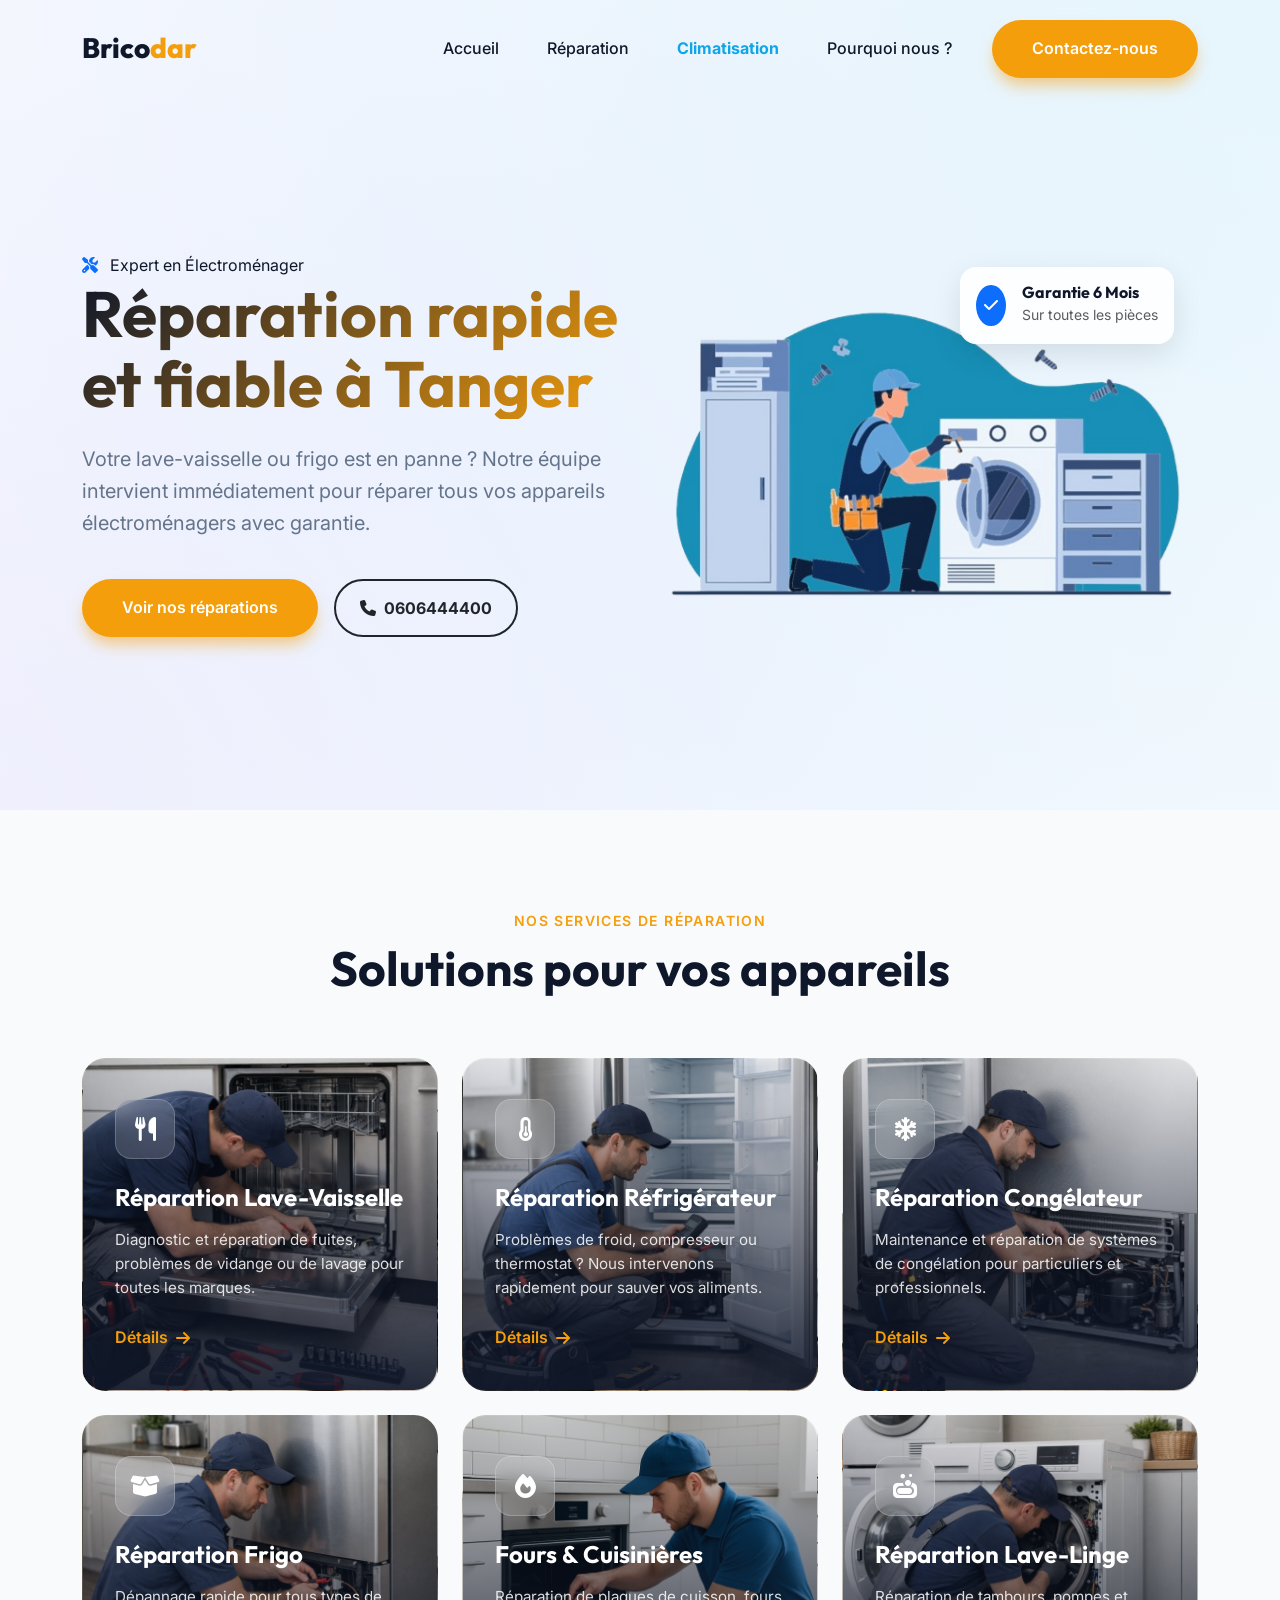
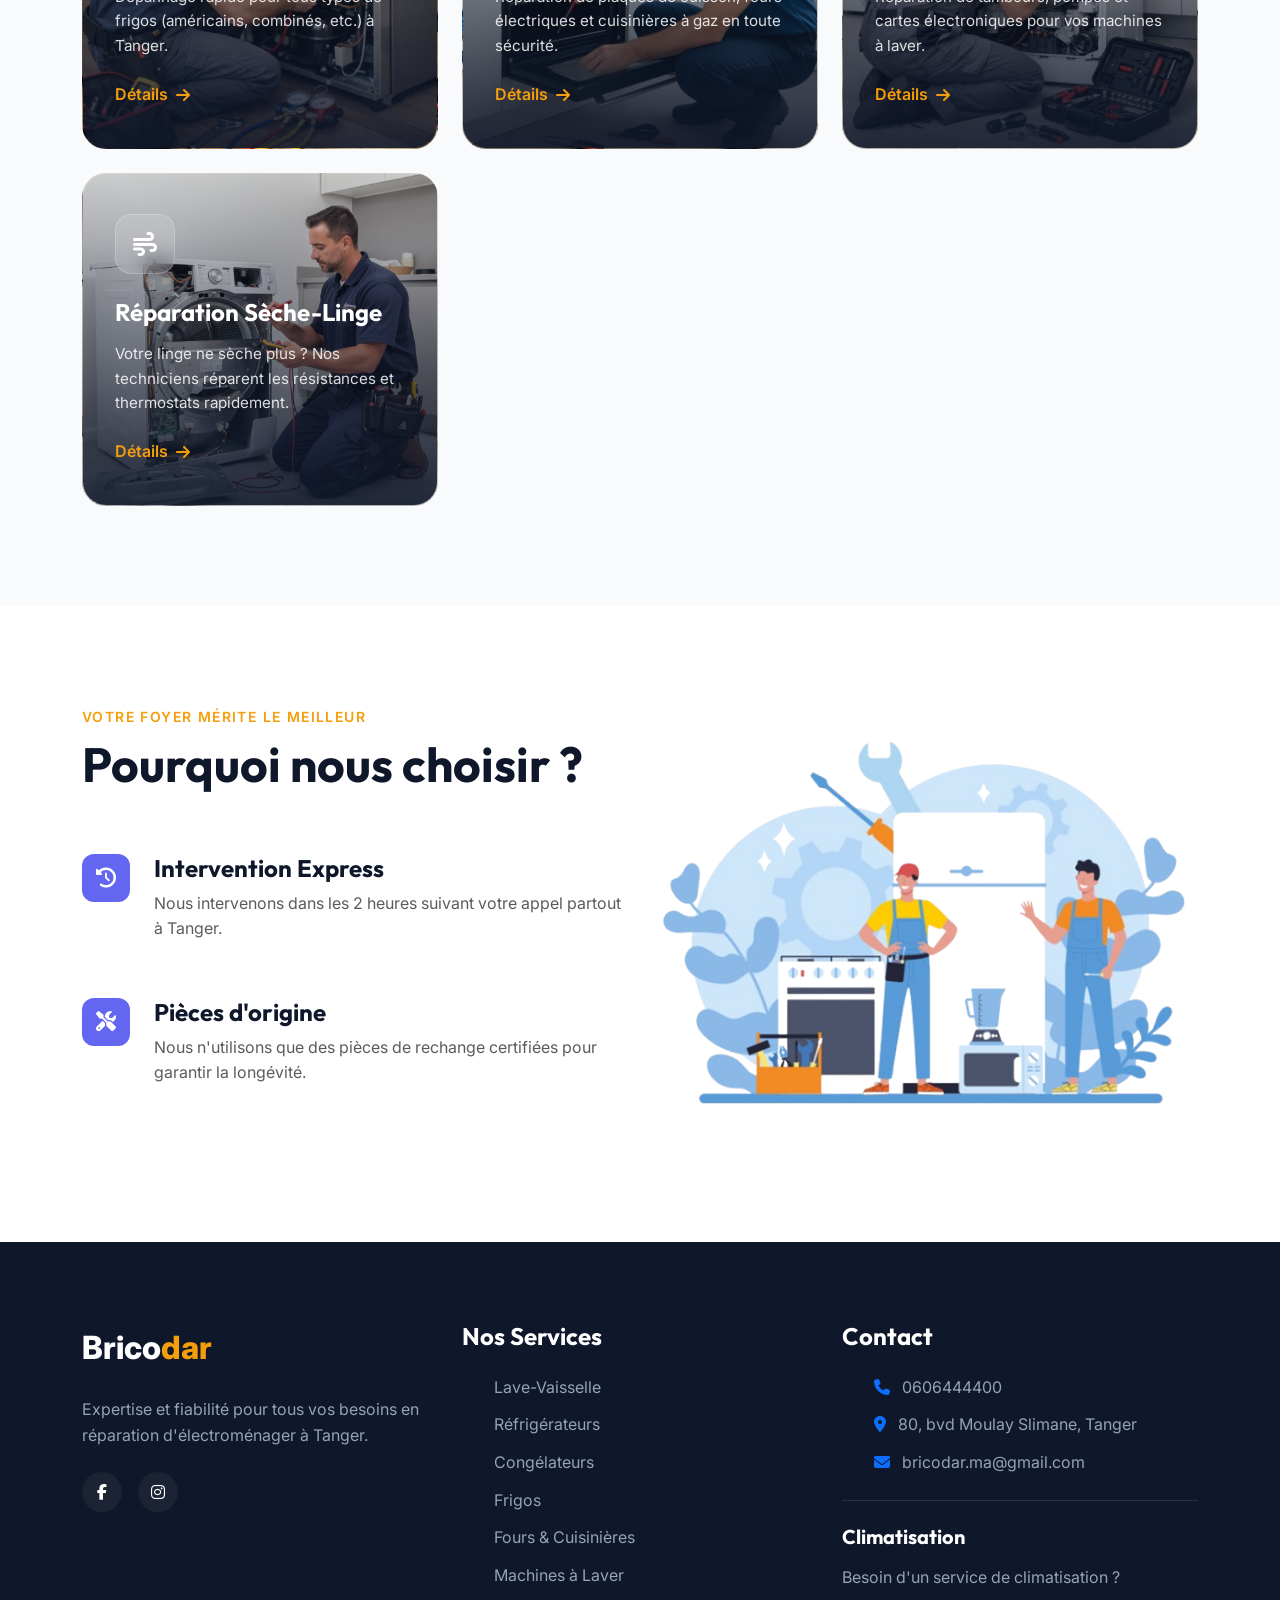
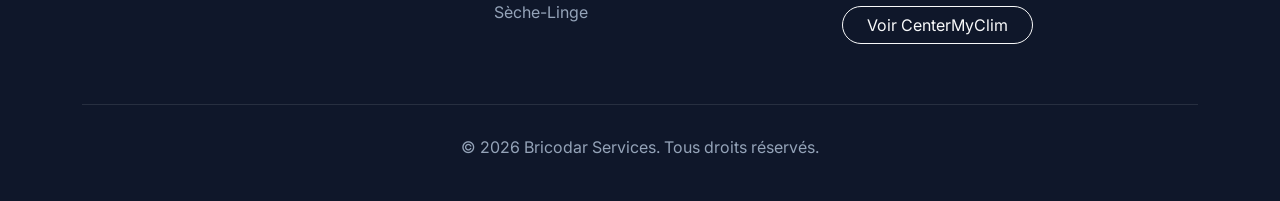
==== index.html @ ee2953c1 "update2" ====
<!DOCTYPE html>
<html lang="fr">

<head>
    <meta charset="UTF-8">
    <meta name="viewport" content="width=device-width, initial-scale=1.0">
    <title>Bricodar | Réparation d'Électroménager à Tanger</title>
    <meta name="description"
        content="Services professionnels de réparation d'électroménager à Tanger. Lave-vaisselle, réfrigérateur, congélateur, four et plus. Intervention rapide.">
    <link href="https://cdn.jsdelivr.net/npm/bootstrap@5.3.0/dist/css/bootstrap.min.css" rel="stylesheet">
    <link rel="stylesheet" href="https://cdnjs.cloudflare.com/ajax/libs/font-awesome/6.4.0/css/all.min.css">
    <link rel="stylesheet" href="assets/css/style.css">
</head>

<body class="theme-repair">
    <!-- Navigation -->
    <nav class="navbar navbar-expand-lg navbar-custom fixed-top">
        <div class="container">
            <a class="navbar-brand" href="index.html">Brico<span>dar</span></a>
            <button class="navbar-toggler border-0" type="button" data-bs-toggle="collapse" data-bs-target="#navbarNav">
                <span class="navbar-toggler-icon"></span>
            </button>
            <div class="collapse navbar-collapse" id="navbarNav">
                <ul class="navbar-nav ms-auto align-items-center">
                    <li class="nav-item"><a class="nav-link" href="#home">Accueil</a></li>
                    <li class="nav-item"><a class="nav-link" href="#services">Réparation</a></li>
                    <li class="nav-item"><a class="nav-link" href="climatisation.html"
                            style="color: #0ea5e9 !important; font-weight: 700;">Climatisation</a></li>
                    <li class="nav-item"><a class="nav-link" href="#features">Pourquoi nous ?</a></li>
                    <li class="nav-item ms-lg-3">
                        <a href="#contact" class="btn-primary-custom">Contactez-nous</a>
                    </li>
                </ul>
            </div>
        </div>
    </nav>

    <main>
        <!-- Hero Section -->
        <section id="home" class="hero-section">
            <div class="container">
                <div class="row align-items-center">
                    <div class="col-lg-6 hero-content animate-fade-in">
                        <span><i class="fas fa-tools me-2 text-primary"></i> Expert en Électroménager</span>
                        <h1>Réparation rapide et <span>fiable</span> à Tanger</h1>
                        <p class="hero-description">Votre lave-vaisselle ou frigo est en panne ? Notre équipe intervient
                            immédiatement pour réparer tous vos appareils électroménagers avec garantie.</p>
                        <div class="d-flex flex-wrap gap-3">
                            <a href="#services" class="btn-primary-custom">Voir nos réparations</a>
                            <a href="tel:0606444400"
                                class="btn btn-outline-dark rounded-pill px-4 py-2 border-2 fw-bold d-flex align-items-center gap-2">
                                <i class="fas fa-phone"></i> 0606444400
                            </a>
                        </div>
                    </div>
                    <div class="col-lg-6 mt-5 mt-lg-0">
                        <div class="hero-image-wrapper">
                            <img src="assets/images/2.png" alt="Technicien Bricodar" class="img-fluid"
                                style="border-radius: 0; box-shadow: none;">
                            <div class="position-absolute top-0 end-0 m-4 p-3 glass-card rounded-4 d-none d-md-block animate-float"
                                style="background: rgba(255,255,255,0.9); backdrop-filter: blur(10px); box-shadow: 0 10px 30px rgba(0,0,0,0.1); z-index: 10;">
                                <div class="d-flex align-items-center gap-3">
                                    <div class="bg-primary text-white rounded-circle p-2">
                                        <i class="fas fa-check"></i>
                                    </div>
                                    <div>
                                        <h6 class="mb-0 fw-bold">Garantie 6 Mois</h6>
                                        <small class="text-muted">Sur toutes les pièces</small>
                                    </div>
                                </div>
                            </div>
                        </div>
                    </div>
                </div>
            </div>
        </section>

        <!-- Services Section -->
        <section id="services" class="services-section">
            <div class="container">
                <div class="section-header text-center">
                    <span>Nos services de réparation</span>
                    <h2 class="section-title">Solutions pour vos appareils</h2>
                </div>
                <div class="row g-4">
                    <!-- Dishwasher -->
                    <div class="col-md-6 col-lg-4">
                        <div class="service-card"
                            style="background-image: url('assets/images/lave-vaisselle-img.jpg');">
                            <div class="service-icon"><i class="fas fa-utensils"></i></div>
                            <h3>Réparation Lave-Vaisselle</h3>
                            <p>Diagnostic et réparation de fuites, problèmes de vidange ou de lavage pour toutes les
                                marques.</p>
                            <a href="service-lave-vaisselle.html" class="card-link">Détails <i
                                    class="fas fa-arrow-right"></i></a>
                        </div>
                    </div>
                    <!-- Refrigerator -->
                    <div class="col-md-6 col-lg-4">
                        <div class="service-card" style="background-image: url('assets/images/refrigerateur-img.jpg');">
                            <div class="service-icon"><i class="fas fa-thermometer-half"></i></div>
                            <h3>Réparation Réfrigérateur</h3>
                            <p>Problèmes de froid, compresseur ou thermostat ? Nous intervenons rapidement pour sauver
                                vos aliments.</p>
                            <a href="service-refrigerateurs.html" class="card-link">Détails <i
                                    class="fas fa-arrow-right"></i></a>
                        </div>
                    </div>
                    <!-- Freezer -->
                    <div class="col-md-6 col-lg-4">
                        <div class="service-card" style="background-image: url('assets/images/congelateur-img.jpg');">
                            <div class="service-icon"><i class="fas fa-snowflake"></i></div>
                            <h3>Réparation Congélateur</h3>
                            <p>Maintenance et réparation de systèmes de congélation pour particuliers et professionnels.
                            </p>
                            <a href="service-congelateurs.html" class="card-link">Détails <i
                                    class="fas fa-arrow-right"></i></a>
                        </div>
                    </div>
                    <!-- Fridge -->
                    <div class="col-md-6 col-lg-4">
                        <div class="service-card" style="background-image: url('assets/images/frigo-img.jpg');">
                            <div class="service-icon"><i class="fas fa-box-open"></i></div>
                            <h3>Réparation Frigo</h3>
                            <p>Dépannage rapide pour tous types de frigos (américains, combinés, etc.) à Tanger.</p>
                            <a href="service-frigos.html" class="card-link">Détails <i
                                    class="fas fa-arrow-right"></i></a>
                        </div>
                    </div>
                    <!-- Oven & Stove -->
                    <div class="col-md-6 col-lg-4">
                        <div class="service-card"
                            style="background-image: url('assets/images/four-electrique-img.jpg');">
                            <div class="service-icon"><i class="fas fa-fire"></i></div>
                            <h3>Fours & Cuisinières</h3>
                            <p>Réparation de plaques de cuisson, fours électriques et cuisinières à gaz en toute
                                sécurité.</p>
                            <a href="service-four-cuisinieres.html" class="card-link">Détails <i
                                    class="fas fa-arrow-right"></i></a>
                        </div>
                    </div>
                    <!-- Washing Machine -->
                    <div class="col-md-6 col-lg-4">
                        <div class="service-card" style="background-image: url('assets/images/machine-laver-img.jpg');">
                            <div class="service-icon"><i class="fas fa-soap"></i></div>
                            <h3>Réparation Lave-Linge</h3>
                            <p>Réparation de tambours, pompes et cartes électroniques pour vos machines à laver.</p>
                            <a href="service-lave-linge.html" class="card-link">Détails <i
                                    class="fas fa-arrow-right"></i></a>
                        </div>
                    </div>
                    <!-- Dryer -->
                    <div class="col-md-6 col-lg-4">
                        <div class="service-card" style="background-image: url('assets/images/seche-linge-img.jpeg');">
                            <div class="service-icon"><i class="fas fa-wind"></i></div>
                            <h3>Réparation Sèche-Linge</h3>
                            <p>Votre linge ne sèche plus ? Nos techniciens réparent les résistances et thermostats
                                rapidement.</p>
                            <a href="service-seche-linge.html" class="card-link">Détails <i
                                    class="fas fa-arrow-right"></i></a>
                        </div>
                    </div>
                </div>
            </div>
        </section>

        <!-- Features Section -->
        <section id="features" class="features-section">
            <div class="container">
                <div class="row align-items-center">
                    <div class="col-lg-6">
                        <div class="section-header">
                            <span>Votre foyer mérite le meilleur</span>
                            <h2 class="section-title">Pourquoi nous choisir ?</h2>
                        </div>
                        <div class="feature-item">
                            <div class="feature-icon"><i class="fas fa-history"></i></div>
                            <div>
                                <h4 class="fw-bold">Intervention Express</h4>
                                <p class="text-muted">Nous intervenons dans les 2 heures suivant votre appel partout à
                                    Tanger.</p>
                            </div>
                        </div>
                        <div class="feature-item">
                            <div class="feature-icon" style="background: var(--secondary);"><i class="fas fa-tools"></i>
                            </div>
                            <div>
                                <h4 class="fw-bold">Pièces d'origine</h4>
                                <p class="text-muted">Nous n'utilisons que des pièces de rechange certifiées pour
                                    garantir la longévité.</p>
                            </div>
                        </div>
                    </div>
                    <div class="col-lg-6">
                        <img src="assets/images/Repair-img.png" width="100%" alt="Cuisine propre">
                    </div>
                </div>
            </div>
        </section>
    </main>

    <!-- Footer -->
    <footer id="contact" class="footer-section">
        <div class="container">
            <div class="row gy-5">
                <div class="col-lg-4">
                    <a href="index.html" class="footer-brand">Brico<span>dar</span></a>
                    <p class="mb-4">Expertise et fiabilité pour tous vos besoins en réparation d'électroménager à
                        Tanger.</p>
                    <div class="social-links">
                        <a href="#"><i class="fab fa-facebook-f"></i></a>
                        <a href="#"><i class="fab fa-instagram"></i></a>
                    </div>
                </div>
                <div class="col-lg-4 col-md-6">
                    <h4>Nos Services</h4>
                    <ul class="footer-links">
                        <li><a href="service-lave-vaisselle.html">Lave-Vaisselle</a></li>
                        <li><a href="service-refrigerateurs.html">Réfrigérateurs</a></li>
                        <li><a href="service-congelateurs.html">Congélateurs</a></li>
                        <li><a href="service-frigos.html">Frigos</a></li>
                        <li><a href="service-four-cuisinieres.html">Fours & Cuisinières</a></li>
                        <li><a href="service-machine-a-laver.html">Machines à Laver</a></li>
                        <li><a href="service-seche-linge.html">Sèche-Linge</a></li>
                    </ul>
                </div>
                <div class="col-lg-4 col-md-6">
                    <h4>Contact</h4>
                    <ul class="footer-links mb-4">
                        <li><a href="tel:0606444400"><i class="fas fa-phone me-2 text-primary"></i> 0606444400</a></li>
                        <li><i class="fas fa-map-marker-alt me-2 text-primary"></i> 80, bvd Moulay Slimane, Tanger</li>
                        <li><i class="fas fa-envelope me-2 text-primary"></i> bricodar.ma@gmail.com</li>
                    </ul>
                    <div class="mt-4 pt-4 border-top border-secondary"
                        style="border-color: rgba(255,255,255,0.1) !important;">
                        <h5 class="text-white mb-3">Climatisation</h5>
                        <p class="mb-3">Besoin d'un service de climatisation ?</p>
                        <a href="climatisation.html" class="btn btn-outline-light rounded-pill px-4">Voir
                            CenterMyClim</a>
                    </div>
                </div>
            </div>
            <div class="footer-bottom">
                <p class="mb-0">&copy; 2026 Bricodar Services. Tous droits réservés.</p>
            </div>
        </div>
    </footer>

    <script src="https://cdn.jsdelivr.net/npm/bootstrap@5.3.0/dist/js/bootstrap.bundle.min.js"></script>
    <script>
        window.addEventListener('scroll', function () {
            if (window.scrollY > 50) {
                document.querySelector('.navbar-custom').classList.add('scrolled');
            } else {
                document.querySelector('.navbar-custom').classList.remove('scrolled');
            }
        });
    </script>
</body>

</html>
---- assets/css/style.css ----
@import url('https://fonts.googleapis.com/css2?family=Inter:wght@400;500;600&family=Outfit:wght@600;700;800&display=swap');

:root {
    --primary: #f59e0b; /* Default Orange */
    --primary-dark: #d97706;
    --primary-glow: rgba(245, 158, 11, 0.5);
    --secondary: #6366f1;
    --accent: #0ea5e9;
    --bg-main: #ffffff;
    --bg-alt: #f8fafc;
    --text-main: #0f172a;
    --text-muted: #64748b;
    --text-white: #ffffff;
    --glass: rgba(255, 255, 255, 0.8);
    --glass-border: rgba(255, 255, 255, 0.2);
    --card-shadow: 0 10px 15px -3px rgba(0, 0, 0, 0.1), 0 4px 6px -2px rgba(0, 0, 0, 0.05);
    --card-shadow-hover: 0 20px 25px -5px rgba(0, 0, 0, 0.1), 0 10px 10px -5px rgba(0, 0, 0, 0.04);
    --transition: all 0.3s cubic-bezier(0.4, 0, 0.2, 1);
}

body.theme-clima {
    --primary: #0ea5e9; /* Blue for Clima */
    --primary-dark: #0284c7;
    --primary-glow: rgba(14, 165, 233, 0.5);
    --accent: #f59e0b;
}

body.theme-repair {
    --primary: #f59e0b; /* Orange for Repair */
    --primary-dark: #d97706;
    --primary-glow: rgba(245, 158, 11, 0.5);
    --accent: #0ea5e9;
}

* {
    margin: 0;
    padding: 0;
    box-sizing: border-box;
}

body {
    font-family: 'Inter', sans-serif;
    color: var(--text-main);
    background-color: var(--bg-main);
    line-height: 1.6;
    overflow-x: hidden;
}

h1, h2, h3, h4, h5, h6 {
    font-family: 'Outfit', sans-serif;
    font-weight: 700;
}

/* Animations */
@keyframes fadeInUp {
    from {
        opacity: 0;
        transform: translateY(20px);
    }
    to {
        opacity: 1;
        transform: translateY(0);
    }
}

@keyframes float {
    0% { transform: translateY(0px); }
    50% { transform: translateY(-10px); }
    100% { transform: translateY(0px); }
}

.animate-fade-in {
    animation: fadeInUp 0.8s ease forwards;
}

/* Navbar */
.navbar-custom {
    padding: 1.25rem 0;
    transition: var(--transition);
    background: transparent;
}

.navbar-custom.scrolled {
    background: var(--glass);
    backdrop-filter: blur(12px);
    padding: 0.75rem 0;
    box-shadow: 0 4px 6px -1px rgba(0, 0, 0, 0.1);
    border-bottom: 1px solid rgba(0, 0, 0, 0.05);
}

.navbar-brand {
    font-size: 1.75rem;
    font-weight: 800;
    color: var(--text-main) !important;
    font-family: 'Outfit', sans-serif;
}

.navbar-brand span {
    color: var(--primary);
}

.nav-link {
    font-weight: 500;
    color: var(--text-main) !important;
    margin: 0 1rem;
    position: relative;
}

.nav-link::after {
    content: '';
    position: absolute;
    bottom: -5px;
    left: 0;
    width: 0;
    height: 2px;
    background: var(--primary);
    transition: var(--transition);
}

.nav-link:hover::after {
    width: 100%;
}

/* Hero Section */
.hero-section {
    position: relative;
    padding: 180px 0 100px;
    background: radial-gradient(circle at top right, rgba(14, 165, 233, 0.1), transparent),
                radial-gradient(circle at bottom left, rgba(99, 102, 241, 0.1), transparent);
    min-height: 90vh;
    display: flex;
    align-items: center;
}

.hero-content h1 {
    font-size: clamp(2.5rem, 5vw, 4.5rem);
    line-height: 1.1;
    margin-bottom: 1.5rem;
    background: linear-gradient(135deg, var(--text-main) 0%, var(--primary) 100%);
    -webkit-background-clip: text;
    background-clip: text;
    -webkit-text-fill-color: transparent;

}

.hero-description {
    font-size: 1.25rem;
    color: var(--text-muted);
    max-width: 600px;
    margin-bottom: 2.5rem;
}

.btn-primary-custom {
    background: var(--primary);
    color: white;
    padding: 1rem 2.5rem;
    border-radius: 50px;
    font-weight: 600;
    border: none;
    box-shadow: 0 10px 15px -3px var(--primary-glow);
    transition: var(--transition);
    text-decoration: none;
    display: inline-block;
}

.btn-primary-custom:hover {
    transform: translateY(-3px);
    box-shadow: 0 20px 25px -5px var(--primary-glow);
    color: white;
}

.hero-image-wrapper {
    position: relative;
}

.hero-image-wrapper img {
    width: 100%;
    border-radius: 30px;
    box-shadow: 0 25px 50px -12px rgba(0, 0, 0, 0.25);
}

/* Services Section */
.services-section {
    padding: 100px 0;
    background: var(--bg-alt);
}

.section-header {
    margin-bottom: 60px;
}

.section-header span {
    color: var(--primary);
    text-transform: uppercase;
    letter-spacing: 0.1em;
    font-weight: 600;
    font-size: 0.875rem;
    display: block;
    margin-bottom: 0.5rem;
}

.section-title {
    font-size: clamp(2rem, 4vw, 3rem);
    color: var(--text-main);
}

.service-card {
    background-color: var(--bg-main);
    background-size: cover;
    background-position: center;
    border-radius: 24px;
    padding: 2.5rem 2rem;
    height: 100%;
    min-height: 320px;
    border: 1px solid rgba(0, 0, 0, 0.05);
    transition: var(--transition);
    position: relative;
    overflow: hidden;
    display: flex;
    flex-direction: column;
    justify-content: flex-end;
    z-index: 1;
}

.service-card::before {
    content: '';
    position: absolute;
    inset: 0;
    background: linear-gradient(180deg, rgba(15, 23, 42, 0.1) 0%, rgba(15, 23, 42, 0.9) 100%);
    z-index: -1;
    transition: var(--transition);
}

.service-card:hover {
    transform: translateY(-10px);
    box-shadow: var(--card-shadow-hover);
}

.service-card:hover::before {
    background: linear-gradient(180deg, rgba(15, 23, 42, 0.05) 0%, rgba(15, 23, 42, 0.95) 100%);
}

.service-icon {
    width: 60px;
    height: 60px;
    background: rgba(255, 255, 255, 0.15);
    color: white;
    backdrop-filter: blur(10px);
    border: 1px solid rgba(255, 255, 255, 0.2);
    border-radius: 16px;
    display: flex;
    align-items: center;
    justify-content: center;
    font-size: 1.5rem;
    margin-bottom: 1.5rem;
    transition: var(--transition);
}

.service-card:hover .service-icon {
    background: var(--primary);
    color: white;
    transform: rotate(10deg);
    border-color: var(--primary);
}

.service-card h3 {
    margin-bottom: 1rem;
    font-size: 1.5rem;
    color: white !important;
}

.service-card p {
    color: rgba(255, 255, 255, 0.85);
    font-size: 0.95rem;
    margin-bottom: 1.5rem;
}

.card-link {
    color: var(--primary) !important;
    text-decoration: none;
    font-weight: 600;
    display: flex;
    align-items: center;
    gap: 0.5rem;
}

.card-link i {
    transition: var(--transition);
}

.service-card:hover .card-link i {
    transform: translateX(5px);
}

/* Features Section */
.features-section {
    padding: 100px 0;
}

.feature-item {
    display: flex;
    gap: 1.5rem;
    margin-bottom: 2.5rem;
}

.feature-icon {
    flex-shrink: 0;
    width: 48px;
    height: 48px;
    background: var(--secondary);
    color: white;
    border-radius: 12px;
    display: flex;
    align-items: center;
    justify-content: center;
    font-size: 1.25rem;
}

/* Footer */
.footer-section {
    background: var(--text-main);
    color: #94a3b8;
    padding: 80px 0 40px;
}

.footer-brand {
    font-size: 2rem;
    font-weight: 800;
    color: white;
    margin-bottom: 1.5rem;
    display: block;
    text-decoration: none;
}

.footer-brand span {
    color: var(--primary);
}

.footer-section h4 {
    color: white;
    margin-bottom: 1.5rem;
}

.footer-links {
    list-style: none;
}

.footer-links li {
    margin-bottom: 0.75rem;
}

.footer-links a {
    color: #94a3b8;
    text-decoration: none;
    transition: var(--transition);
}

.footer-links a:hover {
    color: var(--primary);
    padding-left: 5px;
}

.social-links {
    display: flex;
    gap: 1rem;
}

.social-links a {
    width: 40px;
    height: 40px;
    background: rgba(255, 255, 255, 0.05);
    color: white;
    border-radius: 50%;
    display: flex;
    align-items: center;
    justify-content: center;
    transition: var(--transition);
    text-decoration: none;
}

.social-links a:hover {
    background: var(--primary);
    transform: translateY(-3px);
}

.footer-bottom {
    margin-top: 60px;
    padding-top: 30px;
    border-top: 1px solid rgba(255, 255, 255, 0.1);
    text-align: center;
}

/* Navbar Logo Zoom */
.navbar-brand img {
    height: 90px !important;
    transition: var(--transition);
}

.navbar-brand:hover img {
    transform: scale(1.1);
}

/* Mobile Menu Background */
@media (max-width: 991px) {
    .navbar-collapse {
        background: white;
        margin-top: 1rem;
        padding: 1.5rem;
        border-radius: 20px;
        box-shadow: 0 10px 30px rgba(0,0,0,0.1);
        border: 1px solid rgba(0,0,0,0.05);
    }
    
    body.theme-clima .navbar-collapse {
        border-top: 3px solid var(--primary);
    }
    
    body.theme-repair .navbar-collapse {
        border-top: 3px solid var(--primary);
    }

    .nav-link {
        margin: 0.5rem 0 !important;
        padding: 0.5rem 1rem !important;
    }

    /* Centering Hero Buttons on Mobile/Tablet */
    .hero-content {
        text-align: center;
    }

    .hero-content .d-flex {
        justify-content: center !important;
    }
    
    .hero-description {
        margin-left: auto !important;
        margin-right: auto !important;
    }
}

/* High Resolution & General Responsiveness */
@media (min-width: 1400px) {
    .container {
        max-width: 1320px;
    }
}

@media (min-width: 2000px) {
    .container {
        max-width: 1600px;
    }
    
    h1 {
        font-size: 5.5rem !important;
    }
    
    .hero-description {
        font-size: 1.5rem;
        max-width: 800px;
    }
}

/* Spacing and Polish */
.hero-section {
    overflow: hidden;
}

.hero-image-wrapper {
    z-index: 2;
}

/* Brand Slider */
.brands-section {
    padding: 80px 0;
    background: white;
    border-top: 1px solid rgba(0,0,0,0.05);
    border-bottom: 1px solid rgba(0,0,0,0.05);
    overflow: hidden;
}

.slider-container {
    width: 100%;
    overflow: hidden;
    position: relative;
}

.slider-container::before,
.slider-container::after {
    content: '';
    position: absolute;
    top: 0;
    width: 150px;
    height: 100%;
    z-index: 2;
}

.slider-container::before {
    left: 0;
    background: linear-gradient(to right, rgba(255,255,255,1) 0%, rgba(255,255,255,0) 100%);
}

.slider-container::after {
    right: 0;
    background: linear-gradient(to left, rgba(255,255,255,1) 0%, rgba(255,255,255,0) 100%);
}

.slider-track {
    display: flex;
    width: calc(300px * 22); /* Width of all duplicated items (11 * 2) */
    animation: scrollSlider 40s linear infinite;
    align-items: center;
}

.slider-track:hover {
    animation-play-state: paused;
}

.brand-item {
    width: 300px;
    display: flex;
    align-items: center;
    justify-content: center;
    padding: 0 40px;
}

.brand-item img {
    max-width: 100%;
    max-height: 90px;
    object-fit: contain;
    filter: grayscale(100%) opacity(0.6);
    transition: var(--transition);
}

.brand-item:hover img {
    filter: grayscale(0%) opacity(1);
    transform: scale(1.1);
}

@keyframes scrollSlider {
    0% { transform: translateX(0); }
    100% { transform: translateX(calc(-300px * 11)); }
}

@media (max-width: 768px) {
    .slider-container::before,
    .slider-container::after {
        width: 50px;
    }
    .brand-item {
        width: 250px;
    }
    .slider-track {
        width: calc(250px * 22);
    }
    @keyframes scrollSlider {
        0% { transform: translateX(0); }
        100% { transform: translateX(calc(-250px * 11)); }
    }
}

/* Float Animation for Badges */
@keyframes floatUp {
    0% { transform: translateY(0); }
    50% { transform: translateY(-15px); }
    100% { transform: translateY(0); }
}

.animate-float {
    animation: floatUp 4s ease-in-out infinite;
}
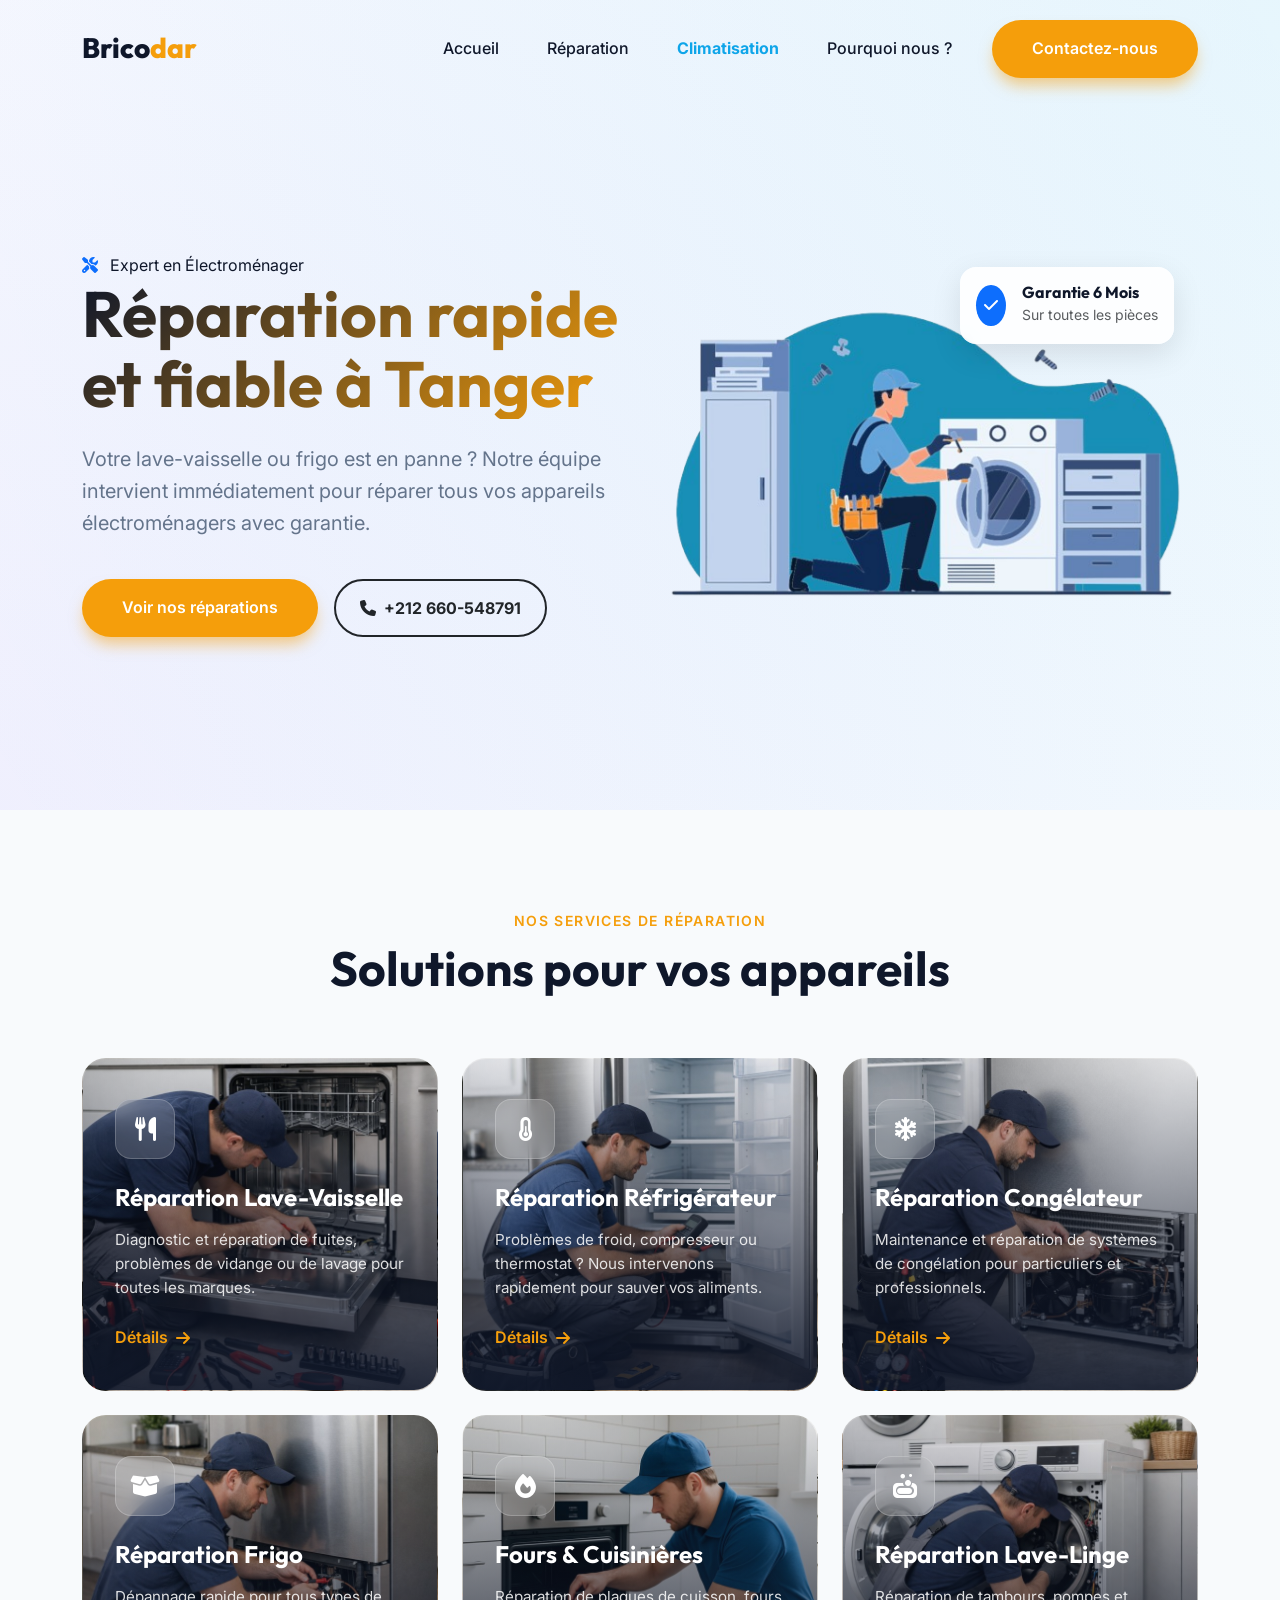
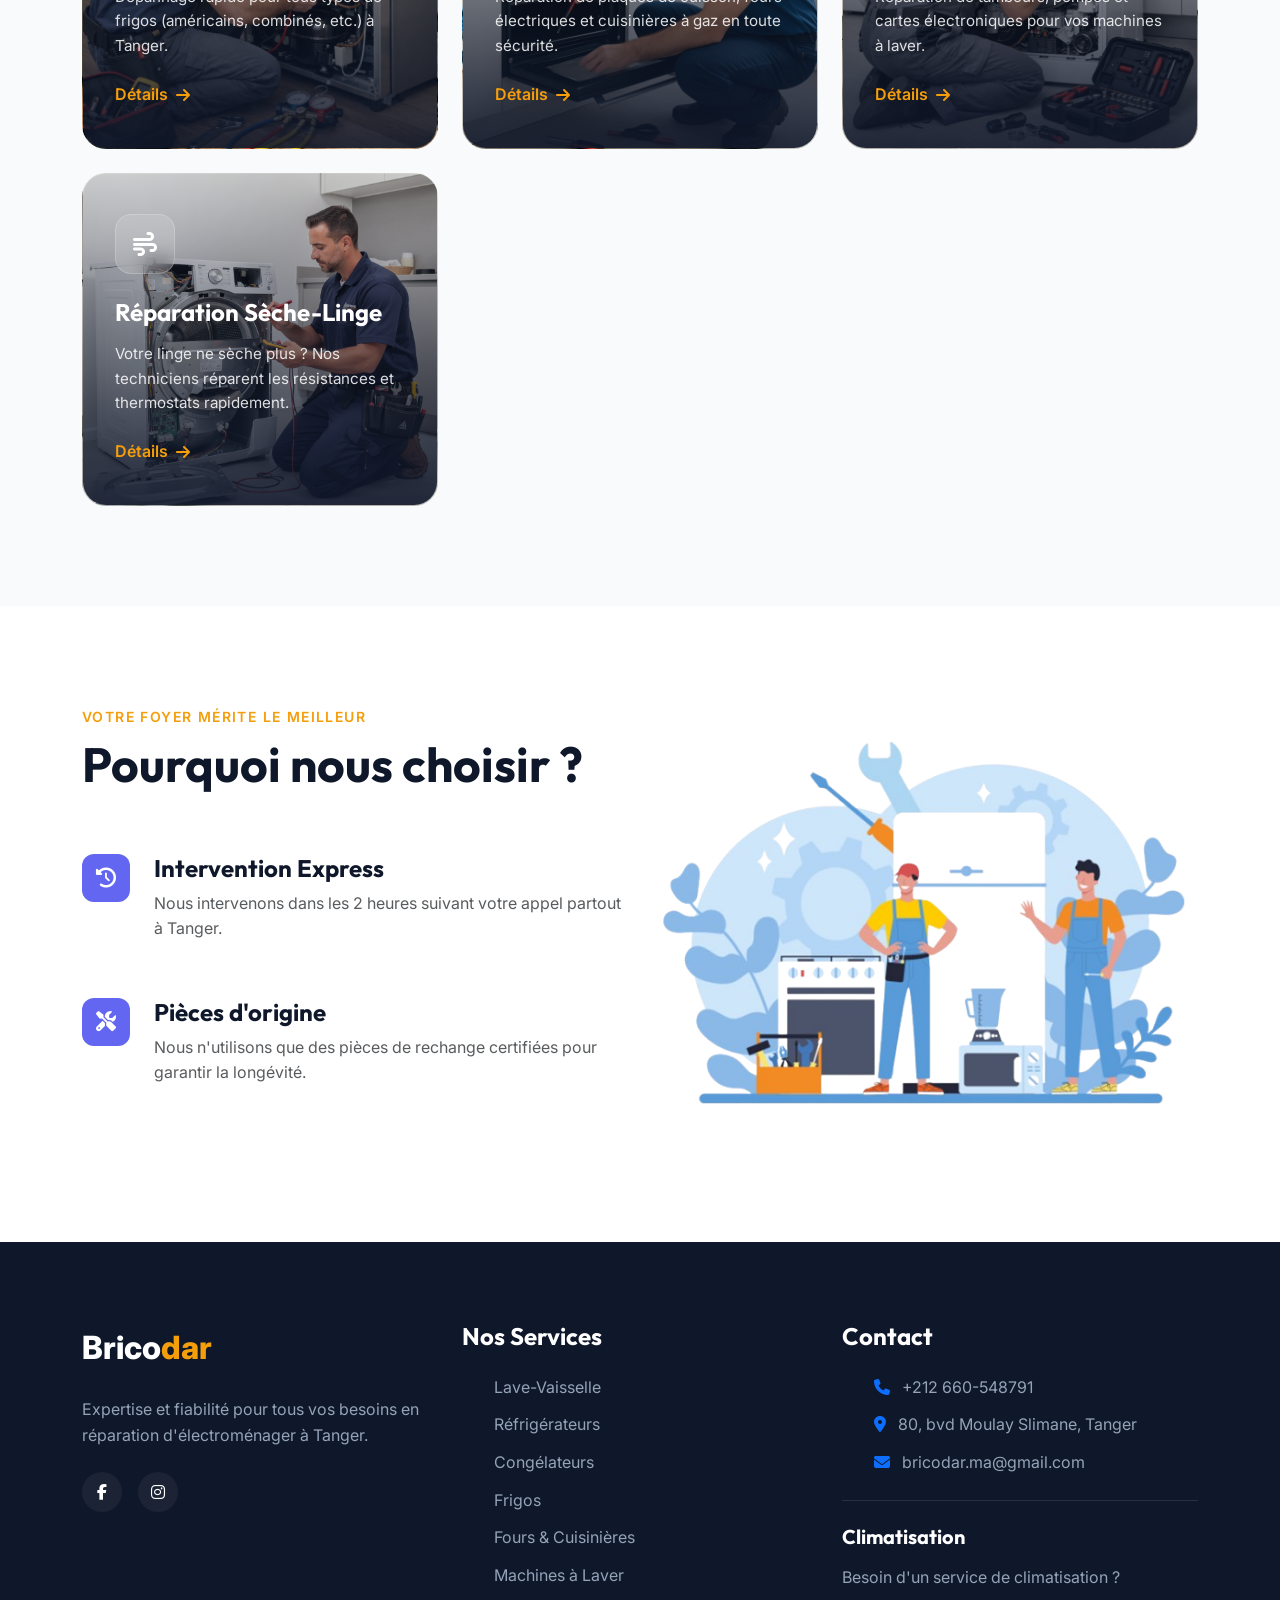
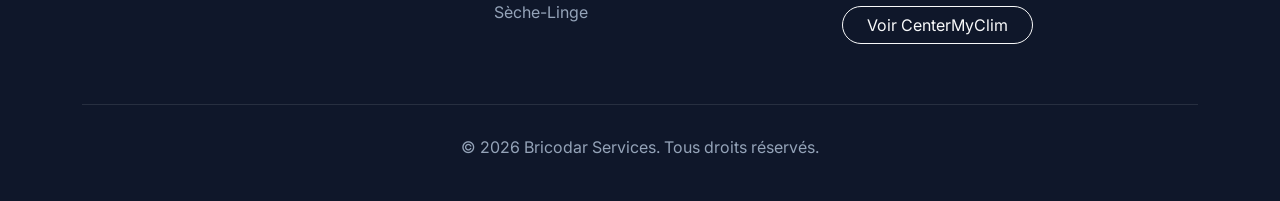
==== commit 4892a9ee: "update3" ====
--- a/index.html
+++ b/index.html
@@ -47,9 +47,9 @@
                             immédiatement pour réparer tous vos appareils électroménagers avec garantie.</p>
                         <div class="d-flex flex-wrap gap-3">
                             <a href="#services" class="btn-primary-custom">Voir nos réparations</a>
-                            <a href="tel:0606444400"
+                            <a href="tel:+212 660-548791"
                                 class="btn btn-outline-dark rounded-pill px-4 py-2 border-2 fw-bold d-flex align-items-center gap-2">
-                                <i class="fas fa-phone"></i> 0606444400
+                                <i class="fas fa-phone"></i> +212 660-548791
                             </a>
                         </div>
                     </div>
@@ -227,7 +227,7 @@
                 <div class="col-lg-4 col-md-6">
                     <h4>Contact</h4>
                     <ul class="footer-links mb-4">
-                        <li><a href="tel:0606444400"><i class="fas fa-phone me-2 text-primary"></i> 0606444400</a></li>
+                        <li><a href="tel:+212 660-548791"><i class="fas fa-phone me-2 text-primary"></i> +212 660-548791</a></li>
                         <li><i class="fas fa-map-marker-alt me-2 text-primary"></i> 80, bvd Moulay Slimane, Tanger</li>
                         <li><i class="fas fa-envelope me-2 text-primary"></i> bricodar.ma@gmail.com</li>
                     </ul>
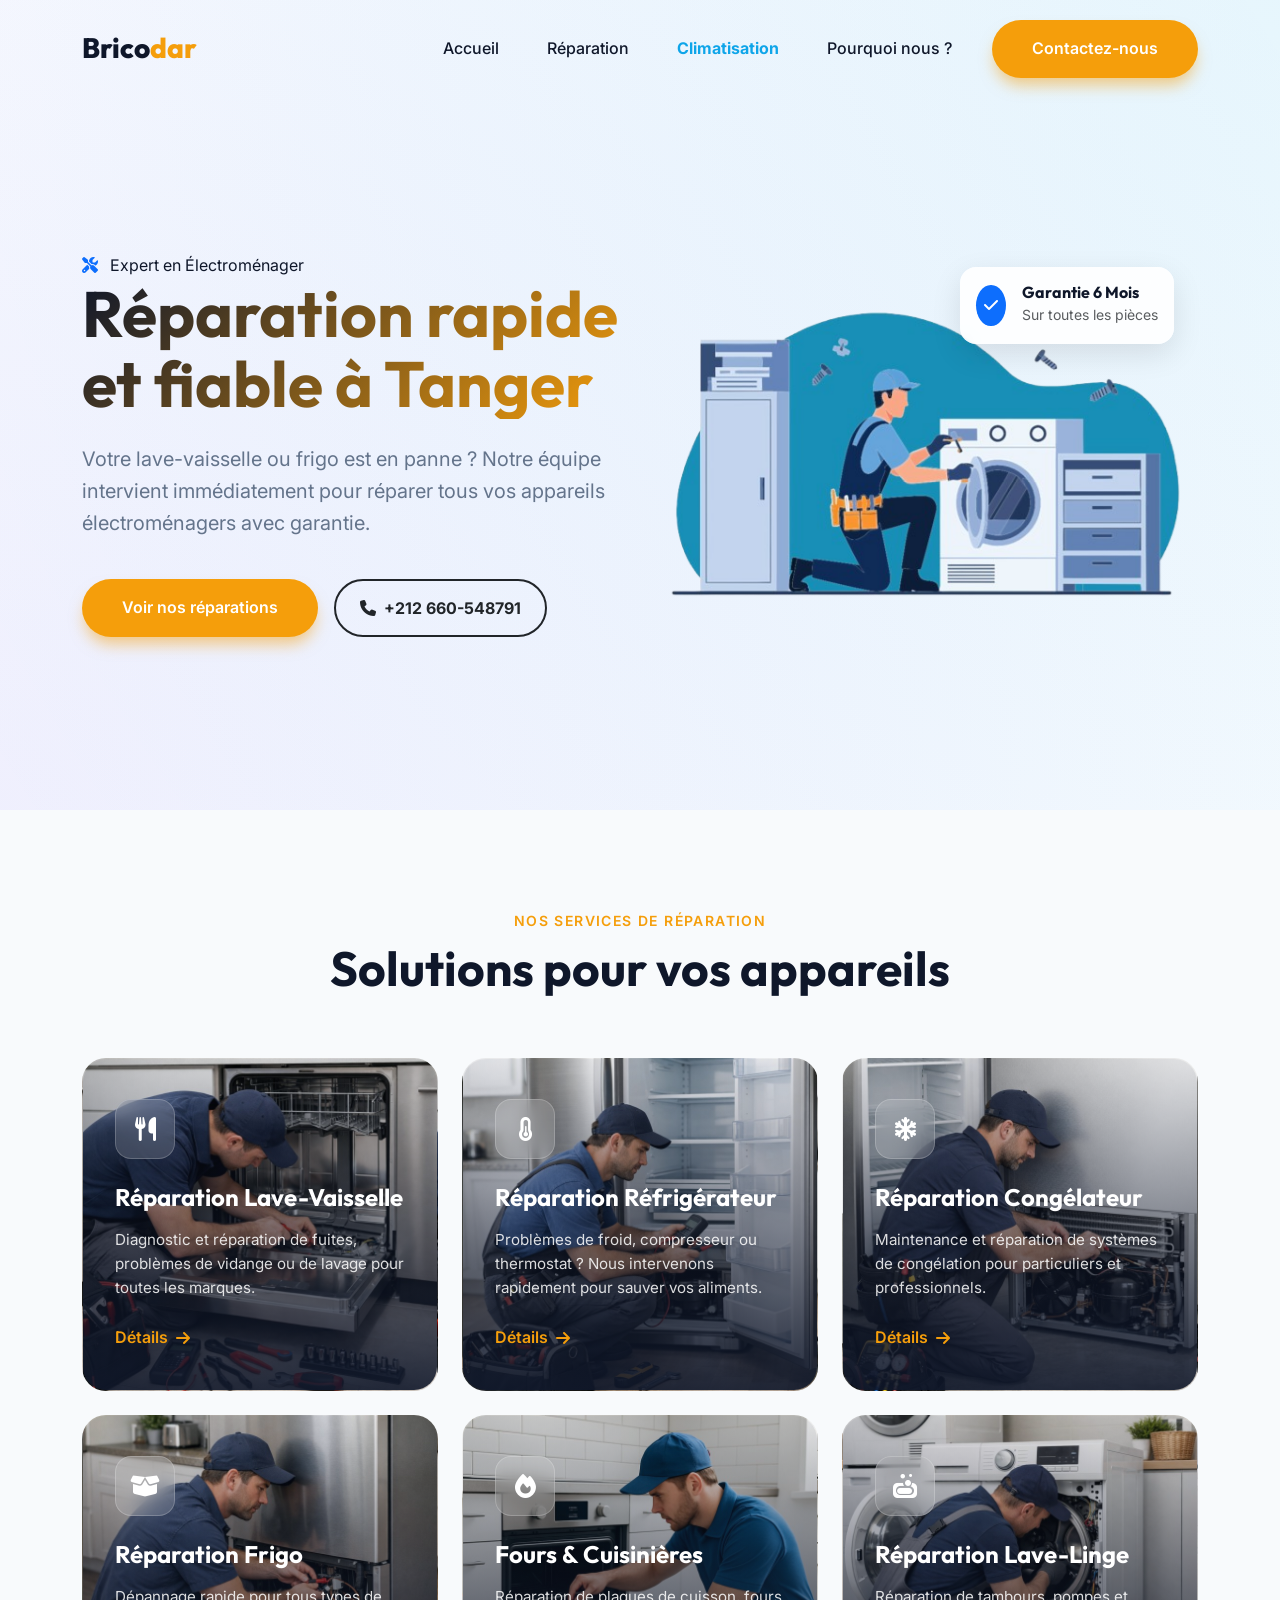
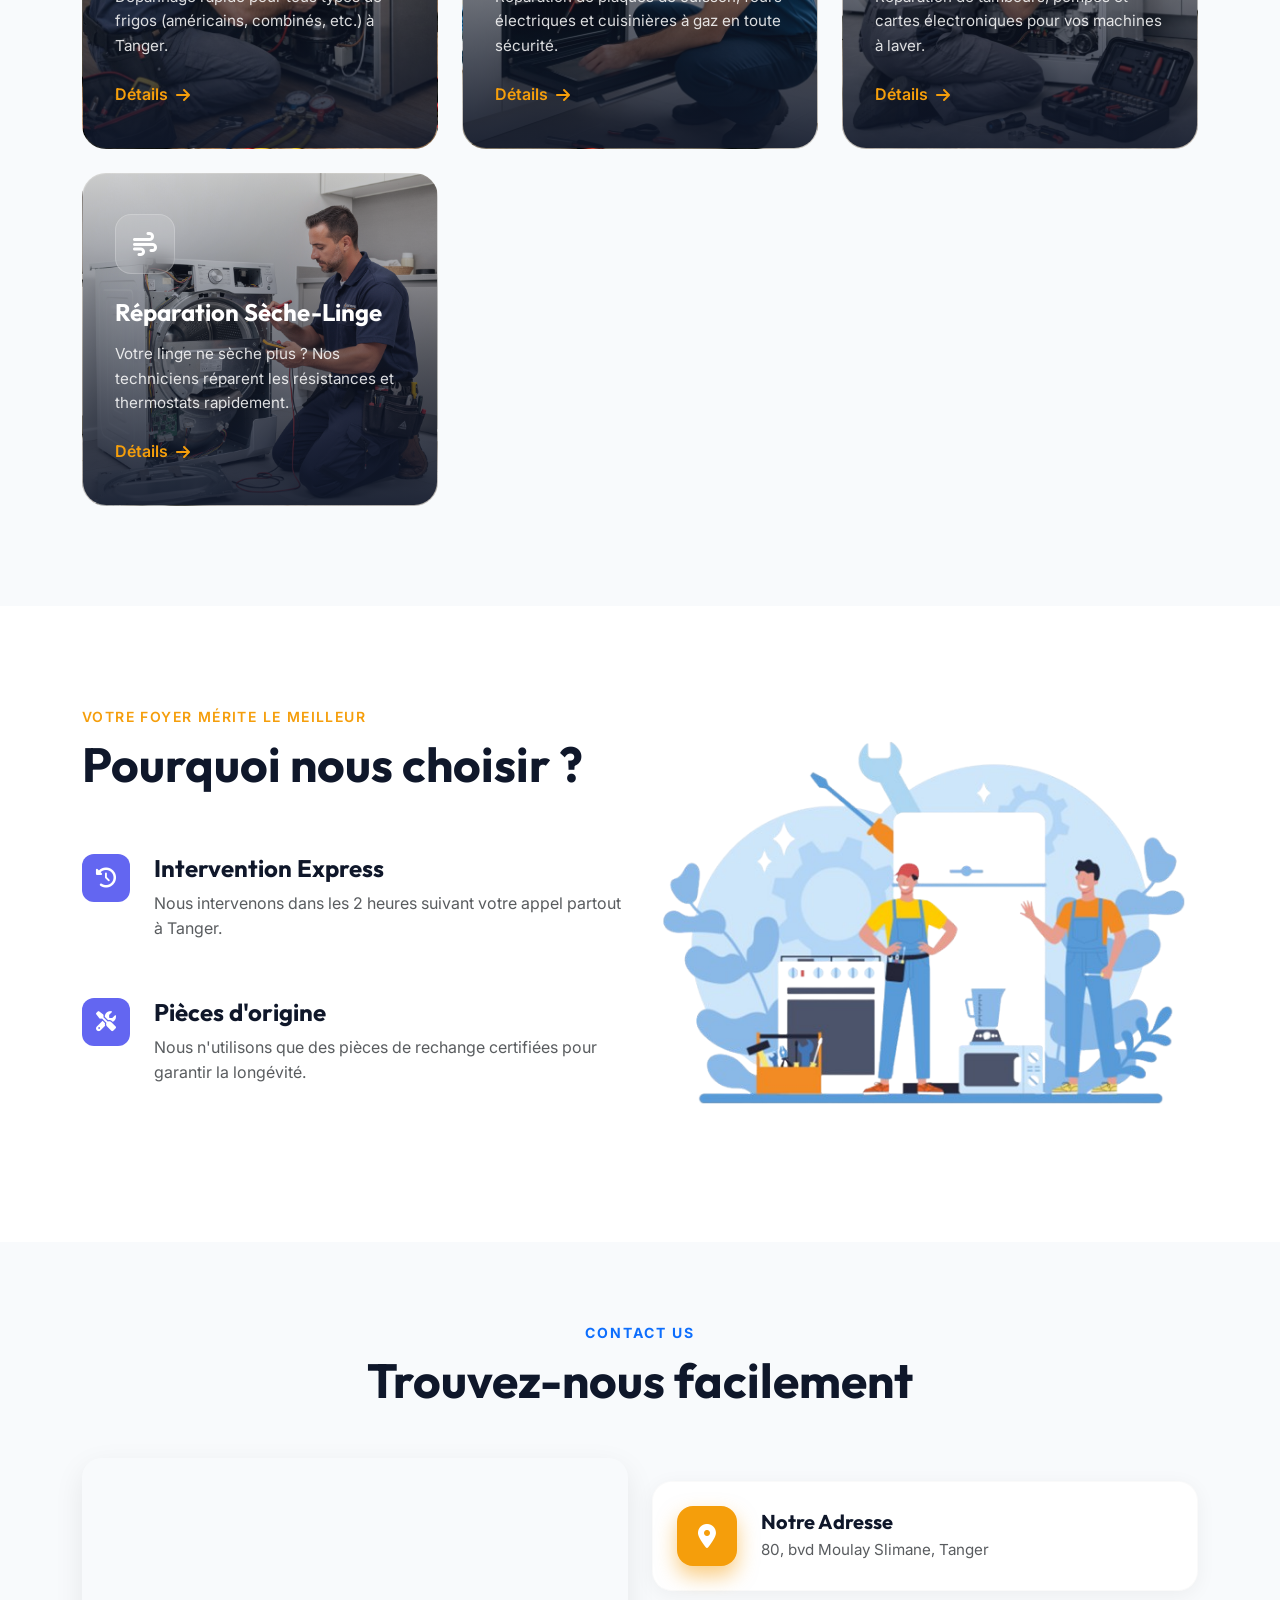
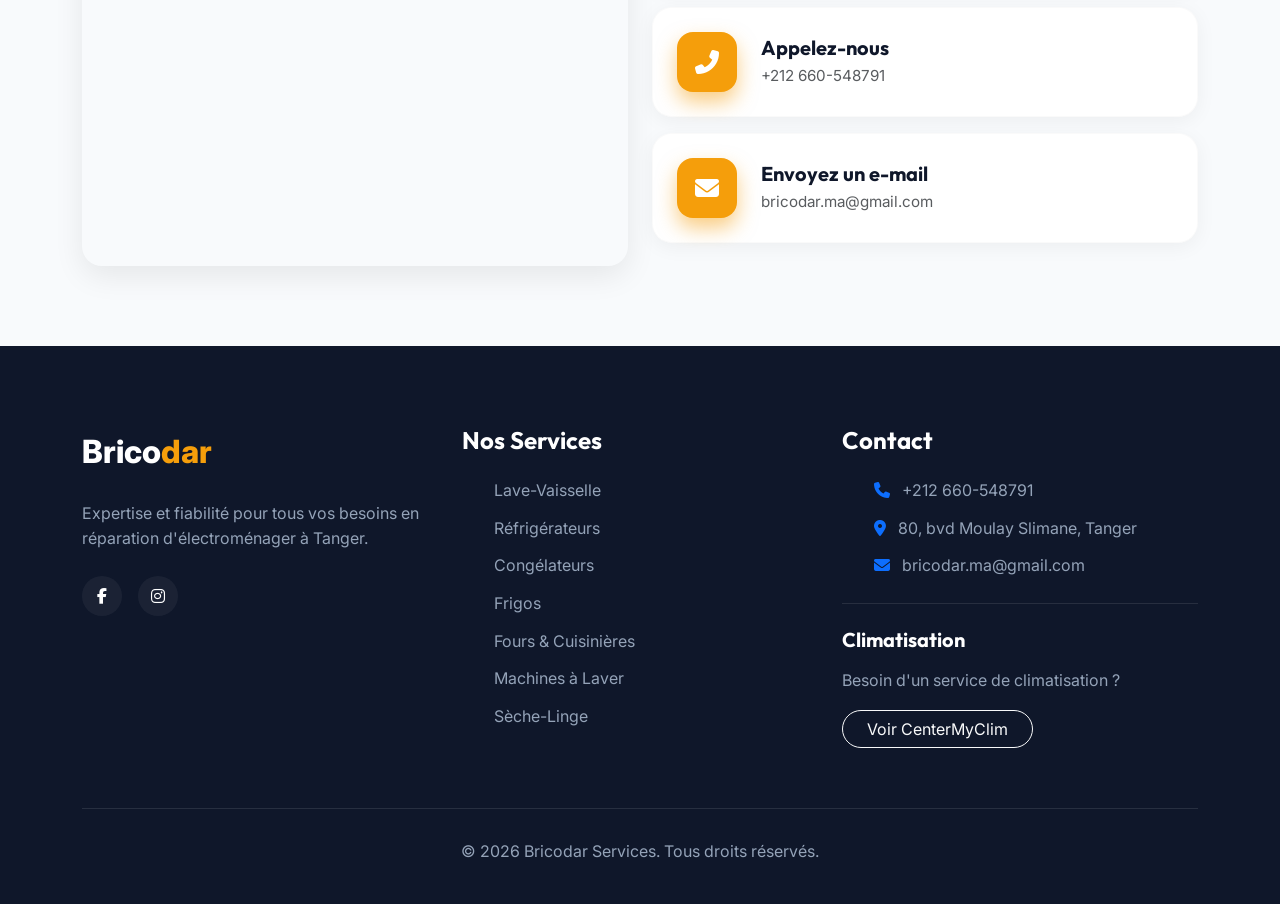
==== commit 0cecbea5: "aa" ====
--- a/index.html
+++ b/index.html
@@ -197,6 +197,59 @@
                 </div>
             </div>
         </section>
+        <!-- Contact Us Section -->
+        <section class="contact-us-section">
+            <div class="container">
+                <div class="section-header text-center mb-5">
+                    <span class="text-primary fw-bold text-uppercase" style="letter-spacing: 2px;">CONTACT US</span>
+                    <h2 class="section-title fw-bolder mt-2">Trouvez-nous facilement</h2>
+                </div>
+                <div class="row g-4 align-items-center">
+                    <!-- Map Column -->
+                    <div class="col-lg-6">
+                        <div class="map-container">
+                            <iframe src="https://maps.google.com/maps?q=Center%20My%20Clim,%20Tanger&t=&z=15&ie=UTF8&iwloc=&output=embed" 
+                                width="100%" height="400" style="border:0;" allowfullscreen="" loading="lazy" referrerpolicy="no-referrer-when-downgrade"></iframe>
+                        </div>
+                    </div>
+                    <!-- Contact Info Column -->
+                    <div class="col-lg-6">
+                        <div class="d-flex flex-column gap-3">
+                            <!-- Card 1 -->
+                            <div class="contact-card d-flex align-items-center">
+                                <div class="contact-icon-box me-4">
+                                    <i class="fas fa-map-marker-alt"></i>
+                                </div>
+                                <div>
+                                    <h5 class="fw-bold mb-1" style="color: var(--text-main);">Notre Adresse</h5>
+                                    <p class="text-muted mb-0" style="font-size: 0.95rem;">80, bvd Moulay Slimane, Tanger</p>
+                                </div>
+                            </div>
+                            <!-- Card 2 -->
+                            <div class="contact-card d-flex align-items-center">
+                                <div class="contact-icon-box me-4">
+                                    <i class="fas fa-phone-alt"></i>
+                                </div>
+                                <div>
+                                    <h5 class="fw-bold mb-1" style="color: var(--text-main);">Appelez-nous</h5>
+                                    <p class="text-muted mb-0" style="font-size: 0.95rem;">+212 660-548791</p>
+                                </div>
+                            </div>
+                            <!-- Card 3 -->
+                            <div class="contact-card d-flex align-items-center">
+                                <div class="contact-icon-box me-4">
+                                    <i class="fas fa-envelope"></i>
+                                </div>
+                                <div>
+                                    <h5 class="fw-bold mb-1" style="color: var(--text-main);">Envoyez un e-mail</h5>
+                                    <p class="text-muted mb-0" style="font-size: 0.95rem;">bricodar.ma@gmail.com</p>
+                                </div>
+                            </div>
+                        </div>
+                    </div>
+                </div>
+            </div>
+        </section>
     </main>
 
     <!-- Footer -->
--- a/assets/css/style.css
+++ b/assets/css/style.css
@@ -528,12 +528,10 @@
     max-width: 100%;
     max-height: 90px;
     object-fit: contain;
-    filter: grayscale(100%) opacity(0.6);
     transition: var(--transition);
 }
 
 .brand-item:hover img {
-    filter: grayscale(0%) opacity(1);
     transform: scale(1.1);
 }
 
@@ -570,3 +568,44 @@
     animation: floatUp 4s ease-in-out infinite;
 }
 
+/* Contact Us Section */
+.contact-us-section {
+    padding: 80px 0;
+    background: var(--bg-alt);
+}
+
+.map-container {
+    border-radius: 20px;
+    overflow: hidden;
+    box-shadow: 0 10px 30px rgba(0,0,0,0.08);
+    height: 100%;
+    min-height: 400px;
+}
+
+.contact-card {
+    background: var(--bg-main);
+    border-radius: 20px;
+    padding: 1.5rem;
+    box-shadow: 0 4px 20px rgba(0,0,0,0.05);
+    transition: var(--transition);
+    border: 1px solid rgba(0,0,0,0.02);
+}
+
+.contact-card:hover {
+    transform: translateX(-5px);
+    box-shadow: 0 10px 25px rgba(0,0,0,0.1);
+}
+
+.contact-icon-box {
+    width: 60px;
+    height: 60px;
+    background: var(--primary);
+    color: white;
+    border-radius: 16px;
+    display: flex;
+    align-items: center;
+    justify-content: center;
+    font-size: 1.5rem;
+    flex-shrink: 0;
+    box-shadow: 0 10px 20px var(--primary-glow);
+}
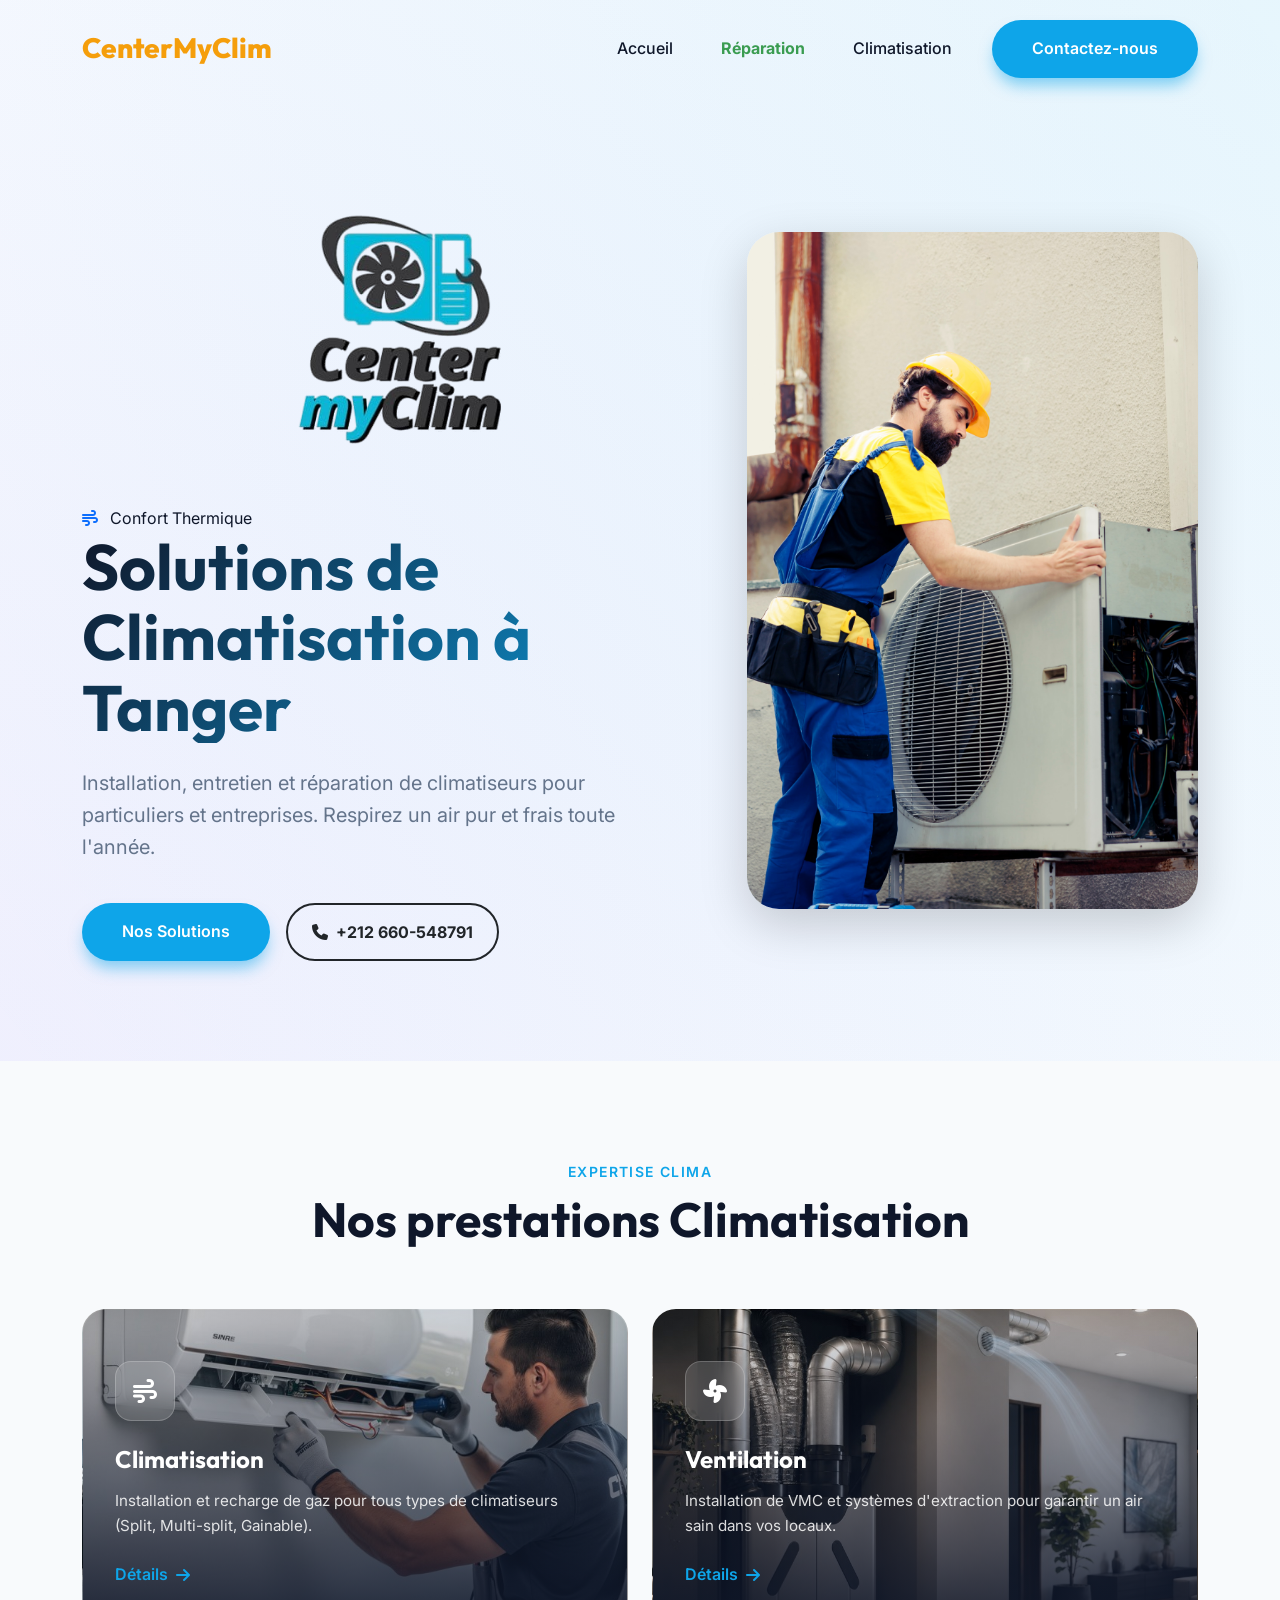
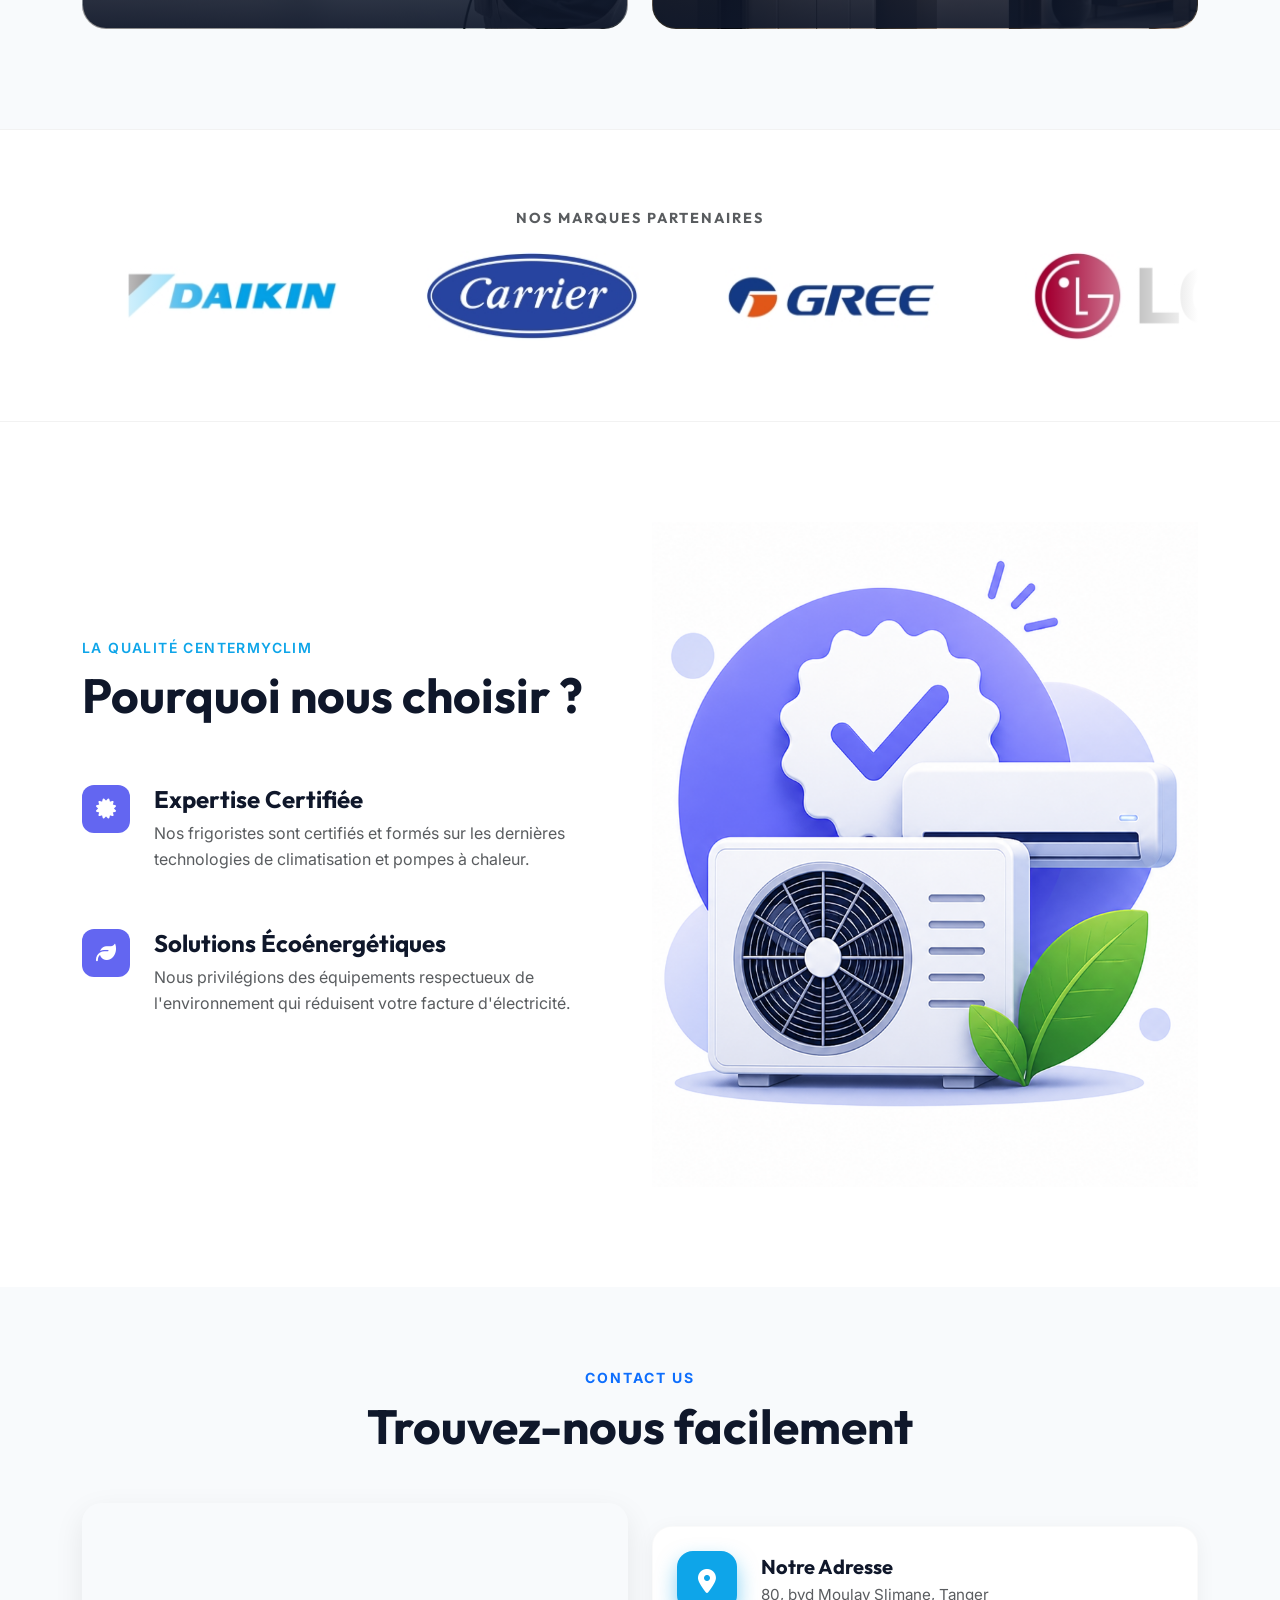
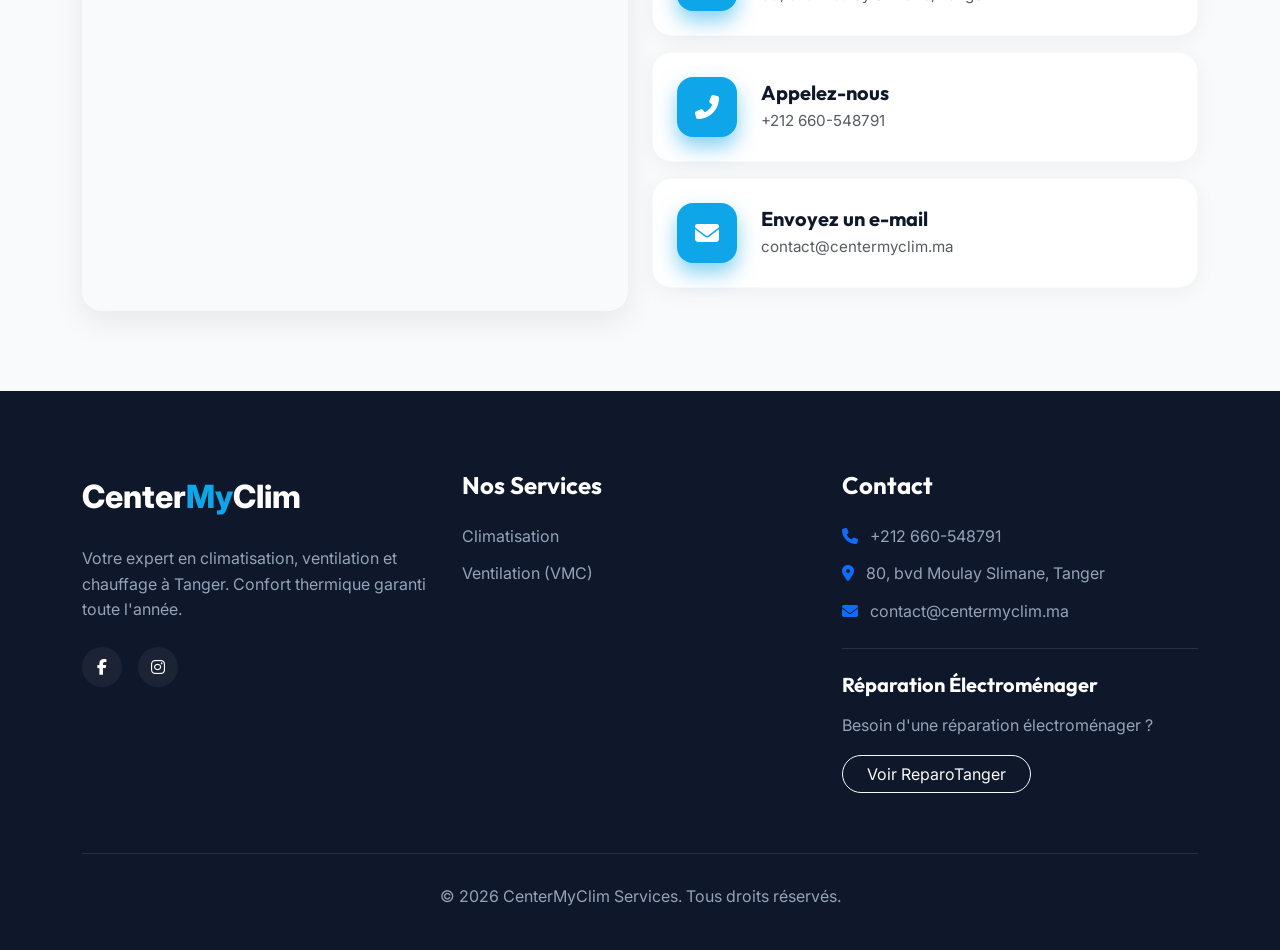
==== commit 30aa043e: "yy" ====
--- a/index.html
+++ b/index.html
@@ -4,31 +4,31 @@
 <head>
     <meta charset="UTF-8">
     <meta name="viewport" content="width=device-width, initial-scale=1.0">
-    <title>Bricodar | Réparation d'Électroménager à Tanger</title>
-    <meta name="description"
-        content="Services professionnels de réparation d'électroménager à Tanger. Lave-vaisselle, réfrigérateur, congélateur, four et plus. Intervention rapide.">
+    <title>CenterMyClim | Climatisation & Ventilation à Tanger</title>
     <link href="https://cdn.jsdelivr.net/npm/bootstrap@5.3.0/dist/css/bootstrap.min.css" rel="stylesheet">
     <link rel="stylesheet" href="https://cdnjs.cloudflare.com/ajax/libs/font-awesome/6.4.0/css/all.min.css">
     <link rel="stylesheet" href="assets/css/style.css">
 </head>
 
-<body class="theme-repair">
+<body class="theme-clima">
     <!-- Navigation -->
     <nav class="navbar navbar-expand-lg navbar-custom fixed-top">
         <div class="container">
-            <a class="navbar-brand" href="index.html">Brico<span>dar</span></a>
+            <a class="navbar-brand d-flex align-items-center" href="index.html">
+                <span class="brand-text-logo">Center<span>My</span>Clim</span>
+                <img src="assets/images/logo-climation.png" alt="CenterMyClim Logo" class="brand-image-logo">
+            </a>
             <button class="navbar-toggler border-0" type="button" data-bs-toggle="collapse" data-bs-target="#navbarNav">
                 <span class="navbar-toggler-icon"></span>
             </button>
             <div class="collapse navbar-collapse" id="navbarNav">
                 <ul class="navbar-nav ms-auto align-items-center">
-                    <li class="nav-item"><a class="nav-link" href="#home">Accueil</a></li>
-                    <li class="nav-item"><a class="nav-link" href="#services">Réparation</a></li>
-                    <li class="nav-item"><a class="nav-link" href="climatisation.html"
-                            style="color: #0ea5e9 !important; font-weight: 700;">Climatisation</a></li>
-                    <li class="nav-item"><a class="nav-link" href="#features">Pourquoi nous ?</a></li>
+                    <li class="nav-item"><a class="nav-link" href="index.html">Accueil</a></li>
+                    <li class="nav-item"><a class="nav-link" href="reparation.html"
+                            style="color: #3a9c51 !important; font-weight: 700;">Réparation</a></li>
+                    <li class="nav-item"><a class="nav-link" href="#home">Climatisation</a></li>
                     <li class="nav-item ms-lg-3">
-                        <a href="#contact" class="btn-primary-custom">Contactez-nous</a>
+                        <a href="index.html#contact-us-section" class="btn-primary-custom">Contactez-nous</a>
                     </li>
                 </ul>
             </div>
@@ -40,35 +40,24 @@
         <section id="home" class="hero-section">
             <div class="container">
                 <div class="row align-items-center">
-                    <div class="col-lg-6 hero-content animate-fade-in">
-                        <span><i class="fas fa-tools me-2 text-primary"></i> Expert en Électroménager</span>
-                        <h1>Réparation rapide et <span>fiable</span> à Tanger</h1>
-                        <p class="hero-description">Votre lave-vaisselle ou frigo est en panne ? Notre équipe intervient
-                            immédiatement pour réparer tous vos appareils électroménagers avec garantie.</p>
+                    <div class="col-lg-7 hero-content animate-fade-in">
+                        <img src="assets/images/logo-climation.png" alt="CenterMyClim Logo" class="hero-logo-large">
+                        <span><i class="fas fa-wind me-2 text-primary"></i> Confort Thermique</span>
+                        <h1>Solutions de <span>Climatisation</span> à Tanger</h1>
+                        <p class="hero-description">Installation, entretien et réparation de climatiseurs pour
+                            particuliers et entreprises. Respirez un air pur et frais toute l'année.</p>
                         <div class="d-flex flex-wrap gap-3">
-                            <a href="#services" class="btn-primary-custom">Voir nos réparations</a>
+                            <a href="#services" class="btn-primary-custom">Nos Solutions</a>
                             <a href="tel:+212 660-548791"
                                 class="btn btn-outline-dark rounded-pill px-4 py-2 border-2 fw-bold d-flex align-items-center gap-2">
                                 <i class="fas fa-phone"></i> +212 660-548791
                             </a>
                         </div>
                     </div>
-                    <div class="col-lg-6 mt-5 mt-lg-0">
+                    <div class="col-lg-5 mt-5 mt-lg-0">
                         <div class="hero-image-wrapper">
-                            <img src="assets/images/2.png" alt="Technicien Bricodar" class="img-fluid"
-                                style="border-radius: 0; box-shadow: none;">
-                            <div class="position-absolute top-0 end-0 m-4 p-3 glass-card rounded-4 d-none d-md-block animate-float"
-                                style="background: rgba(255,255,255,0.9); backdrop-filter: blur(10px); box-shadow: 0 10px 30px rgba(0,0,0,0.1); z-index: 10;">
-                                <div class="d-flex align-items-center gap-3">
-                                    <div class="bg-primary text-white rounded-circle p-2">
-                                        <i class="fas fa-check"></i>
-                                    </div>
-                                    <div>
-                                        <h6 class="mb-0 fw-bold">Garantie 6 Mois</h6>
-                                        <small class="text-muted">Sur toutes les pièces</small>
-                                    </div>
-                                </div>
-                            </div>
+                            <img src="assets/images/climatisation-img.jpg" alt="Climatisation"
+                                class="img-fluid rounded-5 shadow-lg">
                         </div>
                     </div>
                 </div>
@@ -79,126 +68,109 @@
         <section id="services" class="services-section">
             <div class="container">
                 <div class="section-header text-center">
-                    <span>Nos services de réparation</span>
-                    <h2 class="section-title">Solutions pour vos appareils</h2>
-                </div>
-                <div class="row g-4">
-                    <!-- Dishwasher -->
-                    <div class="col-md-6 col-lg-4">
+                    <span>Expertise Clima</span>
+                    <h2 class="section-title">Nos prestations Climatisation</h2>
+                </div>
+                <div class="row g-4 justify-content-center">
+                    <div class="col-md-6">
                         <div class="service-card"
-                            style="background-image: url('assets/images/lave-vaisselle-img.jpg');">
-                            <div class="service-icon"><i class="fas fa-utensils"></i></div>
-                            <h3>Réparation Lave-Vaisselle</h3>
-                            <p>Diagnostic et réparation de fuites, problèmes de vidange ou de lavage pour toutes les
-                                marques.</p>
-                            <a href="service-lave-vaisselle.html" class="card-link">Détails <i
+                            style="background-image: url('assets/images/climatisation-card.jpg');">
+                            <div class="service-icon"><i class="fas fa-wind"></i></div>
+                            <h3>Climatisation</h3>
+                            <p>Installation et recharge de gaz pour tous types de climatiseurs (Split, Multi-split,
+                                Gainable).</p>
+                            <a href="service-climatisation.html" class="card-link">Détails <i
                                     class="fas fa-arrow-right"></i></a>
                         </div>
                     </div>
-                    <!-- Refrigerator -->
-                    <div class="col-md-6 col-lg-4">
-                        <div class="service-card" style="background-image: url('assets/images/refrigerateur-img.jpg');">
-                            <div class="service-icon"><i class="fas fa-thermometer-half"></i></div>
-                            <h3>Réparation Réfrigérateur</h3>
-                            <p>Problèmes de froid, compresseur ou thermostat ? Nous intervenons rapidement pour sauver
-                                vos aliments.</p>
-                            <a href="service-refrigerateurs.html" class="card-link">Détails <i
+                    <div class="col-md-6">
+                        <div class="service-card" style="background-image: url('assets/images/Ventilation-img.jpg');">
+                            <div class="service-icon"><i class="fas fa-fan"></i></div>
+                            <h3>Ventilation</h3>
+                            <p>Installation de VMC et systèmes d'extraction pour garantir un air sain dans vos locaux.
+                            </p>
+                            <a href="service-ventilation.html" class="card-link">Détails <i
                                     class="fas fa-arrow-right"></i></a>
                         </div>
                     </div>
-                    <!-- Freezer -->
-                    <div class="col-md-6 col-lg-4">
-                        <div class="service-card" style="background-image: url('assets/images/congelateur-img.jpg');">
-                            <div class="service-icon"><i class="fas fa-snowflake"></i></div>
-                            <h3>Réparation Congélateur</h3>
-                            <p>Maintenance et réparation de systèmes de congélation pour particuliers et professionnels.
-                            </p>
-                            <a href="service-congelateurs.html" class="card-link">Détails <i
-                                    class="fas fa-arrow-right"></i></a>
-                        </div>
-                    </div>
-                    <!-- Fridge -->
-                    <div class="col-md-6 col-lg-4">
-                        <div class="service-card" style="background-image: url('assets/images/frigo-img.jpg');">
-                            <div class="service-icon"><i class="fas fa-box-open"></i></div>
-                            <h3>Réparation Frigo</h3>
-                            <p>Dépannage rapide pour tous types de frigos (américains, combinés, etc.) à Tanger.</p>
-                            <a href="service-frigos.html" class="card-link">Détails <i
-                                    class="fas fa-arrow-right"></i></a>
-                        </div>
-                    </div>
-                    <!-- Oven & Stove -->
-                    <div class="col-md-6 col-lg-4">
-                        <div class="service-card"
-                            style="background-image: url('assets/images/four-electrique-img.jpg');">
-                            <div class="service-icon"><i class="fas fa-fire"></i></div>
-                            <h3>Fours & Cuisinières</h3>
-                            <p>Réparation de plaques de cuisson, fours électriques et cuisinières à gaz en toute
-                                sécurité.</p>
-                            <a href="service-four-cuisinieres.html" class="card-link">Détails <i
-                                    class="fas fa-arrow-right"></i></a>
-                        </div>
-                    </div>
-                    <!-- Washing Machine -->
-                    <div class="col-md-6 col-lg-4">
-                        <div class="service-card" style="background-image: url('assets/images/machine-laver-img.jpg');">
-                            <div class="service-icon"><i class="fas fa-soap"></i></div>
-                            <h3>Réparation Lave-Linge</h3>
-                            <p>Réparation de tambours, pompes et cartes électroniques pour vos machines à laver.</p>
-                            <a href="service-lave-linge.html" class="card-link">Détails <i
-                                    class="fas fa-arrow-right"></i></a>
-                        </div>
-                    </div>
-                    <!-- Dryer -->
-                    <div class="col-md-6 col-lg-4">
-                        <div class="service-card" style="background-image: url('assets/images/seche-linge-img.jpeg');">
-                            <div class="service-icon"><i class="fas fa-wind"></i></div>
-                            <h3>Réparation Sèche-Linge</h3>
-                            <p>Votre linge ne sèche plus ? Nos techniciens réparent les résistances et thermostats
-                                rapidement.</p>
-                            <a href="service-seche-linge.html" class="card-link">Détails <i
-                                    class="fas fa-arrow-right"></i></a>
-                        </div>
+                </div>
+            </div>
+        </section>
+
+        <!-- Brands Section -->
+        <section class="brands-section">
+            <div class="container">
+                <div class="text-center mb-4">
+                    <h5 class="text-muted text-uppercase fw-bold" style="letter-spacing: 2px; font-size: 0.9rem;">Nos
+                        Marques Partenaires</h5>
+                </div>
+                <div class="slider-container">
+                    <div class="slider-track">
+                        <!-- Original 11 -->
+                        <div class="brand-item"><img src="assets/images/brands/DAIKIN.webp" alt="Daikin"></div>
+                        <div class="brand-item"><img src="assets/images/brands/CARRIER.webp" alt="Carrier"></div>
+                        <div class="brand-item"><img src="assets/images/brands/GREE.webp" alt="Gree"></div>
+                        <div class="brand-item"><img src="assets/images/brands/LG.webp" alt="LG"></div>
+                        <div class="brand-item"><img src="assets/images/brands/MISTSUBISHI.webp" alt="Mitsubishi"></div>
+                        <div class="brand-item"><img src="assets/images/brands/TCL.webp" alt="TCL"></div>
+                        <div class="brand-item"><img src="assets/images/brands/TRANE.webp" alt="Trane"></div>
+                        <div class="brand-item"><img src="assets/images/brands/Toshiba.webp" alt="Toshiba"></div>
+                        <div class="brand-item"><img src="assets/images/brands/ciat.webp" alt="Ciat"></div>
+                        <div class="brand-item"><img src="assets/images/brands/midea.webp" alt="Midea"></div>
+                        <div class="brand-item"><img src="assets/images/brands/samsung.webp" alt="Samsung"></div>
+
+                        <!-- Duplicated 11 for loop -->
+                        <div class="brand-item"><img src="assets/images/brands/DAIKIN.webp" alt="Daikin"></div>
+                        <div class="brand-item"><img src="assets/images/brands/CARRIER.webp" alt="Carrier"></div>
+                        <div class="brand-item"><img src="assets/images/brands/GREE.webp" alt="Gree"></div>
+                        <div class="brand-item"><img src="assets/images/brands/LG.webp" alt="LG"></div>
+                        <div class="brand-item"><img src="assets/images/brands/MISTSUBISHI.webp" alt="Mitsubishi"></div>
+                        <div class="brand-item"><img src="assets/images/brands/TCL.webp" alt="TCL"></div>
+                        <div class="brand-item"><img src="assets/images/brands/TRANE.webp" alt="Trane"></div>
+                        <div class="brand-item"><img src="assets/images/brands/Toshiba.webp" alt="Toshiba"></div>
+                        <div class="brand-item"><img src="assets/images/brands/ciat.webp" alt="Ciat"></div>
+                        <div class="brand-item"><img src="assets/images/brands/midea.webp" alt="Midea"></div>
+                        <div class="brand-item"><img src="assets/images/brands/samsung.webp" alt="Samsung"></div>
                     </div>
                 </div>
             </div>
         </section>
 
         <!-- Features Section -->
-        <section id="features" class="features-section">
+        <section id="features" class="features-section" style="padding-bottom: 100px;">
             <div class="container">
                 <div class="row align-items-center">
                     <div class="col-lg-6">
                         <div class="section-header">
-                            <span>Votre foyer mérite le meilleur</span>
+                            <span>La Qualité CenterMyClim</span>
                             <h2 class="section-title">Pourquoi nous choisir ?</h2>
                         </div>
                         <div class="feature-item">
-                            <div class="feature-icon"><i class="fas fa-history"></i></div>
+                            <div class="feature-icon"><i class="fas fa-certificate"></i></div>
                             <div>
-                                <h4 class="fw-bold">Intervention Express</h4>
-                                <p class="text-muted">Nous intervenons dans les 2 heures suivant votre appel partout à
-                                    Tanger.</p>
+                                <h4 class="fw-bold">Expertise Certifiée</h4>
+                                <p class="text-muted">Nos frigoristes sont certifiés et formés sur les dernières
+                                    technologies de climatisation et pompes à chaleur.</p>
                             </div>
                         </div>
                         <div class="feature-item">
-                            <div class="feature-icon" style="background: var(--secondary);"><i class="fas fa-tools"></i>
+                            <div class="feature-icon" style="background: var(--secondary);"><i class="fas fa-leaf"></i>
                             </div>
                             <div>
-                                <h4 class="fw-bold">Pièces d'origine</h4>
-                                <p class="text-muted">Nous n'utilisons que des pièces de rechange certifiées pour
-                                    garantir la longévité.</p>
-                            </div>
-                        </div>
-                    </div>
-                    <div class="col-lg-6">
-                        <img src="assets/images/Repair-img.png" width="100%" alt="Cuisine propre">
+                                <h4 class="fw-bold">Solutions Écoénergétiques</h4>
+                                <p class="text-muted">Nous privilégions des équipements respectueux de l'environnement
+                                    qui réduisent votre facture d'électricité.</p>
+                            </div>
+                        </div>
+                    </div>
+                    <div class="col-lg-6 mt-5 mt-lg-0">
+                        <img src="assets/images/clim-img.png" alt="Technicien Climatisation" width="100%">
                     </div>
                 </div>
             </div>
         </section>
         <!-- Contact Us Section -->
-        <section class="contact-us-section">
+        <section class="contact-us-section" id="contact-us-section">
             <div class="container">
                 <div class="section-header text-center mb-5">
                     <span class="text-primary fw-bold text-uppercase" style="letter-spacing: 2px;">CONTACT US</span>
@@ -208,8 +180,10 @@
                     <!-- Map Column -->
                     <div class="col-lg-6">
                         <div class="map-container">
-                            <iframe src="https://maps.google.com/maps?q=Center%20My%20Clim,%20Tanger&t=&z=15&ie=UTF8&iwloc=&output=embed" 
-                                width="100%" height="400" style="border:0;" allowfullscreen="" loading="lazy" referrerpolicy="no-referrer-when-downgrade"></iframe>
+                            <iframe
+                                src="https://maps.google.com/maps?q=Center%20My%20Clim,%20Tanger&t=&z=15&ie=UTF8&iwloc=&output=embed"
+                                width="100%" height="400" style="border:0;" allowfullscreen="" loading="lazy"
+                                referrerpolicy="no-referrer-when-downgrade"></iframe>
                         </div>
                     </div>
                     <!-- Contact Info Column -->
@@ -222,7 +196,8 @@
                                 </div>
                                 <div>
                                     <h5 class="fw-bold mb-1" style="color: var(--text-main);">Notre Adresse</h5>
-                                    <p class="text-muted mb-0" style="font-size: 0.95rem;">80, bvd Moulay Slimane, Tanger</p>
+                                    <p class="text-muted mb-0" style="font-size: 0.95rem;">80, bvd Moulay Slimane,
+                                        Tanger</p>
                                 </div>
                             </div>
                             <!-- Card 2 -->
@@ -242,7 +217,7 @@
                                 </div>
                                 <div>
                                     <h5 class="fw-bold mb-1" style="color: var(--text-main);">Envoyez un e-mail</h5>
-                                    <p class="text-muted mb-0" style="font-size: 0.95rem;">bricodar.ma@gmail.com</p>
+                                    <p class="text-muted mb-0" style="font-size: 0.95rem;">contact@centermyclim.ma</p>
                                 </div>
                             </div>
                         </div>
@@ -252,49 +227,46 @@
         </section>
     </main>
 
-    <!-- Footer -->
     <footer id="contact" class="footer-section">
         <div class="container">
             <div class="row gy-5">
                 <div class="col-lg-4">
-                    <a href="index.html" class="footer-brand">Brico<span>dar</span></a>
-                    <p class="mb-4">Expertise et fiabilité pour tous vos besoins en réparation d'électroménager à
-                        Tanger.</p>
-                    <div class="social-links">
+                    <a href="index.html" class="footer-brand d-block mb-4">
+                        Center<span>My</span>Clim
+                    </a>
+
+                    <p class="mb-4 text-start">Votre expert en climatisation, ventilation et chauffage à Tanger. Confort
+                        thermique garanti toute l'année.</p>
+                    <div class="social-links d-flex justify-content-start">
                         <a href="#"><i class="fab fa-facebook-f"></i></a>
                         <a href="#"><i class="fab fa-instagram"></i></a>
                     </div>
                 </div>
-                <div class="col-lg-4 col-md-6">
+                <div class="col-lg-4 col-md-6 text-start">
                     <h4>Nos Services</h4>
-                    <ul class="footer-links">
-                        <li><a href="service-lave-vaisselle.html">Lave-Vaisselle</a></li>
-                        <li><a href="service-refrigerateurs.html">Réfrigérateurs</a></li>
-                        <li><a href="service-congelateurs.html">Congélateurs</a></li>
-                        <li><a href="service-frigos.html">Frigos</a></li>
-                        <li><a href="service-four-cuisinieres.html">Fours & Cuisinières</a></li>
-                        <li><a href="service-machine-a-laver.html">Machines à Laver</a></li>
-                        <li><a href="service-seche-linge.html">Sèche-Linge</a></li>
+                    <ul class="footer-links" style="padding-left: 0;">
+                        <li><a href="service-climatisation.html">Climatisation</a></li>
+                        <li><a href="service-ventilation.html">Ventilation (VMC)</a></li>
                     </ul>
                 </div>
-                <div class="col-lg-4 col-md-6">
+                <div class="col-lg-4 col-md-6 text-start">
                     <h4>Contact</h4>
-                    <ul class="footer-links mb-4">
-                        <li><a href="tel:+212 660-548791"><i class="fas fa-phone me-2 text-primary"></i> +212 660-548791</a></li>
+                    <ul class="footer-links mb-4" style="padding-left: 0;">
+                        <li><a href="tel:+212 660-548791"><i class="fas fa-phone me-2 text-primary"></i> +212
+                                660-548791</a></li>
                         <li><i class="fas fa-map-marker-alt me-2 text-primary"></i> 80, bvd Moulay Slimane, Tanger</li>
-                        <li><i class="fas fa-envelope me-2 text-primary"></i> bricodar.ma@gmail.com</li>
+                        <li><i class="fas fa-envelope me-2 text-primary"></i> contact@centermyclim.ma</li>
                     </ul>
                     <div class="mt-4 pt-4 border-top border-secondary"
                         style="border-color: rgba(255,255,255,0.1) !important;">
-                        <h5 class="text-white mb-3">Climatisation</h5>
-                        <p class="mb-3">Besoin d'un service de climatisation ?</p>
-                        <a href="climatisation.html" class="btn btn-outline-light rounded-pill px-4">Voir
-                            CenterMyClim</a>
-                    </div>
-                </div>
-            </div>
-            <div class="footer-bottom">
-                <p class="mb-0">&copy; 2026 Bricodar Services. Tous droits réservés.</p>
+                        <h5 class="text-white mb-3">Réparation Électroménager</h5>
+                        <p class="mb-3">Besoin d'une réparation électroménager ?</p>
+                        <a href="reparation.html" class="btn btn-outline-light rounded-pill px-4">Voir ReparoTanger</a>
+                    </div>
+                </div>
+            </div>
+            <div class="footer-bottom text-center">
+                <p class="mb-0">&copy; 2026 CenterMyClim Services. Tous droits réservés.</p>
             </div>
         </div>
     </footer>
--- a/assets/css/style.css
+++ b/assets/css/style.css
@@ -1,7 +1,8 @@
 @import url('https://fonts.googleapis.com/css2?family=Inter:wght@400;500;600&family=Outfit:wght@600;700;800&display=swap');
 
 :root {
-    --primary: #f59e0b; /* Default Orange */
+    --primary: #f59e0b;
+    /* Default Orange */
     --primary-dark: #d97706;
     --primary-glow: rgba(245, 158, 11, 0.5);
     --secondary: #6366f1;
@@ -19,17 +20,20 @@
 }
 
 body.theme-clima {
-    --primary: #0ea5e9; /* Blue for Clima */
+    --primary: #0ea5e9;
+    /* Blue for Clima */
     --primary-dark: #0284c7;
     --primary-glow: rgba(14, 165, 233, 0.5);
     --accent: #f59e0b;
 }
 
 body.theme-repair {
-    --primary: #f59e0b; /* Orange for Repair */
-    --primary-dark: #d97706;
-    --primary-glow: rgba(245, 158, 11, 0.5);
-    --accent: #0ea5e9;
+    --primary: #3a9c51;
+    /* Green from logo */
+    --primary-dark: #2d7a3f;
+    --primary-glow: rgba(58, 156, 81, 0.5);
+    --accent: #2d7fb9;
+    /* Blue from logo */
 }
 
 * {
@@ -46,7 +50,12 @@
     overflow-x: hidden;
 }
 
-h1, h2, h3, h4, h5, h6 {
+h1,
+h2,
+h3,
+h4,
+h5,
+h6 {
     font-family: 'Outfit', sans-serif;
     font-weight: 700;
 }
@@ -57,6 +66,7 @@
         opacity: 0;
         transform: translateY(20px);
     }
+
     to {
         opacity: 1;
         transform: translateY(0);
@@ -64,9 +74,17 @@
 }
 
 @keyframes float {
-    0% { transform: translateY(0px); }
-    50% { transform: translateY(-10px); }
-    100% { transform: translateY(0px); }
+    0% {
+        transform: translateY(0px);
+    }
+
+    50% {
+        transform: translateY(-10px);
+    }
+
+    100% {
+        transform: translateY(0px);
+    }
 }
 
 .animate-fade-in {
@@ -95,8 +113,27 @@
     font-family: 'Outfit', sans-serif;
 }
 
+.navbar-brand .brand-image-logo {
+    display: none;
+    height: 65px;
+    transition: var(--transition);
+}
+
+.navbar-brand .brand-text-logo {
+    display: inline-block;
+    transition: var(--transition);
+}
+
+.navbar-custom.scrolled .navbar-brand .brand-text-logo {
+    display: none;
+}
+
+.navbar-custom.scrolled .navbar-brand .brand-image-logo {
+    display: block;
+}
+
 .navbar-brand span {
-    color: var(--primary);
+    color: var(--accent);
 }
 
 .nav-link {
@@ -126,7 +163,7 @@
     position: relative;
     padding: 180px 0 100px;
     background: radial-gradient(circle at top right, rgba(14, 165, 233, 0.1), transparent),
-                radial-gradient(circle at bottom left, rgba(99, 102, 241, 0.1), transparent);
+        radial-gradient(circle at bottom left, rgba(99, 102, 241, 0.1), transparent);
     min-height: 90vh;
     display: flex;
     align-items: center;
@@ -148,6 +185,23 @@
     color: var(--text-muted);
     max-width: 600px;
     margin-bottom: 2.5rem;
+}
+
+.hero-logo-large {
+    max-width: 280px;
+    height: auto;
+    margin-bottom: 1.5rem;
+    display: block;
+    margin-left: auto;
+    margin-right: auto;
+}
+
+@media (max-width: 991px) {
+    .hero-logo-large {
+        margin-left: auto;
+        margin-right: auto;
+        max-width: 160px;
+    }
 }
 
 .btn-primary-custom {
@@ -407,14 +461,14 @@
         margin-top: 1rem;
         padding: 1.5rem;
         border-radius: 20px;
-        box-shadow: 0 10px 30px rgba(0,0,0,0.1);
-        border: 1px solid rgba(0,0,0,0.05);
-    }
-    
+        box-shadow: 0 10px 30px rgba(0, 0, 0, 0.1);
+        border: 1px solid rgba(0, 0, 0, 0.05);
+    }
+
     body.theme-clima .navbar-collapse {
         border-top: 3px solid var(--primary);
     }
-    
+
     body.theme-repair .navbar-collapse {
         border-top: 3px solid var(--primary);
     }
@@ -432,7 +486,7 @@
     .hero-content .d-flex {
         justify-content: center !important;
     }
-    
+
     .hero-description {
         margin-left: auto !important;
         margin-right: auto !important;
@@ -450,11 +504,11 @@
     .container {
         max-width: 1600px;
     }
-    
+
     h1 {
         font-size: 5.5rem !important;
     }
-    
+
     .hero-description {
         font-size: 1.5rem;
         max-width: 800px;
@@ -474,8 +528,8 @@
 .brands-section {
     padding: 80px 0;
     background: white;
-    border-top: 1px solid rgba(0,0,0,0.05);
-    border-bottom: 1px solid rgba(0,0,0,0.05);
+    border-top: 1px solid rgba(0, 0, 0, 0.05);
+    border-bottom: 1px solid rgba(0, 0, 0, 0.05);
     overflow: hidden;
 }
 
@@ -497,17 +551,18 @@
 
 .slider-container::before {
     left: 0;
-    background: linear-gradient(to right, rgba(255,255,255,1) 0%, rgba(255,255,255,0) 100%);
+    background: linear-gradient(to right, rgba(255, 255, 255, 1) 0%, rgba(255, 255, 255, 0) 100%);
 }
 
 .slider-container::after {
     right: 0;
-    background: linear-gradient(to left, rgba(255,255,255,1) 0%, rgba(255,255,255,0) 100%);
+    background: linear-gradient(to left, rgba(255, 255, 255, 1) 0%, rgba(255, 255, 255, 0) 100%);
 }
 
 .slider-track {
     display: flex;
-    width: calc(300px * 22); /* Width of all duplicated items (11 * 2) */
+    width: calc(300px * 22);
+    /* Width of all duplicated items (11 * 2) */
     animation: scrollSlider 40s linear infinite;
     align-items: center;
 }
@@ -536,32 +591,54 @@
 }
 
 @keyframes scrollSlider {
-    0% { transform: translateX(0); }
-    100% { transform: translateX(calc(-300px * 11)); }
+    0% {
+        transform: translateX(0);
+    }
+
+    100% {
+        transform: translateX(calc(-300px * 11));
+    }
 }
 
 @media (max-width: 768px) {
+
     .slider-container::before,
     .slider-container::after {
         width: 50px;
     }
+
     .brand-item {
         width: 250px;
     }
+
     .slider-track {
         width: calc(250px * 22);
     }
+
     @keyframes scrollSlider {
-        0% { transform: translateX(0); }
-        100% { transform: translateX(calc(-250px * 11)); }
+        0% {
+            transform: translateX(0);
+        }
+
+        100% {
+            transform: translateX(calc(-250px * 11));
+        }
     }
 }
 
 /* Float Animation for Badges */
 @keyframes floatUp {
-    0% { transform: translateY(0); }
-    50% { transform: translateY(-15px); }
-    100% { transform: translateY(0); }
+    0% {
+        transform: translateY(0);
+    }
+
+    50% {
+        transform: translateY(-15px);
+    }
+
+    100% {
+        transform: translateY(0);
+    }
 }
 
 .animate-float {
@@ -577,7 +654,7 @@
 .map-container {
     border-radius: 20px;
     overflow: hidden;
-    box-shadow: 0 10px 30px rgba(0,0,0,0.08);
+    box-shadow: 0 10px 30px rgba(0, 0, 0, 0.08);
     height: 100%;
     min-height: 400px;
 }
@@ -586,14 +663,14 @@
     background: var(--bg-main);
     border-radius: 20px;
     padding: 1.5rem;
-    box-shadow: 0 4px 20px rgba(0,0,0,0.05);
-    transition: var(--transition);
-    border: 1px solid rgba(0,0,0,0.02);
+    box-shadow: 0 4px 20px rgba(0, 0, 0, 0.05);
+    transition: var(--transition);
+    border: 1px solid rgba(0, 0, 0, 0.02);
 }
 
 .contact-card:hover {
     transform: translateX(-5px);
-    box-shadow: 0 10px 25px rgba(0,0,0,0.1);
+    box-shadow: 0 10px 25px rgba(0, 0, 0, 0.1);
 }
 
 .contact-icon-box {
@@ -608,4 +685,4 @@
     font-size: 1.5rem;
     flex-shrink: 0;
     box-shadow: 0 10px 20px var(--primary-glow);
-}
+}
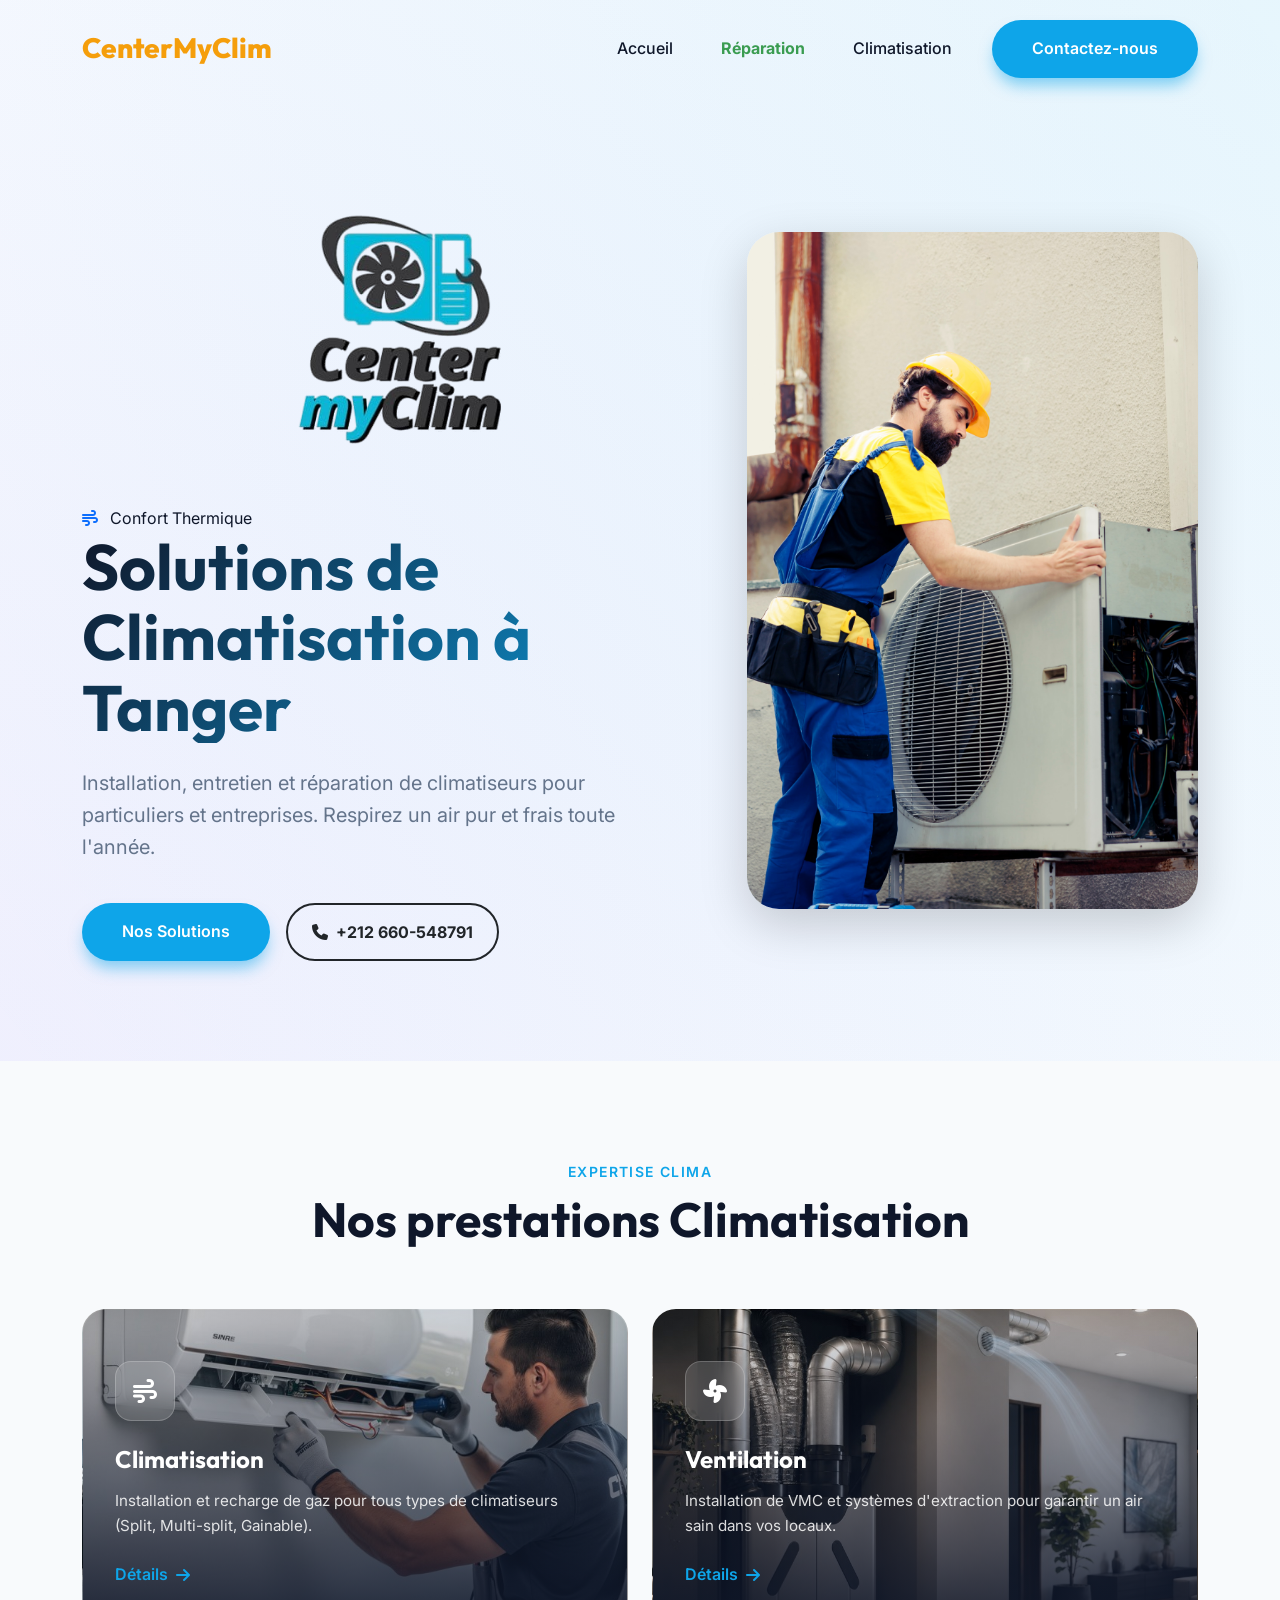
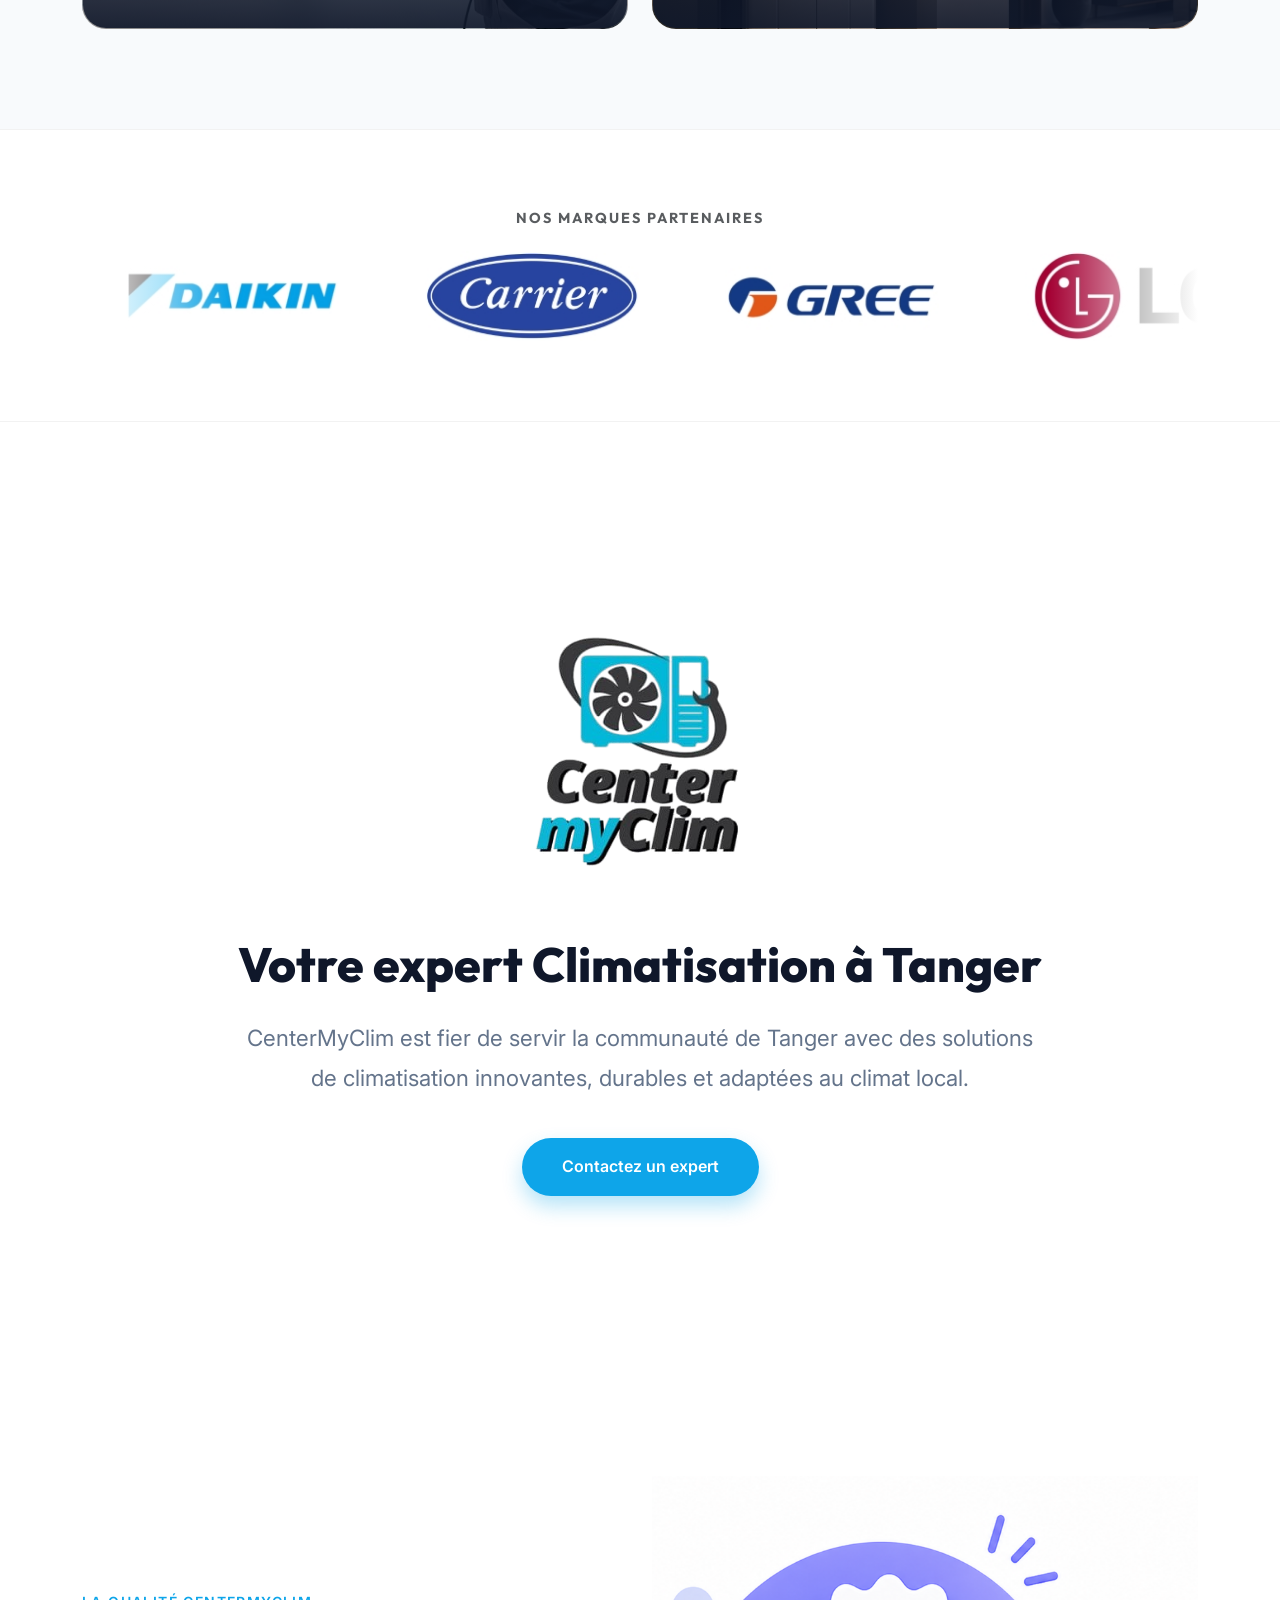
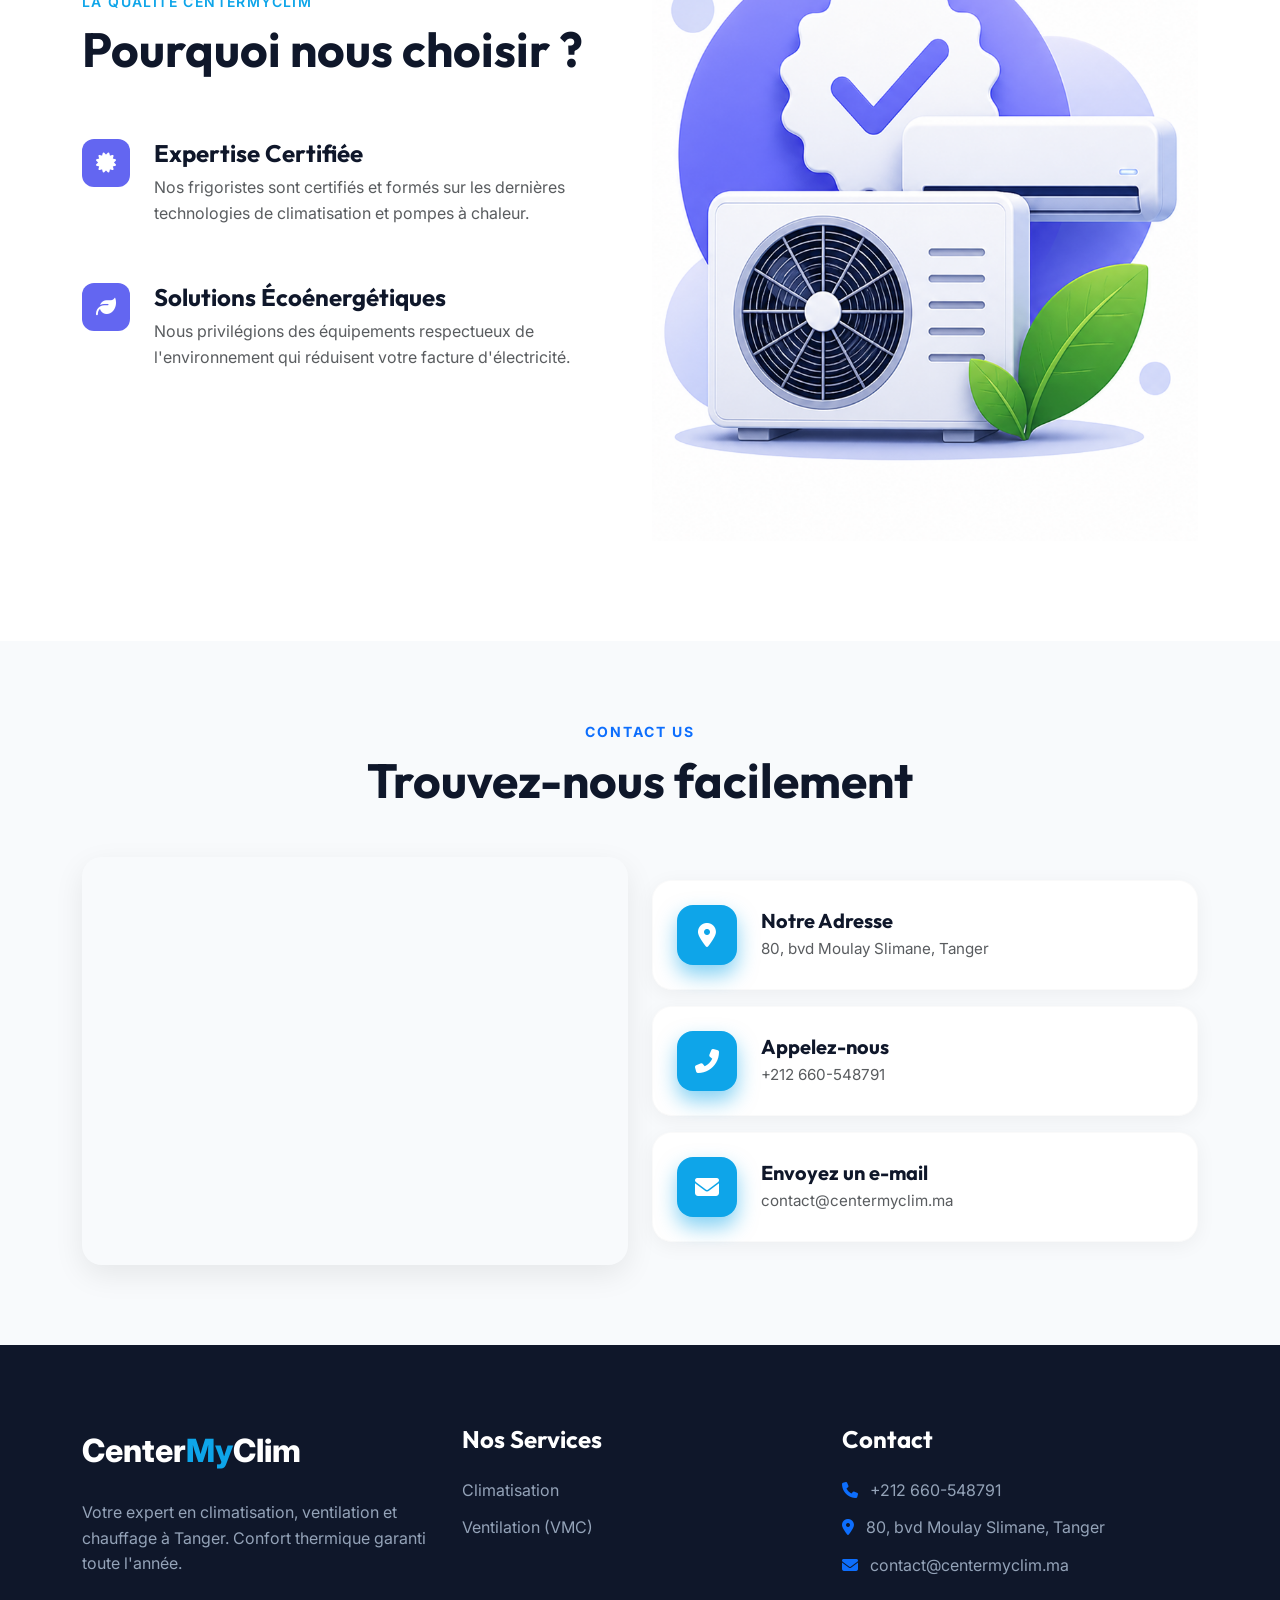
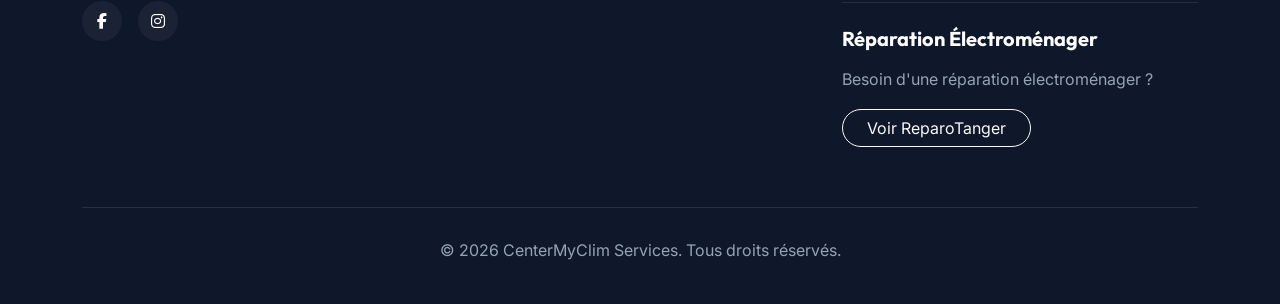
==== commit 4fdffdb9: "rr" ====
--- a/index.html
+++ b/index.html
@@ -136,6 +136,16 @@
             </div>
         </section>
 
+        <!-- Parallax CTA Section -->
+        <section class="cta-parallax-section" style="background-image: url('assets/images/tanger-img.jpg');">
+            <div class="container">
+                <img src="assets/images/logo-climation.png" alt="CenterMyClim Logo" class="logo-parallax">
+                <h2>Votre expert Climatisation à Tanger</h2>
+                <p>CenterMyClim est fier de servir la communauté de Tanger avec des solutions de climatisation innovantes, durables et adaptées au climat local.</p>
+                <a href="tel:+212 660-548791" class="btn-primary-custom">Contactez un expert</a>
+            </div>
+        </section>
+
         <!-- Features Section -->
         <section id="features" class="features-section" style="padding-bottom: 100px;">
             <div class="container">
--- a/assets/css/style.css
+++ b/assets/css/style.css
@@ -685,4 +685,92 @@
     font-size: 1.5rem;
     flex-shrink: 0;
     box-shadow: 0 10px 20px var(--primary-glow);
+}
+
+/* Parallax CTA Section */
+.cta-parallax-section {
+    position: relative;
+    padding: 120px 0;
+    background-attachment: fixed;
+    background-position: center;
+    background-repeat: no-repeat;
+    background-size: cover;
+    color: white;
+    text-align: center;
+    margin: 60px 0;
+}
+
+.cta-parallax-section::before {
+    content: '';
+    position: absolute;
+    top: 0;
+    left: 0;
+    right: 0;
+    bottom: 0;
+    background: rgba(15, 23, 42, 0.85);
+    /* Deep dark overlay matching theme */
+    z-index: 1;
+}
+
+.cta-parallax-section .container {
+    position: relative;
+    z-index: 2;
+}
+
+.cta-parallax-section .logo-parallax {
+    max-width: 280px;
+    height: auto;
+    margin-bottom: 2rem;
+    display: block;
+    margin-left: auto;
+    margin-right: auto;
+}
+
+.cta-parallax-section h2 {
+    font-size: 3rem;
+    font-weight: 800;
+    margin-bottom: 1.5rem;
+    color: white;
+}
+
+.cta-parallax-section p {
+    font-size: 1.4rem;
+    max-width: 800px;
+    margin: 0 auto 2.5rem;
+    opacity: 0.9;
+    line-height: 1.8;
+}
+
+@media (max-width: 768px) {
+    .cta-parallax-section {
+        padding: 80px 0;
+        background-attachment: scroll;
+        /* Better performance on mobile */
+    }
+
+    .cta-parallax-section h2 {
+        font-size: 2rem;
+    }
+
+    .cta-parallax-section p {
+        font-size: 1.1rem;
+    }
+}
+
+/* White variation for Clima theme */
+body.theme-clima .cta-parallax-section::before {
+    background: linear-gradient(135deg, rgba(255, 255, 255, 0.95) 0%, rgba(255, 255, 255, 0.5) 100%);
+}
+
+body.theme-clima .cta-parallax-section h2 {
+    color: var(--text-main);
+}
+
+body.theme-clima .cta-parallax-section p {
+    color: var(--text-muted);
+    opacity: 1;
+}
+
+body.theme-clima .cta-parallax-section .btn-primary-custom {
+    box-shadow: 0 10px 20px rgba(14, 165, 233, 0.3);
 }
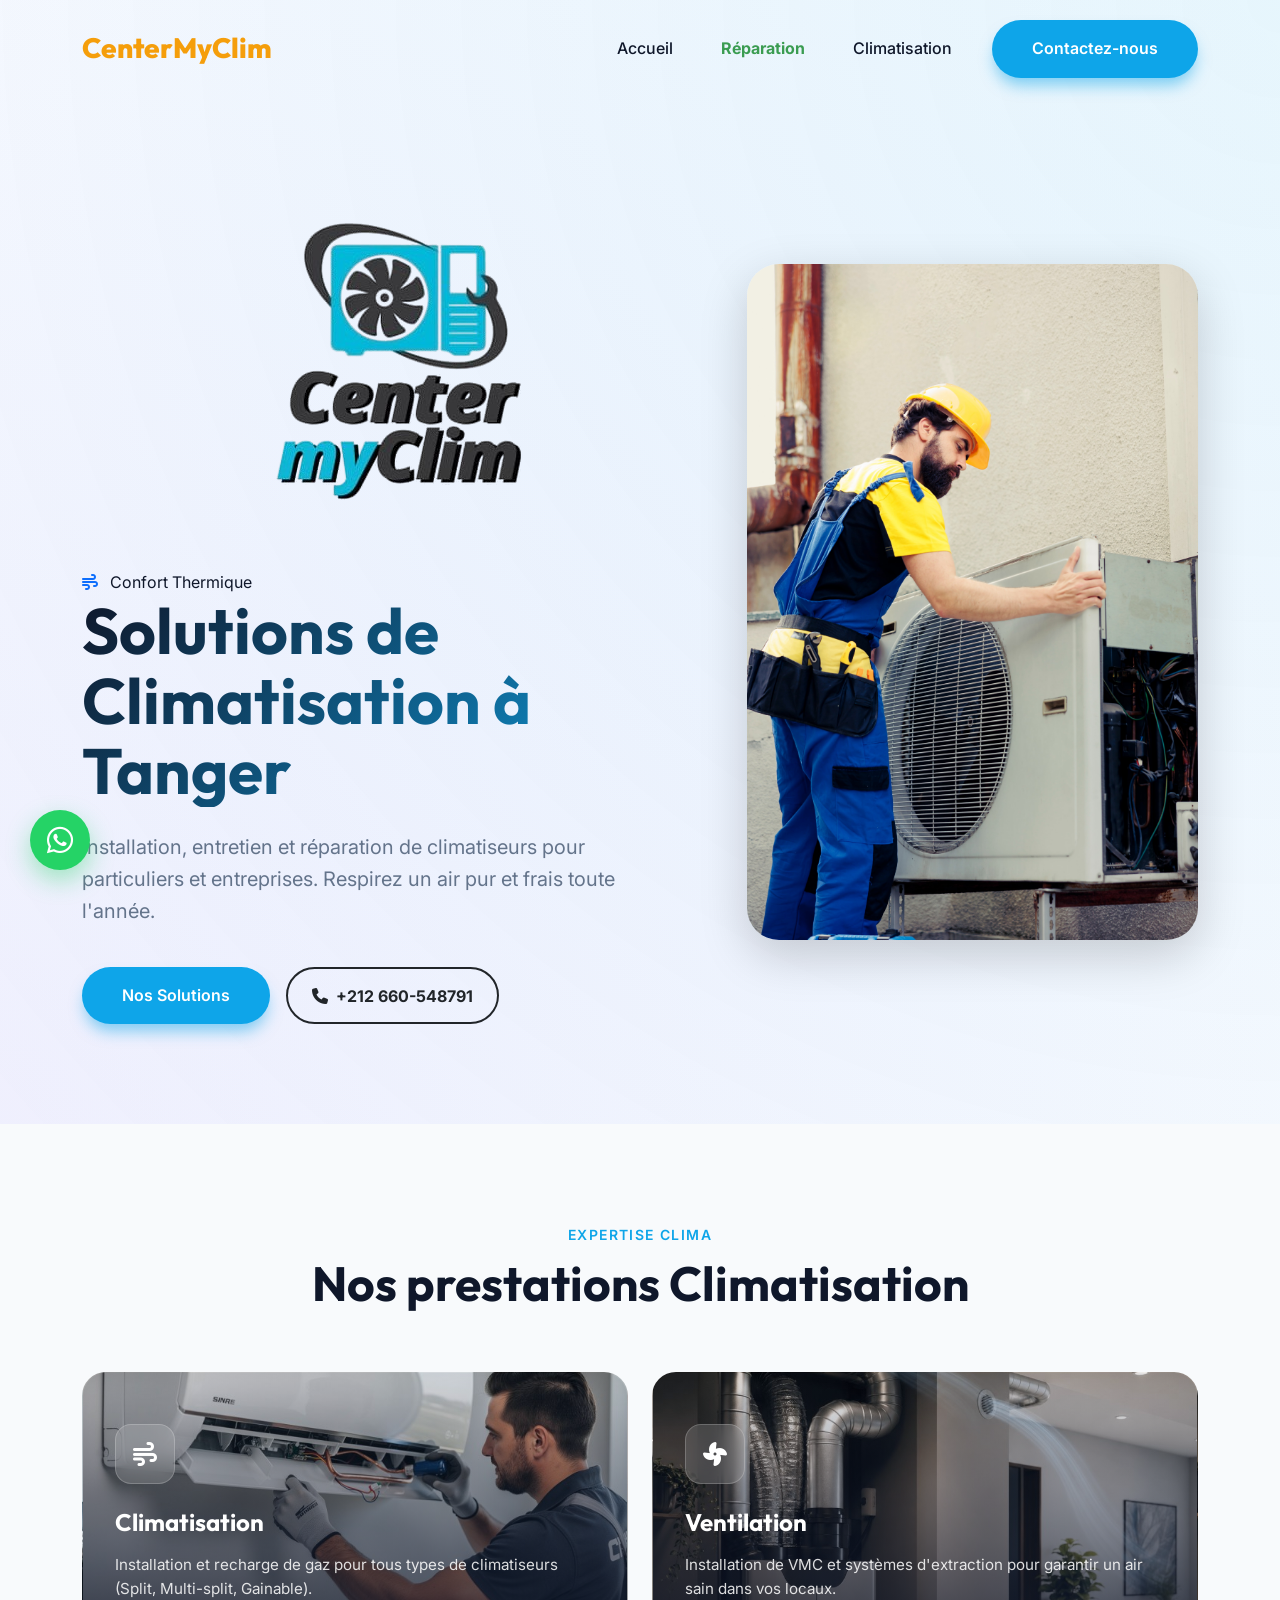
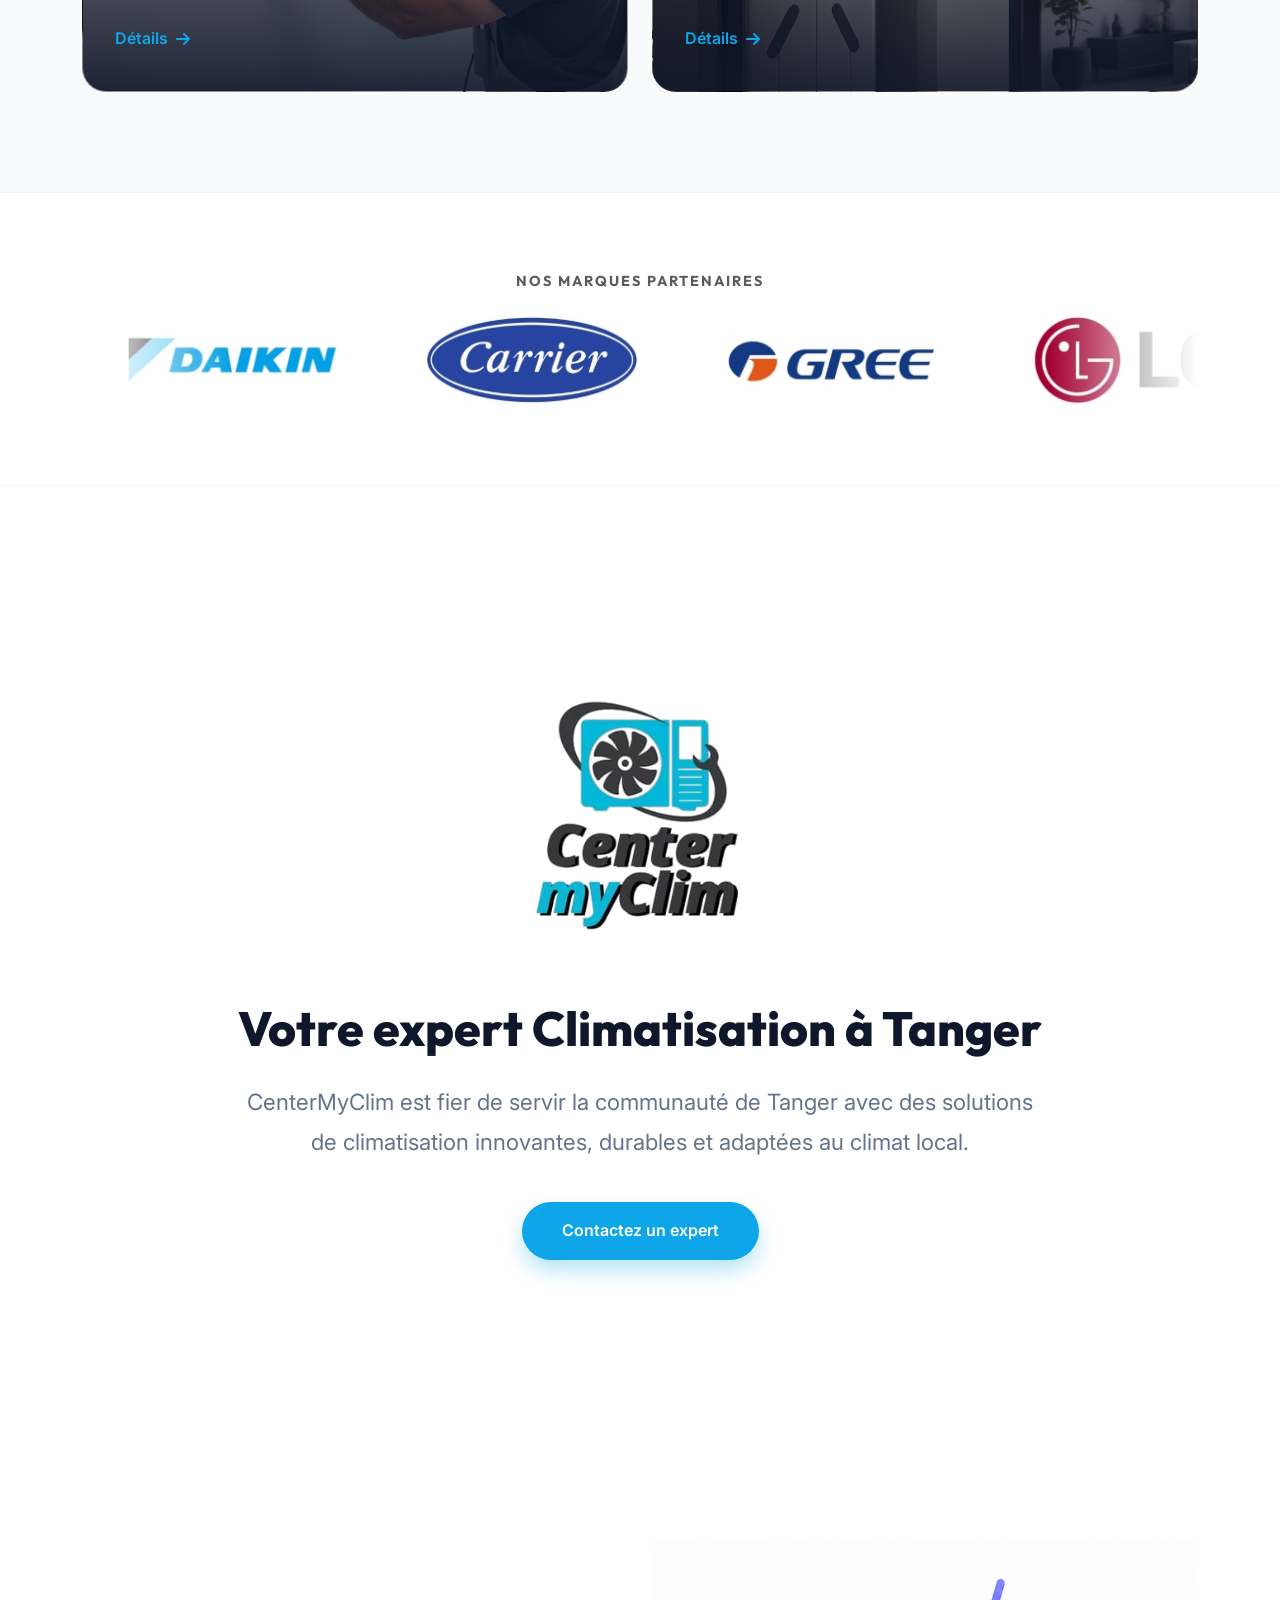
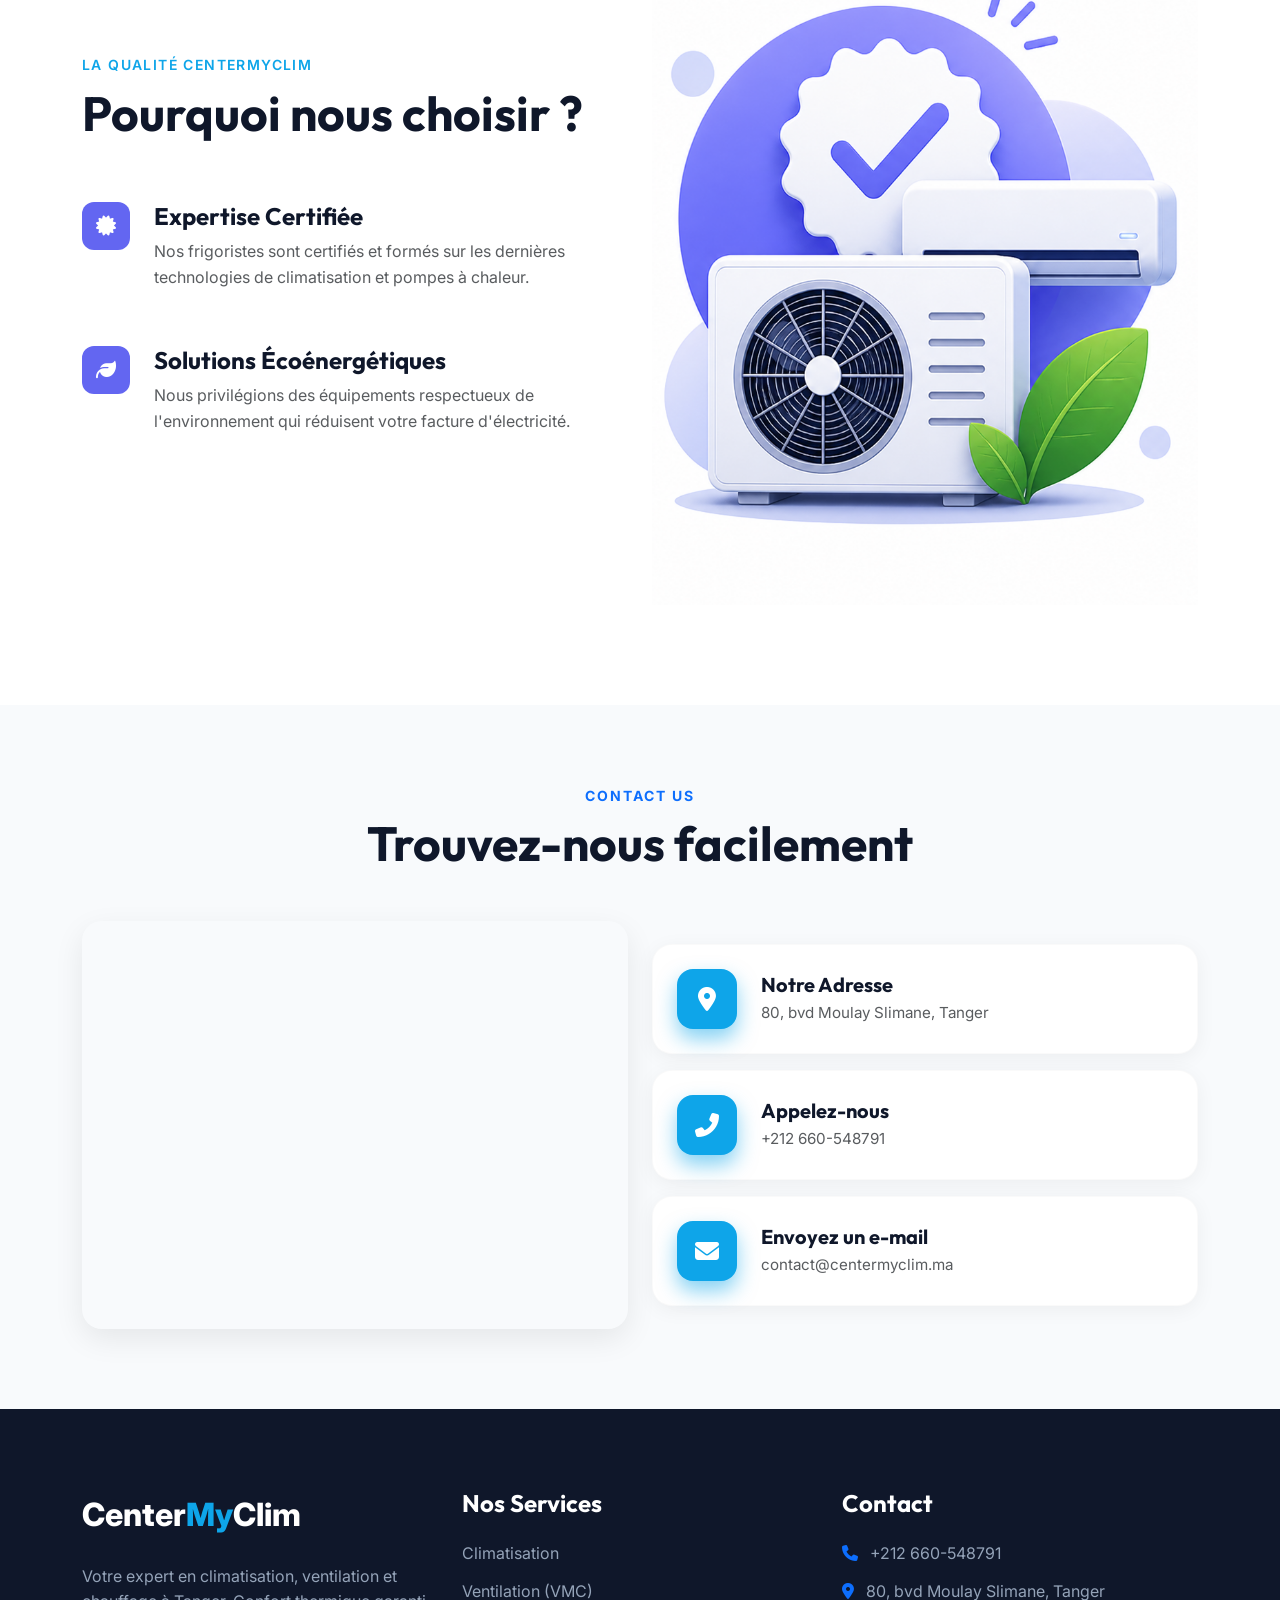
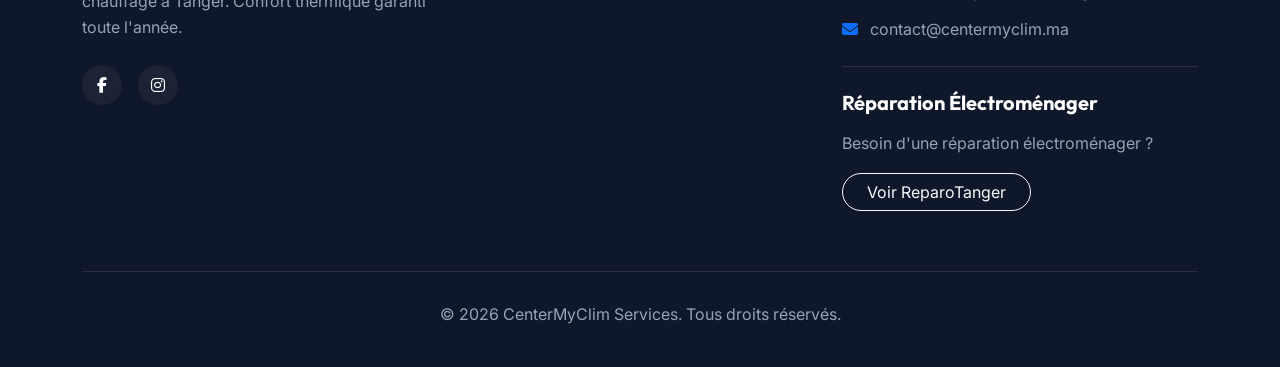
==== commit 5c9ba515: "ff" ====
--- a/index.html
+++ b/index.html
@@ -281,6 +281,9 @@
         </div>
     </footer>
 
+    <a href="https://wa.me/212660548791" class="whatsapp-float" target="_blank">
+        <i class="fab fa-whatsapp"></i>
+    </a>
     <script src="https://cdn.jsdelivr.net/npm/bootstrap@5.3.0/dist/js/bootstrap.bundle.min.js"></script>
     <script>
         window.addEventListener('scroll', function () {
--- a/assets/css/style.css
+++ b/assets/css/style.css
@@ -188,7 +188,7 @@
 }
 
 .hero-logo-large {
-    max-width: 280px;
+    max-width: 380px;
     height: auto;
     margin-bottom: 1.5rem;
     display: block;
@@ -200,7 +200,7 @@
     .hero-logo-large {
         margin-left: auto;
         margin-right: auto;
-        max-width: 160px;
+        max-width: 280px;
     }
 }
 
@@ -773,4 +773,42 @@
 
 body.theme-clima .cta-parallax-section .btn-primary-custom {
     box-shadow: 0 10px 20px rgba(14, 165, 233, 0.3);
+}
+
+/* WhatsApp Floating Button */
+.whatsapp-float {
+    position: fixed;
+    bottom: 30px;
+    left: 30px;
+    width: 60px;
+    height: 60px;
+    background-color: #25d366;
+    color: white;
+    border-radius: 50%;
+    display: flex;
+    align-items: center;
+    justify-content: center;
+    font-size: 30px;
+    box-shadow: 0 10px 25px rgba(37, 211, 102, 0.4);
+    z-index: 1000;
+    text-decoration: none;
+    transition: var(--transition);
+    animation: floatUp 4s ease-in-out infinite;
+}
+
+.whatsapp-float:hover {
+    background-color: #128c7e;
+    color: white;
+    transform: scale(1.1);
+    box-shadow: 0 15px 30px rgba(37, 211, 102, 0.6);
+}
+
+@media (max-width: 768px) {
+    .whatsapp-float {
+        width: 50px;
+        height: 50px;
+        font-size: 25px;
+        bottom: 20px;
+        left: 20px;
+    }
 }
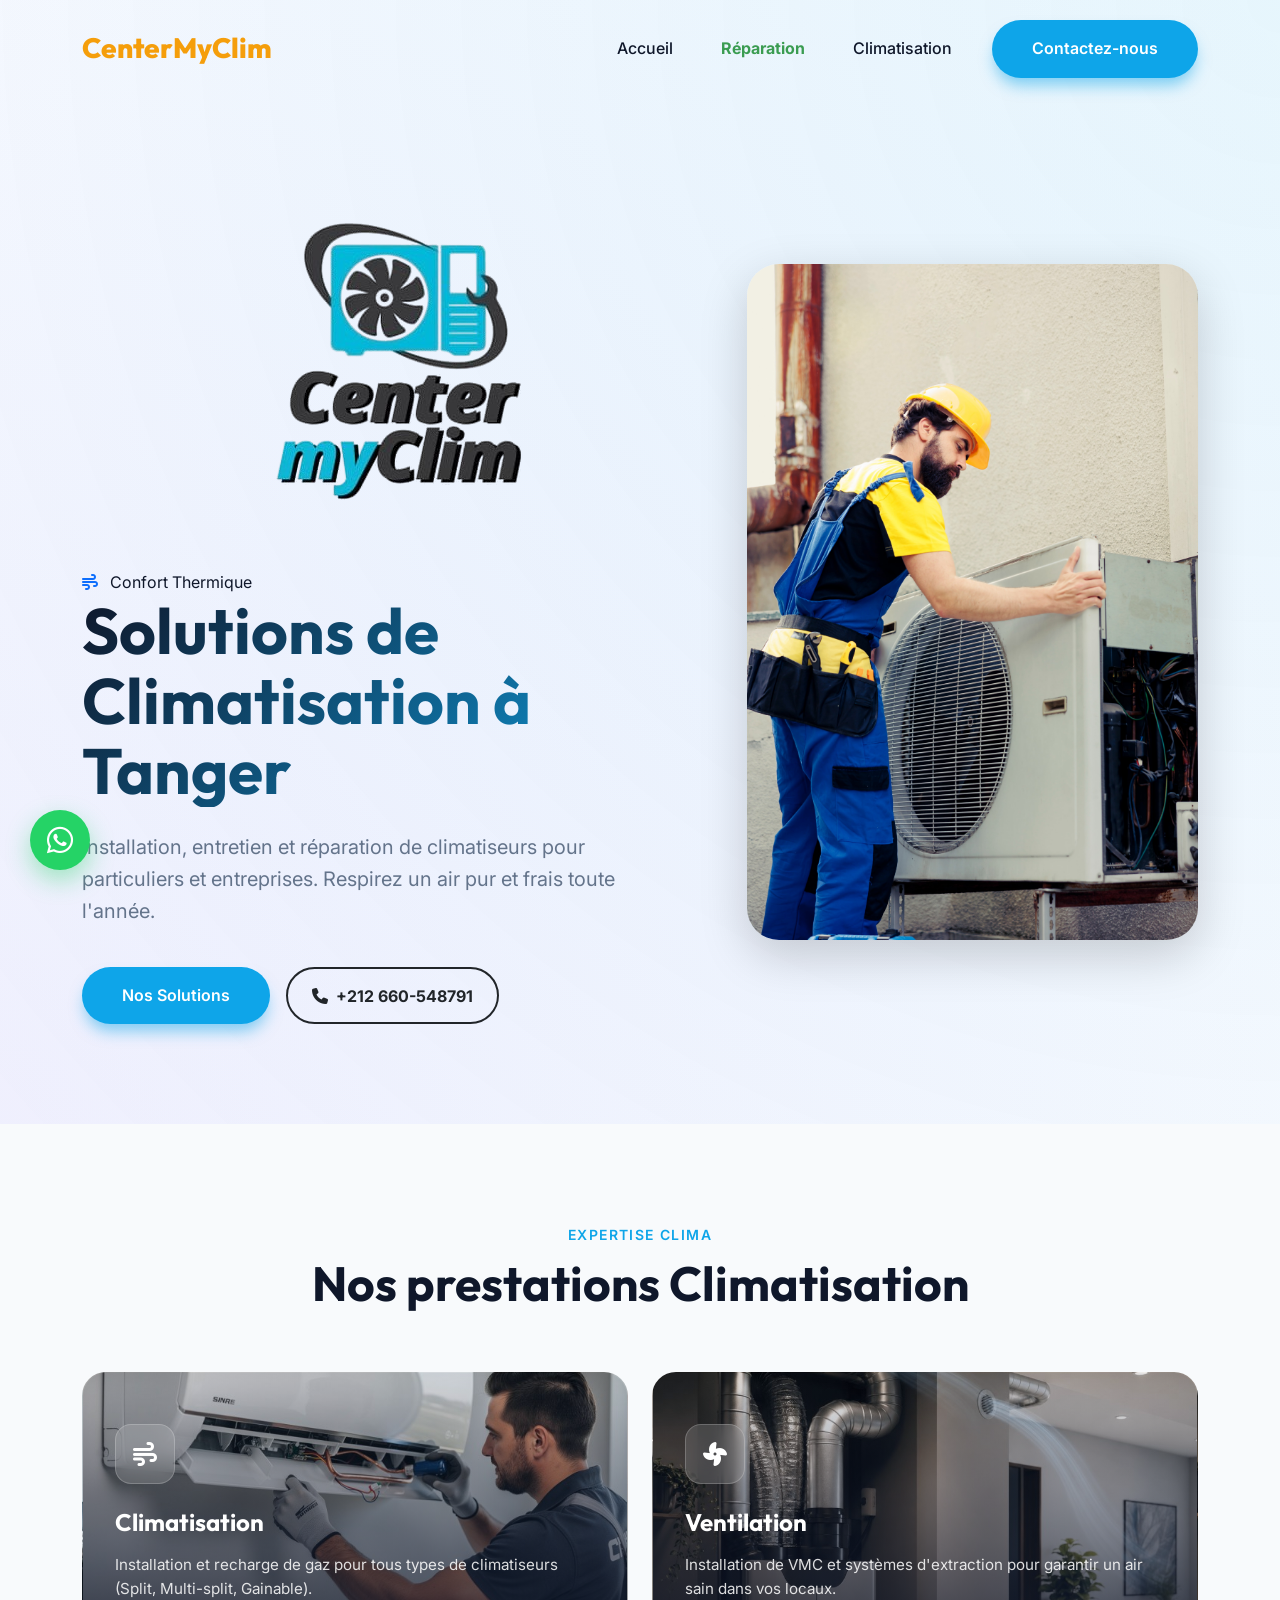
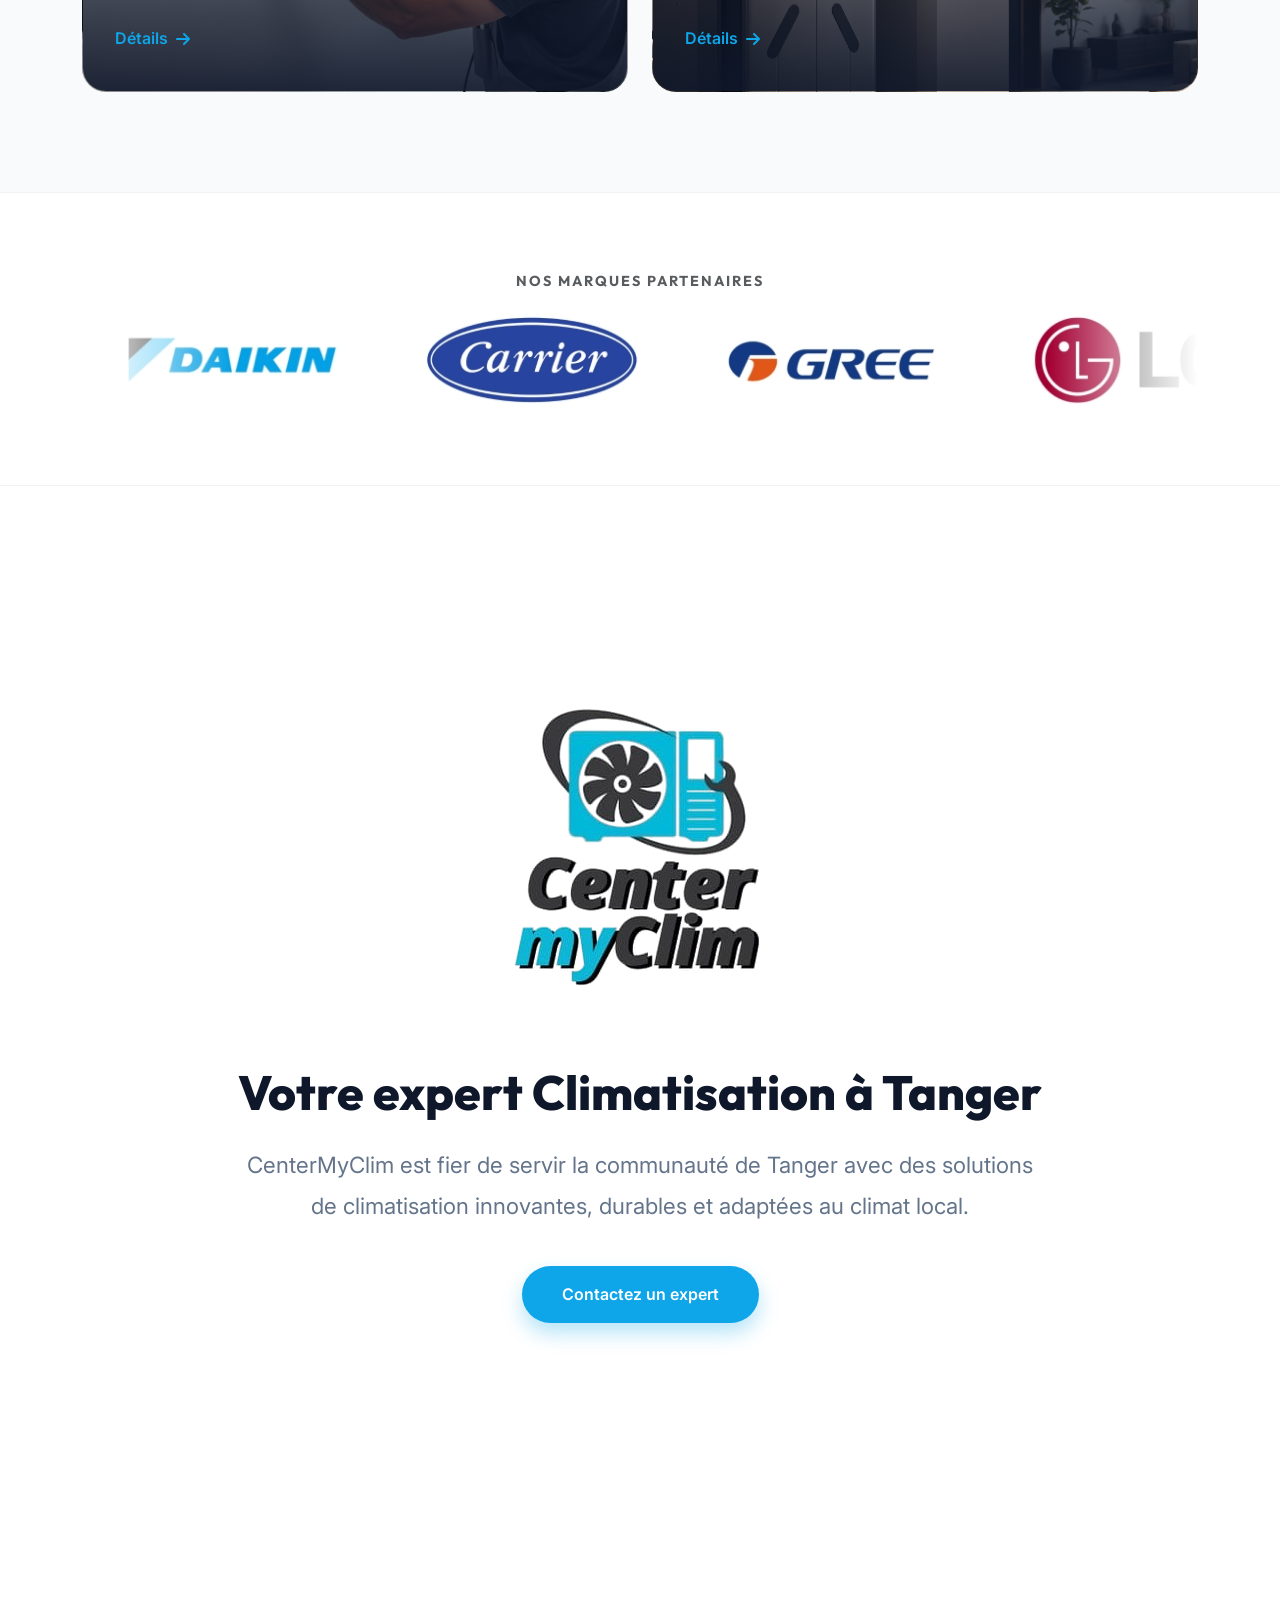
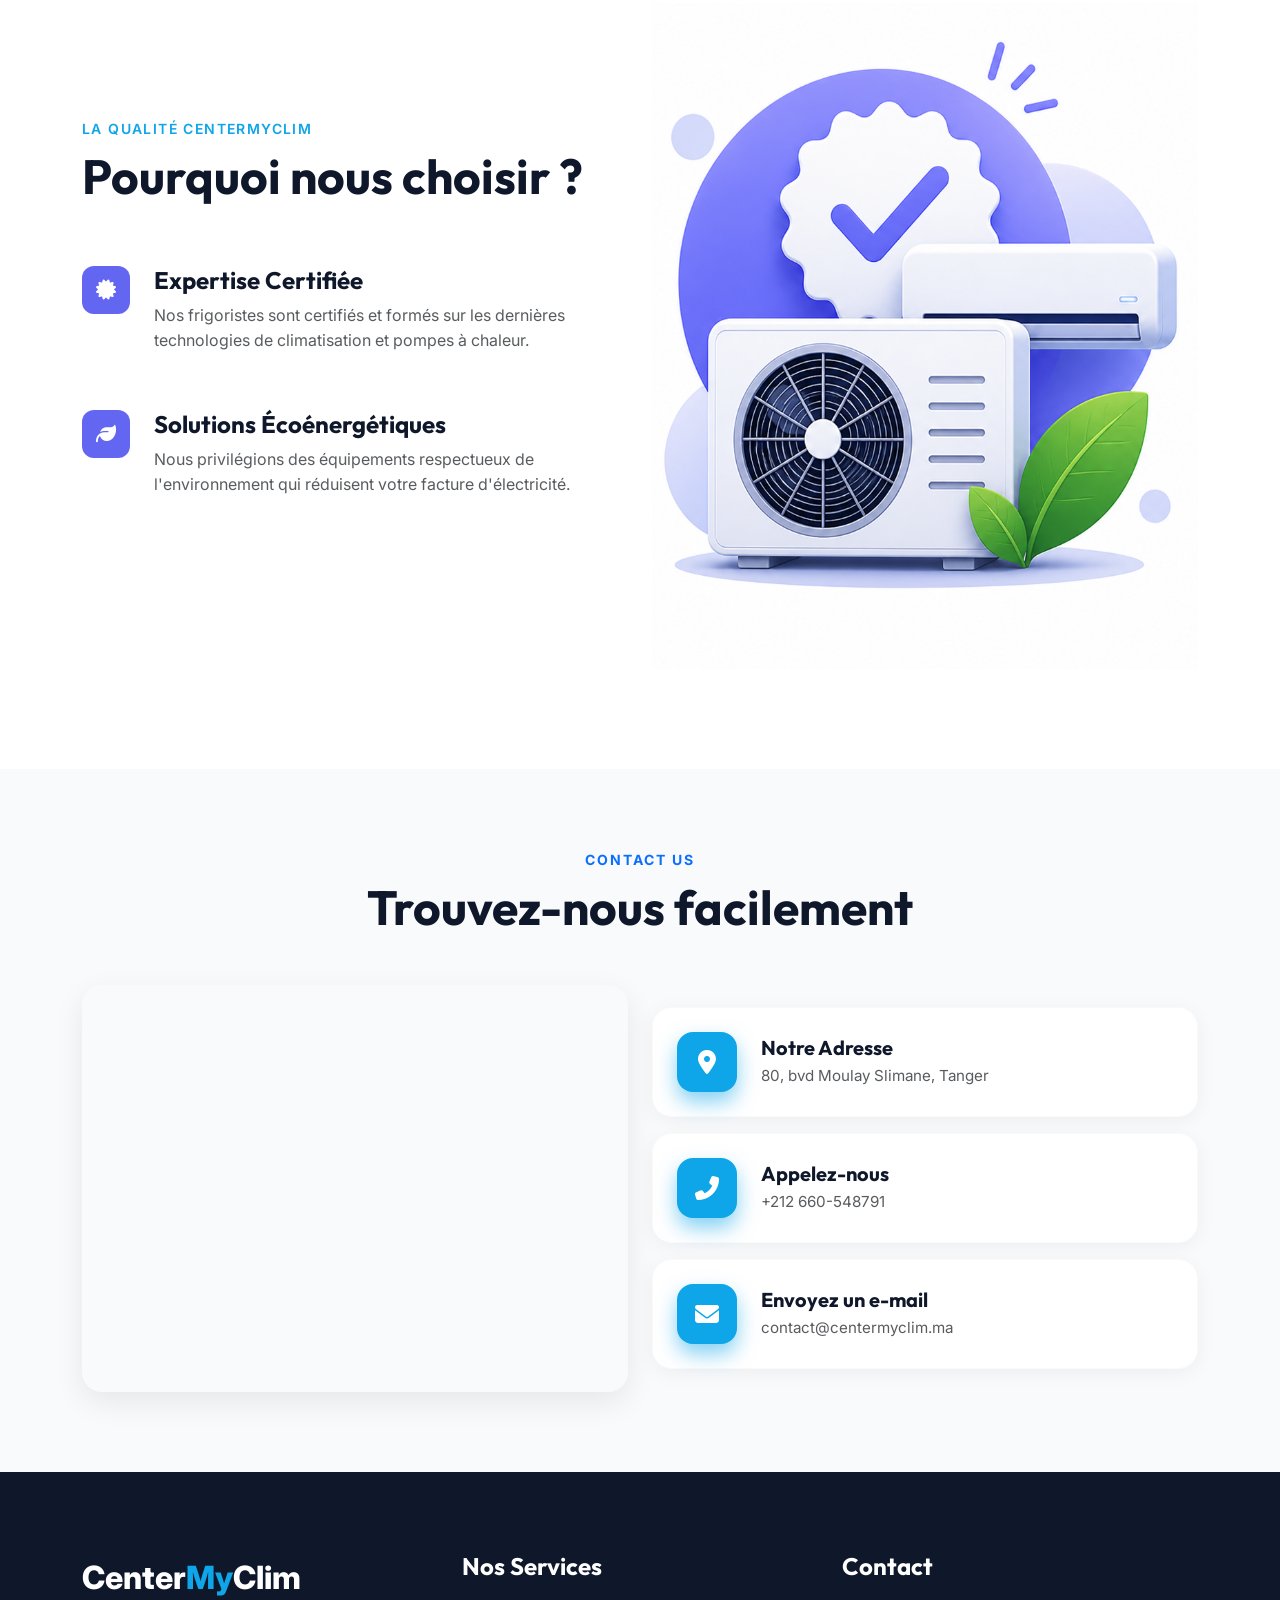
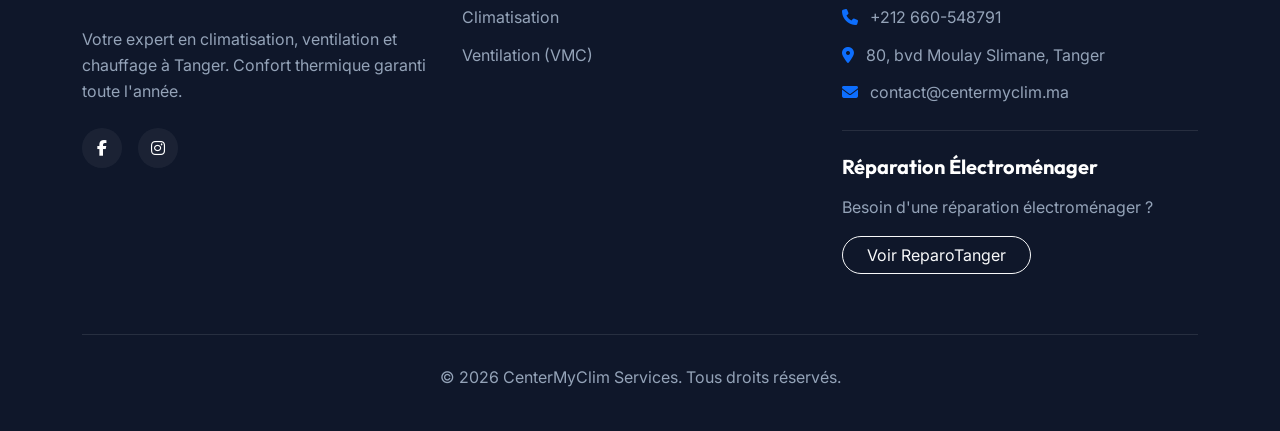
==== commit a78ab387: "mm" ====
--- a/index.html
+++ b/index.html
@@ -8,6 +8,8 @@
     <link href="https://cdn.jsdelivr.net/npm/bootstrap@5.3.0/dist/css/bootstrap.min.css" rel="stylesheet">
     <link rel="stylesheet" href="https://cdnjs.cloudflare.com/ajax/libs/font-awesome/6.4.0/css/all.min.css">
     <link rel="stylesheet" href="assets/css/style.css">
+    <link rel="icon" type="image/png" href="assets/images/logo-climation.png">
+    <link rel="apple-touch-icon" href="assets/images/logo-climation.png">
 </head>
 
 <body class="theme-clima">
--- a/assets/css/style.css
+++ b/assets/css/style.css
@@ -200,7 +200,7 @@
     .hero-logo-large {
         margin-left: auto;
         margin-right: auto;
-        max-width: 280px;
+        max-width: 300px;
     }
 }
 
@@ -718,7 +718,7 @@
 }
 
 .cta-parallax-section .logo-parallax {
-    max-width: 280px;
+    max-width: 380px;
     height: auto;
     margin-bottom: 2rem;
     display: block;
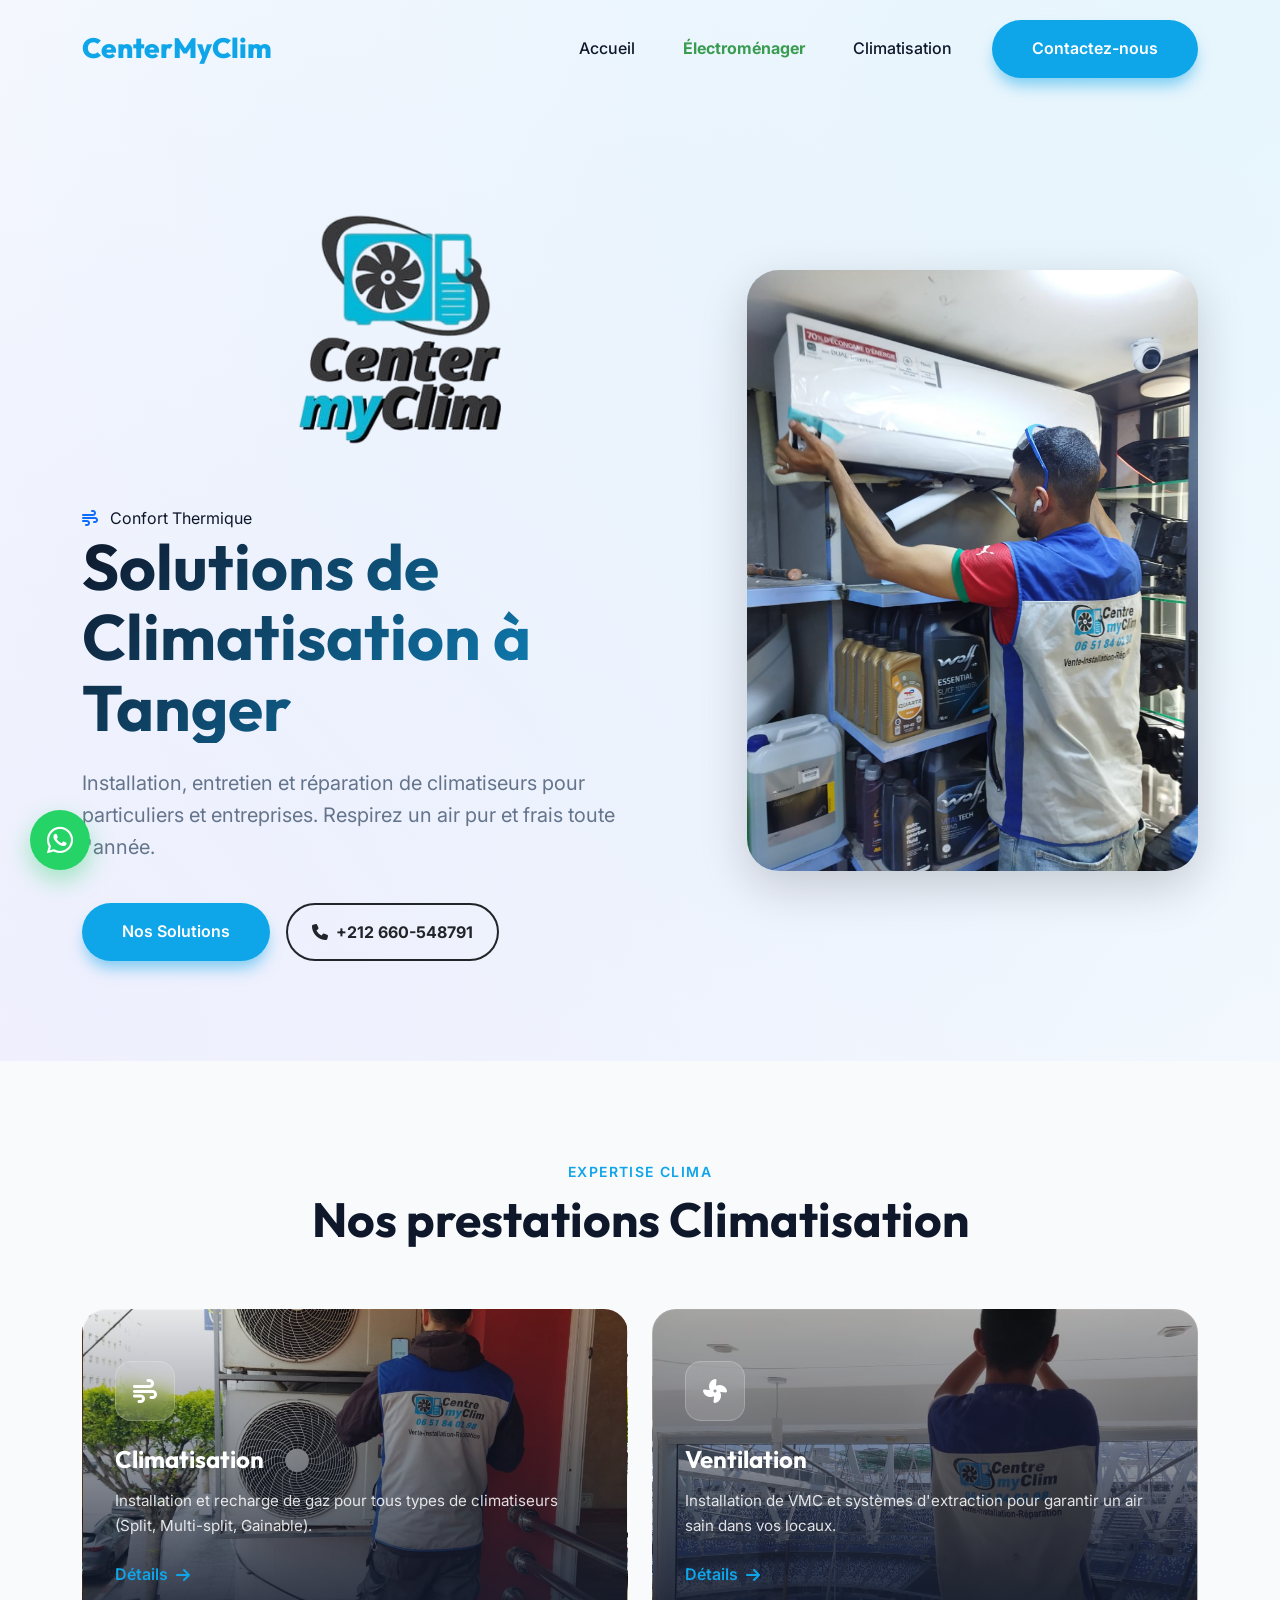
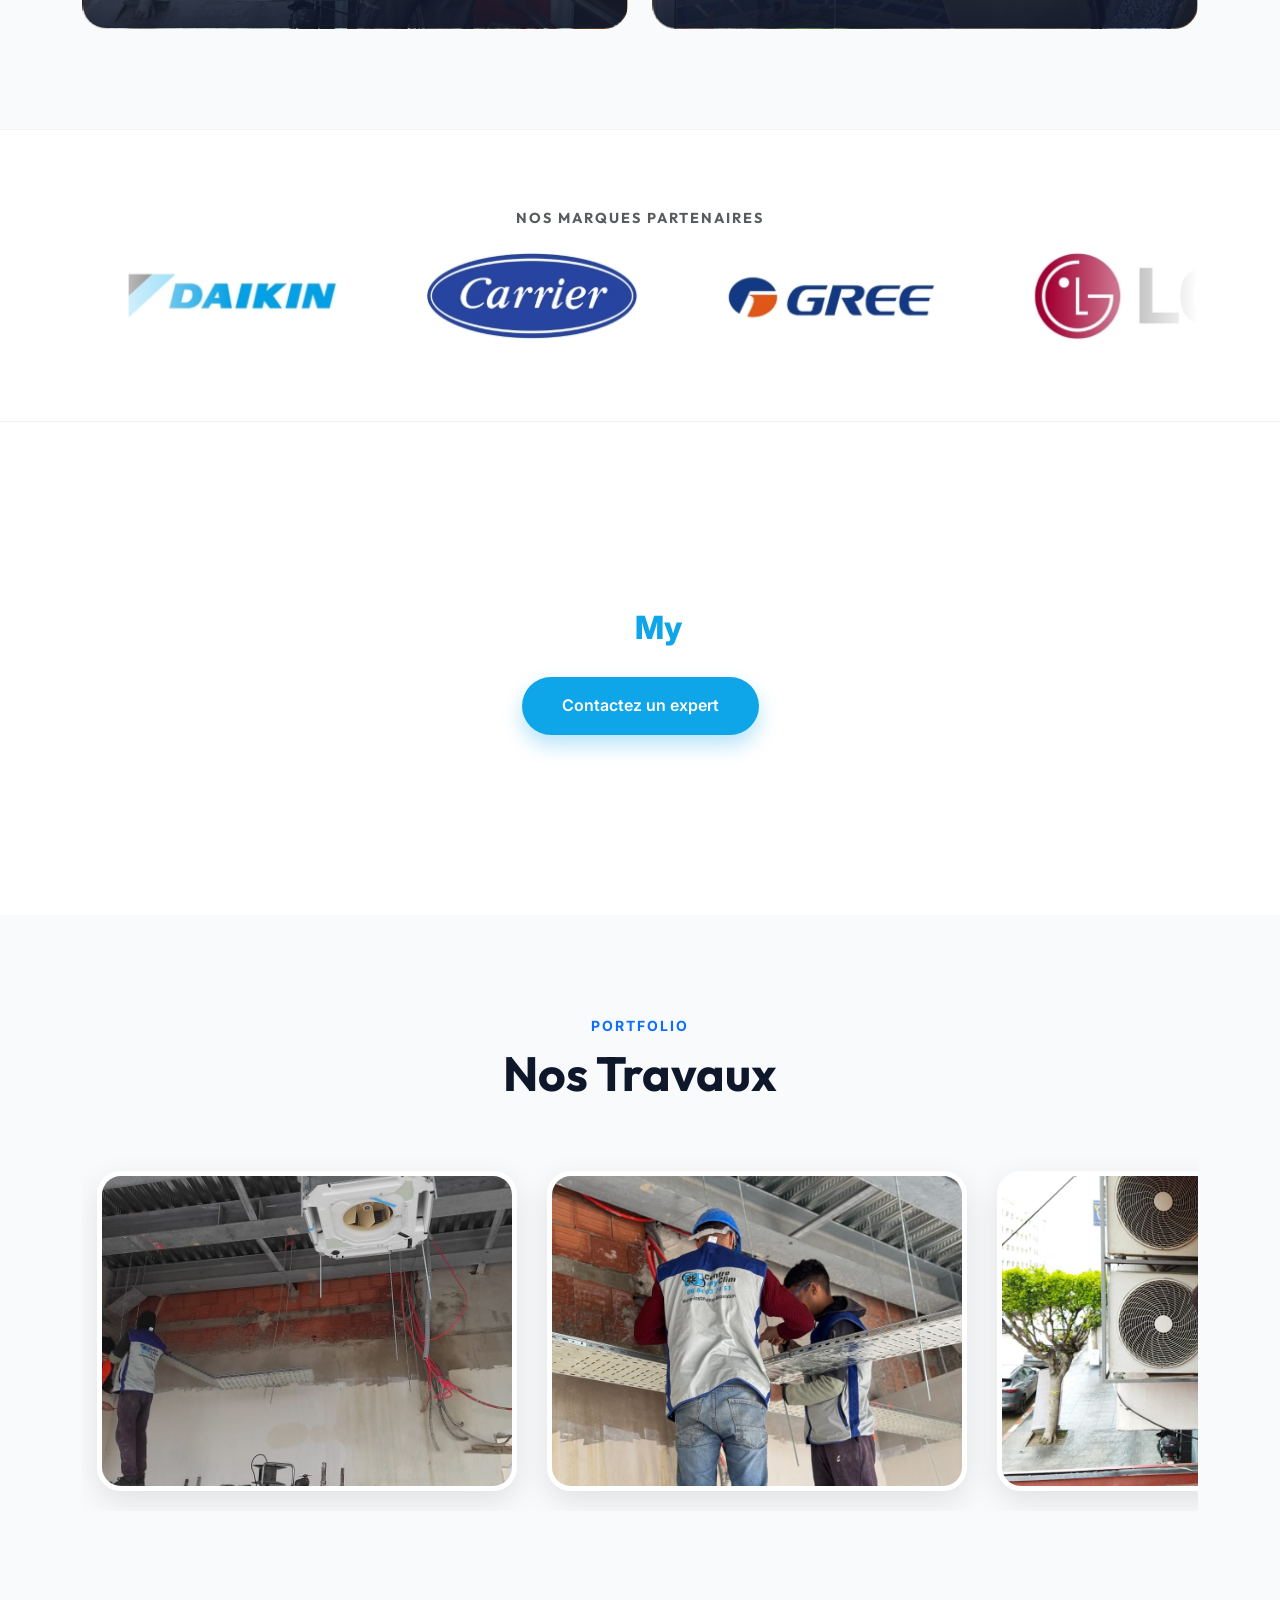
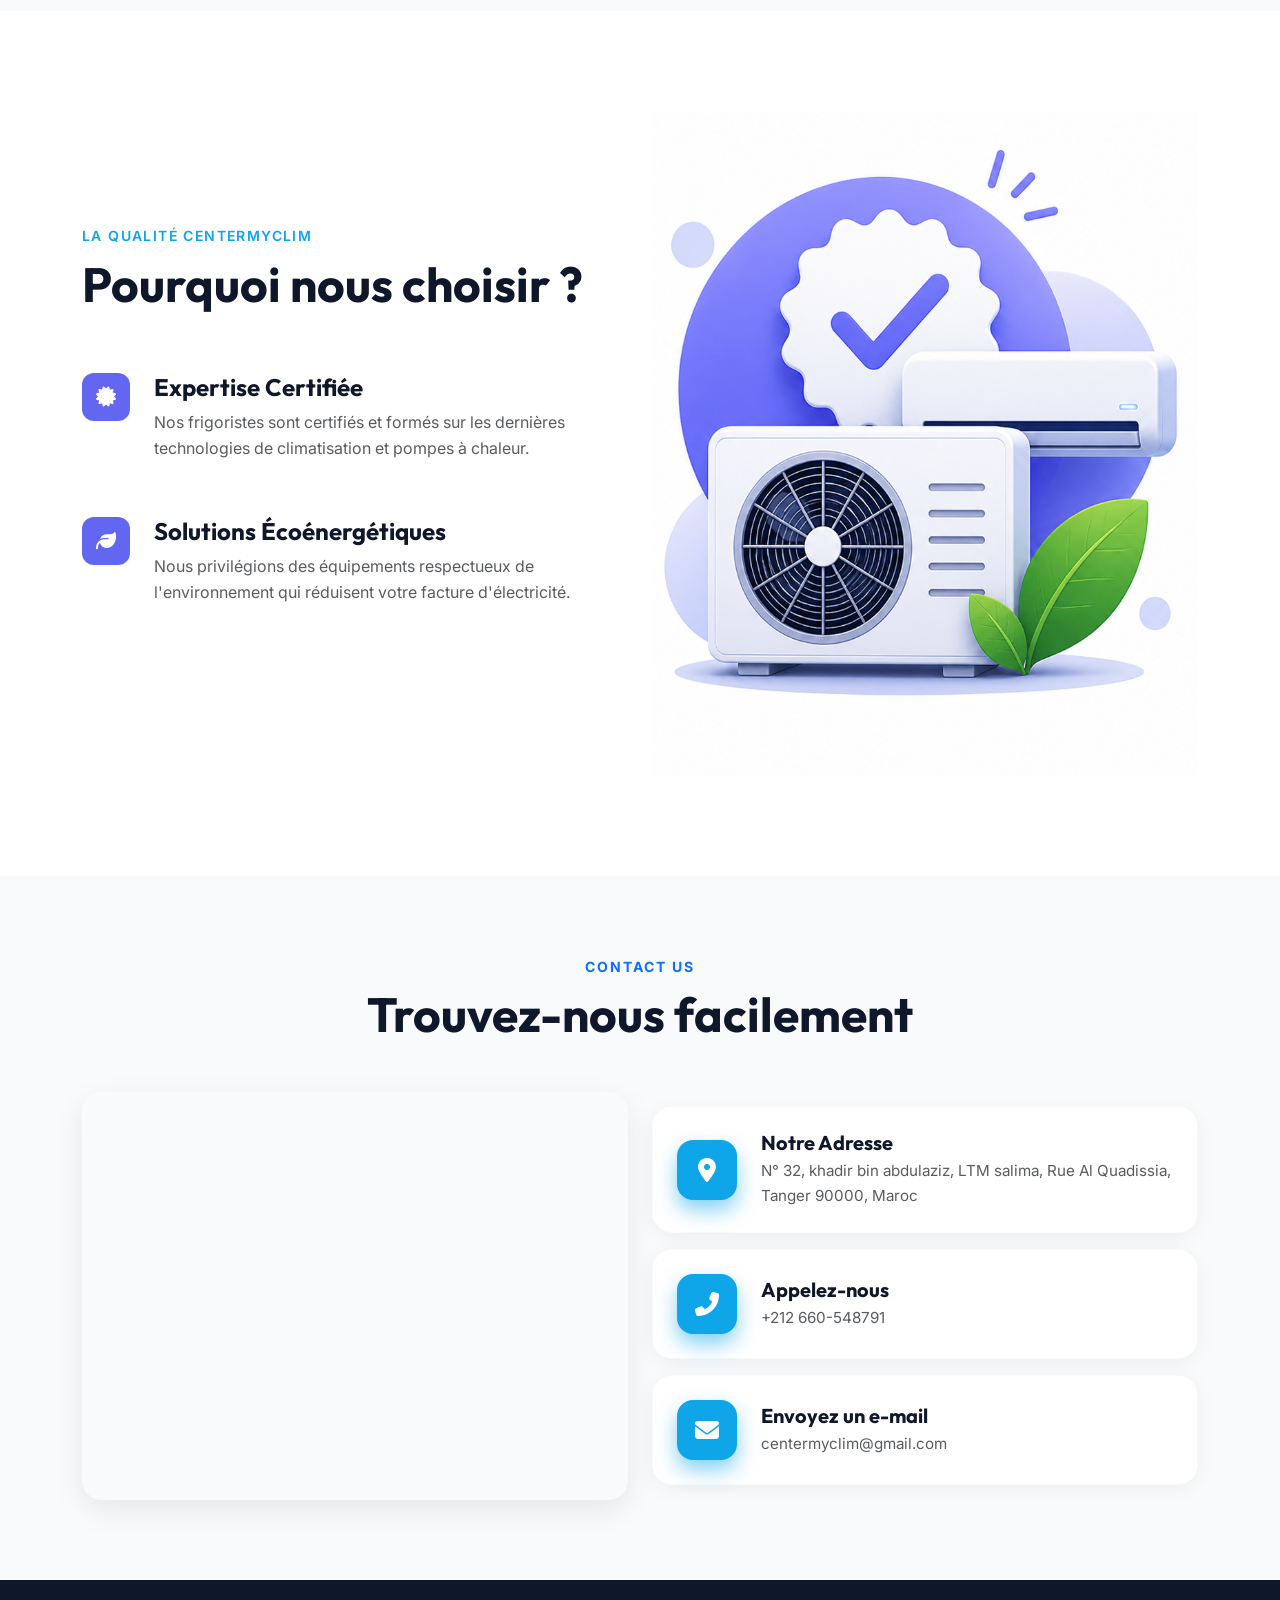
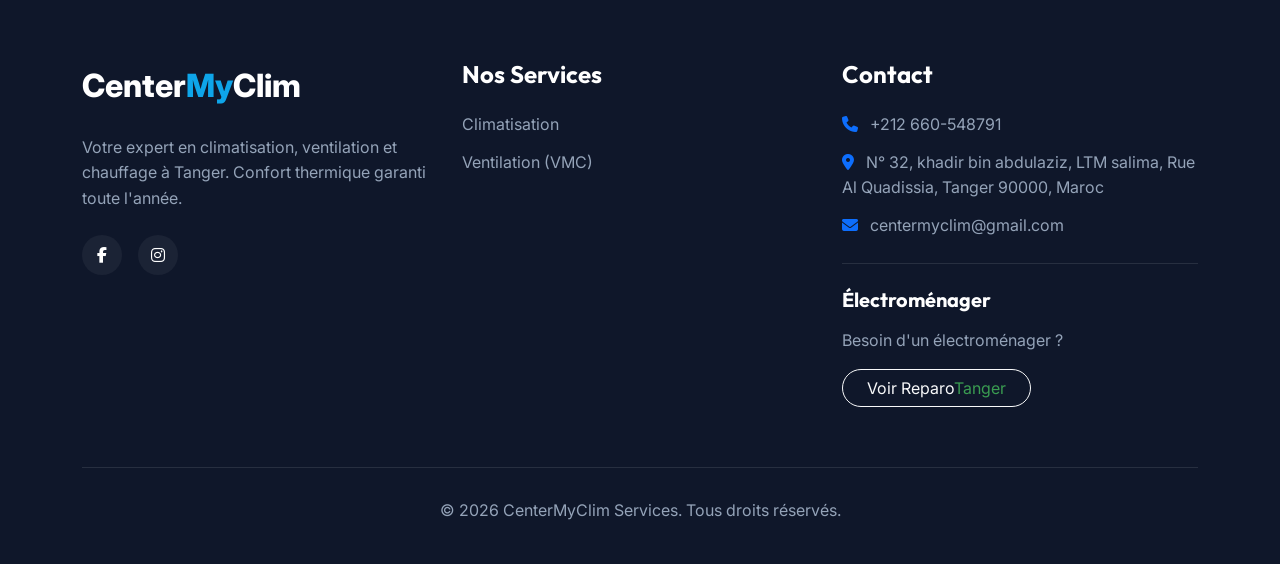
==== commit d4f6a44f: "www" ====
--- a/index.html
+++ b/index.html
@@ -27,7 +27,7 @@
                 <ul class="navbar-nav ms-auto align-items-center">
                     <li class="nav-item"><a class="nav-link" href="index.html">Accueil</a></li>
                     <li class="nav-item"><a class="nav-link" href="reparation.html"
-                            style="color: #3a9c51 !important; font-weight: 700;">Réparation</a></li>
+                            style="color: #3a9c51 !important; font-weight: 700;">Électroménager</a></li>
                     <li class="nav-item"><a class="nav-link" href="#home">Climatisation</a></li>
                     <li class="nav-item ms-lg-3">
                         <a href="index.html#contact-us-section" class="btn-primary-custom">Contactez-nous</a>
@@ -58,8 +58,8 @@
                     </div>
                     <div class="col-lg-5 mt-5 mt-lg-0">
                         <div class="hero-image-wrapper">
-                            <img src="assets/images/climatisation-img.jpg" alt="Climatisation"
-                                class="img-fluid rounded-5 shadow-lg">
+                            <img src="assets/images/Work-img/15.jpeg" alt="Climatisation"
+                                class="img-fluid rounded-5 shadow-lg" height="100%">
                         </div>
                     </div>
                 </div>
@@ -75,23 +75,22 @@
                 </div>
                 <div class="row g-4 justify-content-center">
                     <div class="col-md-6">
-                        <div class="service-card"
-                            style="background-image: url('assets/images/climatisation-card.jpg');">
+                        <div class="service-card" style="background-image: url('assets/images/Work-img/3.jpeg');">
                             <div class="service-icon"><i class="fas fa-wind"></i></div>
                             <h3>Climatisation</h3>
                             <p>Installation et recharge de gaz pour tous types de climatiseurs (Split, Multi-split,
                                 Gainable).</p>
-                            <a href="service-climatisation.html" class="card-link">Détails <i
+                            <a href="service-climatisation.html" class="card-link stretched-link">Détails <i
                                     class="fas fa-arrow-right"></i></a>
                         </div>
                     </div>
                     <div class="col-md-6">
-                        <div class="service-card" style="background-image: url('assets/images/Ventilation-img.jpg');">
+                        <div class="service-card" style="background-image: url('assets/images/Work-img/13.jpeg');">
                             <div class="service-icon"><i class="fas fa-fan"></i></div>
                             <h3>Ventilation</h3>
                             <p>Installation de VMC et systèmes d'extraction pour garantir un air sain dans vos locaux.
                             </p>
-                            <a href="service-ventilation.html" class="card-link">Détails <i
+                            <a href="service-ventilation.html" class="card-link stretched-link">Détails <i
                                     class="fas fa-arrow-right"></i></a>
                         </div>
                     </div>
@@ -139,12 +138,59 @@
         </section>
 
         <!-- Parallax CTA Section -->
-        <section class="cta-parallax-section" style="background-image: url('assets/images/tanger-img.jpg');">
-            <div class="container">
-                <img src="assets/images/logo-climation.png" alt="CenterMyClim Logo" class="logo-parallax">
-                <h2>Votre expert Climatisation à Tanger</h2>
-                <p>CenterMyClim est fier de servir la communauté de Tanger avec des solutions de climatisation innovantes, durables et adaptées au climat local.</p>
+        <section class="cta-parallax-section" style="background-image: url('assets/images/tng-imag.webp');">
+            <div class="container">
+                <a href="index.html" class="footer-brand d-block mb-4">
+                    Center<span>My</span>Clim
+                </a>
                 <a href="tel:+212 660-548791" class="btn-primary-custom">Contactez un expert</a>
+            </div>
+        </section>
+
+        <!-- Nos Travaux (Work Slider) Section -->
+        <section id="work" class="work-section">
+            <div class="container">
+                <div class="section-header text-center mb-5">
+                    <span class="text-primary fw-bold text-uppercase" style="letter-spacing: 2px;">Portfolio</span>
+                    <h2 class="section-title fw-bolder mt-2">Nos Travaux</h2>
+                </div>
+                <div class="work-slider-container">
+                    <div class="work-slider-track">
+                        <!-- Original 15 -->
+                        <div class="work-item"><img src="assets/images/Work-img/1.jpeg" alt="Work 1"></div>
+                        <div class="work-item"><img src="assets/images/Work-img/2.jpeg" alt="Work 2"></div>
+                        <div class="work-item"><img src="assets/images/Work-img/3.jpeg" alt="Work 3"></div>
+                        <div class="work-item"><img src="assets/images/Work-img/4.jpeg" alt="Work 4"></div>
+                        <div class="work-item"><img src="assets/images/Work-img/5.jpeg" alt="Work 5"></div>
+                        <div class="work-item"><img src="assets/images/Work-img/6.jpeg" alt="Work 6"></div>
+                        <div class="work-item"><img src="assets/images/Work-img/7.jpeg" alt="Work 7"></div>
+                        <div class="work-item"><img src="assets/images/Work-img/8.jpeg" alt="Work 8"></div>
+                        <div class="work-item"><img src="assets/images/Work-img/9.jpeg" alt="Work 9"></div>
+                        <div class="work-item"><img src="assets/images/Work-img/10.jpeg" alt="Work 10"></div>
+                        <div class="work-item"><img src="assets/images/Work-img/11.jpeg" alt="Work 11"></div>
+                        <div class="work-item"><img src="assets/images/Work-img/12.jpeg" alt="Work 12"></div>
+                        <div class="work-item"><img src="assets/images/Work-img/13.jpeg" alt="Work 13"></div>
+                        <div class="work-item"><img src="assets/images/Work-img/14.jpeg" alt="Work 14"></div>
+                        <div class="work-item"><img src="assets/images/Work-img/15.jpeg" alt="Work 15"></div>
+
+                        <!-- Duplicated for loop -->
+                        <div class="work-item"><img src="assets/images/Work-img/1.jpeg" alt="Work 1"></div>
+                        <div class="work-item"><img src="assets/images/Work-img/2.jpeg" alt="Work 2"></div>
+                        <div class="work-item"><img src="assets/images/Work-img/3.jpeg" alt="Work 3"></div>
+                        <div class="work-item"><img src="assets/images/Work-img/4.jpeg" alt="Work 4"></div>
+                        <div class="work-item"><img src="assets/images/Work-img/5.jpeg" alt="Work 5"></div>
+                        <div class="work-item"><img src="assets/images/Work-img/6.jpeg" alt="Work 6"></div>
+                        <div class="work-item"><img src="assets/images/Work-img/7.jpeg" alt="Work 7"></div>
+                        <div class="work-item"><img src="assets/images/Work-img/8.jpeg" alt="Work 8"></div>
+                        <div class="work-item"><img src="assets/images/Work-img/9.jpeg" alt="Work 9"></div>
+                        <div class="work-item"><img src="assets/images/Work-img/10.jpeg" alt="Work 10"></div>
+                        <div class="work-item"><img src="assets/images/Work-img/11.jpeg" alt="Work 11"></div>
+                        <div class="work-item"><img src="assets/images/Work-img/12.jpeg" alt="Work 12"></div>
+                        <div class="work-item"><img src="assets/images/Work-img/13.jpeg" alt="Work 13"></div>
+                        <div class="work-item"><img src="assets/images/Work-img/14.jpeg" alt="Work 14"></div>
+                        <div class="work-item"><img src="assets/images/Work-img/15.jpeg" alt="Work 15"></div>
+                    </div>
+                </div>
             </div>
         </section>
 
@@ -208,8 +254,8 @@
                                 </div>
                                 <div>
                                     <h5 class="fw-bold mb-1" style="color: var(--text-main);">Notre Adresse</h5>
-                                    <p class="text-muted mb-0" style="font-size: 0.95rem;">80, bvd Moulay Slimane,
-                                        Tanger</p>
+                                    <p class="text-muted mb-0" style="font-size: 0.95rem;">N° 32, khadir bin abdulaziz,
+                                        LTM salima, Rue Al Quadissia, Tanger 90000, Maroc</p>
                                 </div>
                             </div>
                             <!-- Card 2 -->
@@ -229,7 +275,7 @@
                                 </div>
                                 <div>
                                     <h5 class="fw-bold mb-1" style="color: var(--text-main);">Envoyez un e-mail</h5>
-                                    <p class="text-muted mb-0" style="font-size: 0.95rem;">contact@centermyclim.ma</p>
+                                    <p class="text-muted mb-0" style="font-size: 0.95rem;">centermyclim@gmail.com</p>
                                 </div>
                             </div>
                         </div>
@@ -266,14 +312,16 @@
                     <ul class="footer-links mb-4" style="padding-left: 0;">
                         <li><a href="tel:+212 660-548791"><i class="fas fa-phone me-2 text-primary"></i> +212
                                 660-548791</a></li>
-                        <li><i class="fas fa-map-marker-alt me-2 text-primary"></i> 80, bvd Moulay Slimane, Tanger</li>
-                        <li><i class="fas fa-envelope me-2 text-primary"></i> contact@centermyclim.ma</li>
+                        <li><i class="fas fa-map-marker-alt me-2 text-primary"></i> N° 32, khadir bin abdulaziz, LTM
+                            salima, Rue Al Quadissia, Tanger 90000, Maroc</li>
+                        <li><i class="fas fa-envelope me-2 text-primary"></i> centermyclim@gmail.com</li>
                     </ul>
                     <div class="mt-4 pt-4 border-top border-secondary"
                         style="border-color: rgba(255,255,255,0.1) !important;">
-                        <h5 class="text-white mb-3">Réparation Électroménager</h5>
-                        <p class="mb-3">Besoin d'une réparation électroménager ?</p>
-                        <a href="reparation.html" class="btn btn-outline-light rounded-pill px-4">Voir ReparoTanger</a>
+                        <h5 class="text-white mb-3">Électroménager</h5>
+                        <p class="mb-3">Besoin d'un électroménager ?</p>
+                        <a href="reparation.html" class="btn btn-outline-light rounded-pill px-4">Voir Reparo<span
+                                style="color: #3a9c51;">Tanger</span></a>
                     </div>
                 </div>
             </div>
--- a/assets/css/style.css
+++ b/assets/css/style.css
@@ -133,7 +133,7 @@
 }
 
 .navbar-brand span {
-    color: var(--accent);
+    color: var(--primary);
 }
 
 .nav-link {
@@ -188,7 +188,7 @@
 }
 
 .hero-logo-large {
-    max-width: 380px;
+    max-width: 280px;
     height: auto;
     margin-bottom: 1.5rem;
     display: block;
@@ -200,7 +200,7 @@
     .hero-logo-large {
         margin-left: auto;
         margin-right: auto;
-        max-width: 300px;
+        max-width: 280px;
     }
 }
 
@@ -269,6 +269,7 @@
     border: 1px solid rgba(0, 0, 0, 0.05);
     transition: var(--transition);
     position: relative;
+    cursor: pointer;
     overflow: hidden;
     display: flex;
     flex-direction: column;
@@ -700,17 +701,7 @@
     margin: 60px 0;
 }
 
-.cta-parallax-section::before {
-    content: '';
-    position: absolute;
-    top: 0;
-    left: 0;
-    right: 0;
-    bottom: 0;
-    background: rgba(15, 23, 42, 0.85);
-    /* Deep dark overlay matching theme */
-    z-index: 1;
-}
+/* Removed overlay */
 
 .cta-parallax-section .container {
     position: relative;
@@ -757,10 +748,7 @@
     }
 }
 
-/* White variation for Clima theme */
-body.theme-clima .cta-parallax-section::before {
-    background: linear-gradient(135deg, rgba(255, 255, 255, 0.95) 0%, rgba(255, 255, 255, 0.5) 100%);
-}
+/* Removed Clima parallax overlay variation */
 
 body.theme-clima .cta-parallax-section h2 {
     color: var(--text-main);
@@ -811,4 +799,83 @@
         bottom: 20px;
         left: 20px;
     }
+}
+
+/* Work Slider Section */
+.work-section {
+    padding: 100px 0;
+    background: var(--bg-alt);
+    overflow: hidden;
+}
+
+.work-slider-container {
+    width: 100%;
+    overflow: hidden;
+    position: relative;
+    padding: 20px 0;
+}
+
+.work-slider-track {
+    display: flex;
+    width: calc(450px * 30);
+    /* 15 images * 2 */
+    animation: scrollWork 80s linear infinite;
+}
+
+.work-slider-track:hover {
+    animation-play-state: paused;
+}
+
+.work-item {
+    width: 450px;
+    height: 320px;
+    padding: 0 15px;
+    flex-shrink: 0;
+}
+
+.work-item img {
+    width: 100%;
+    height: 100%;
+    object-fit: cover;
+    border-radius: 24px;
+    box-shadow: 0 10px 30px rgba(0, 0, 0, 0.1);
+    transition: var(--transition);
+    border: 5px solid white;
+}
+
+.work-item:hover img {
+    transform: translateY(-10px);
+    box-shadow: 0 20px 40px rgba(0, 0, 0, 0.15);
+    border-color: var(--primary);
+}
+
+@keyframes scrollWork {
+    0% {
+        transform: translateX(0);
+    }
+
+    100% {
+        transform: translateX(calc(-450px * 15));
+    }
+}
+
+@media (max-width: 768px) {
+    .work-item {
+        width: 320px;
+        height: 240px;
+    }
+
+    .work-slider-track {
+        width: calc(320px * 30);
+    }
+
+    @keyframes scrollWork {
+        0% {
+            transform: translateX(0);
+        }
+
+        100% {
+            transform: translateX(calc(-320px * 15));
+        }
+    }
 }
